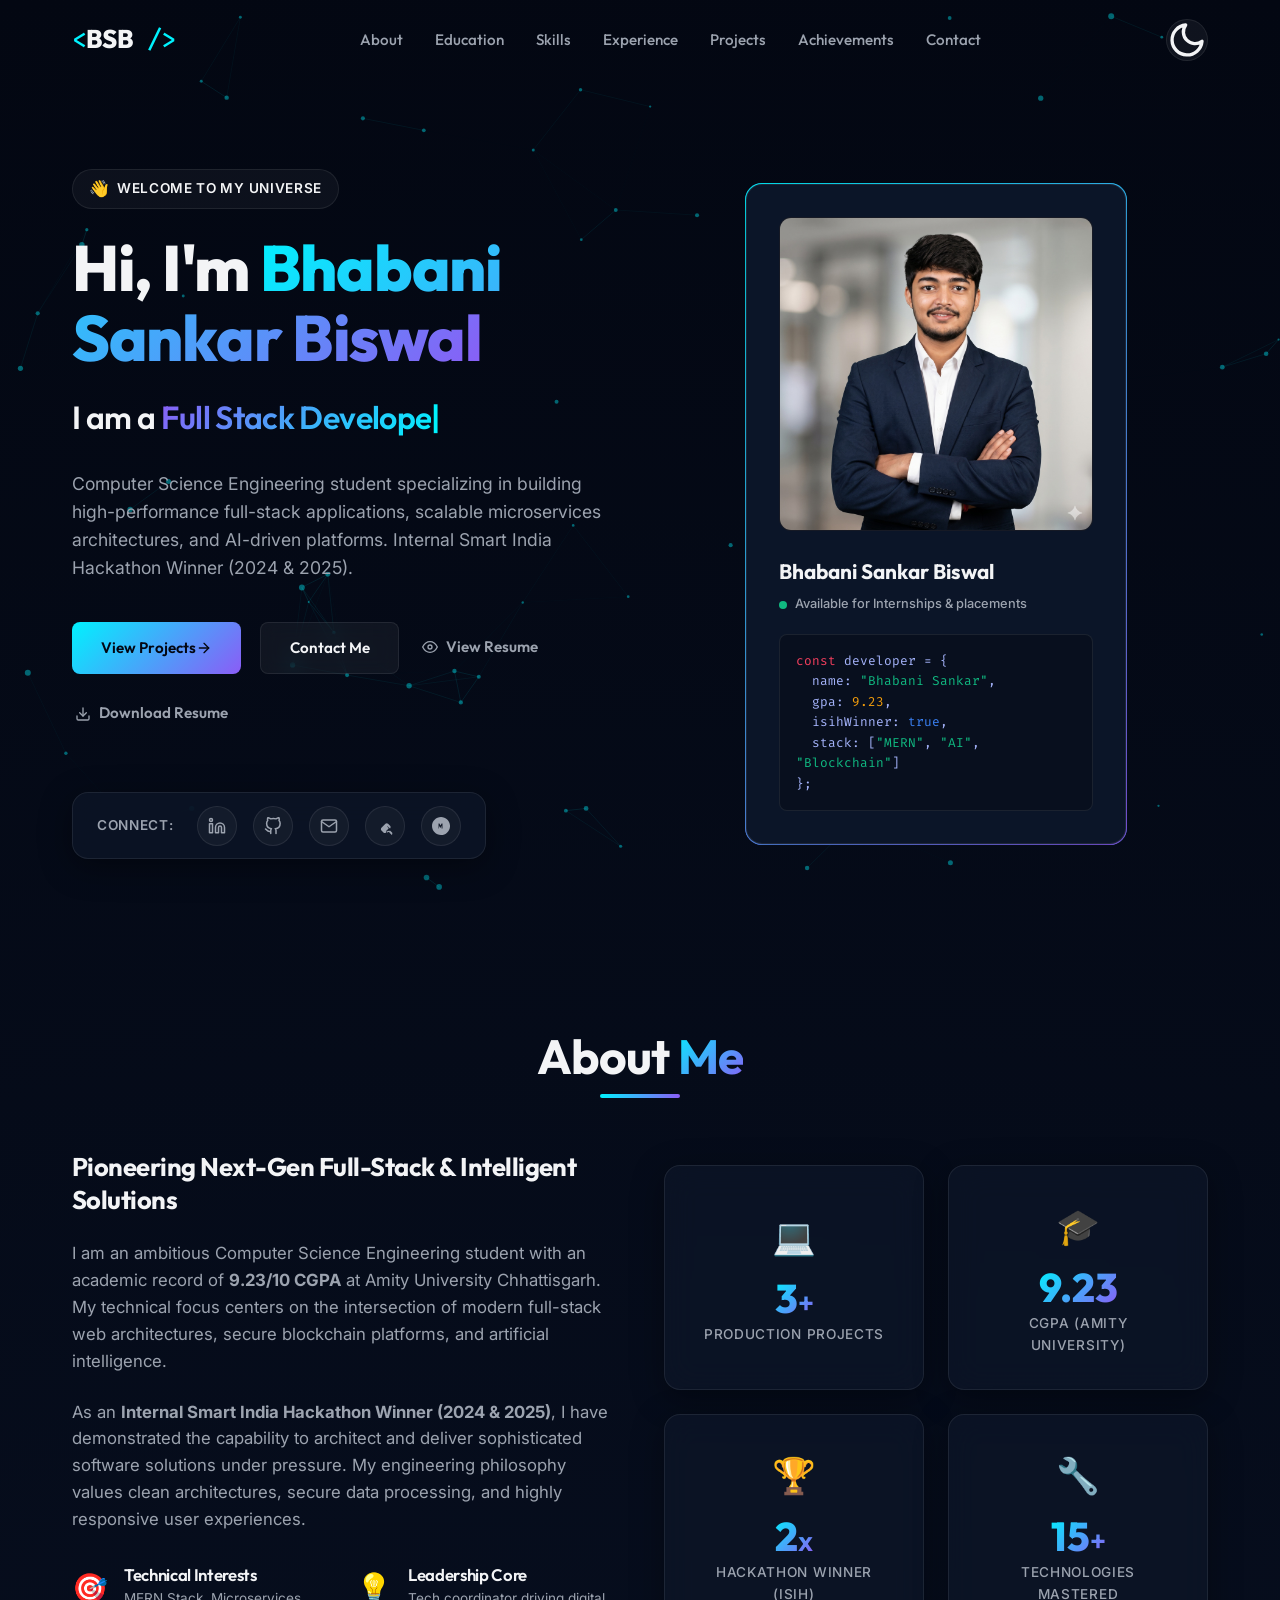
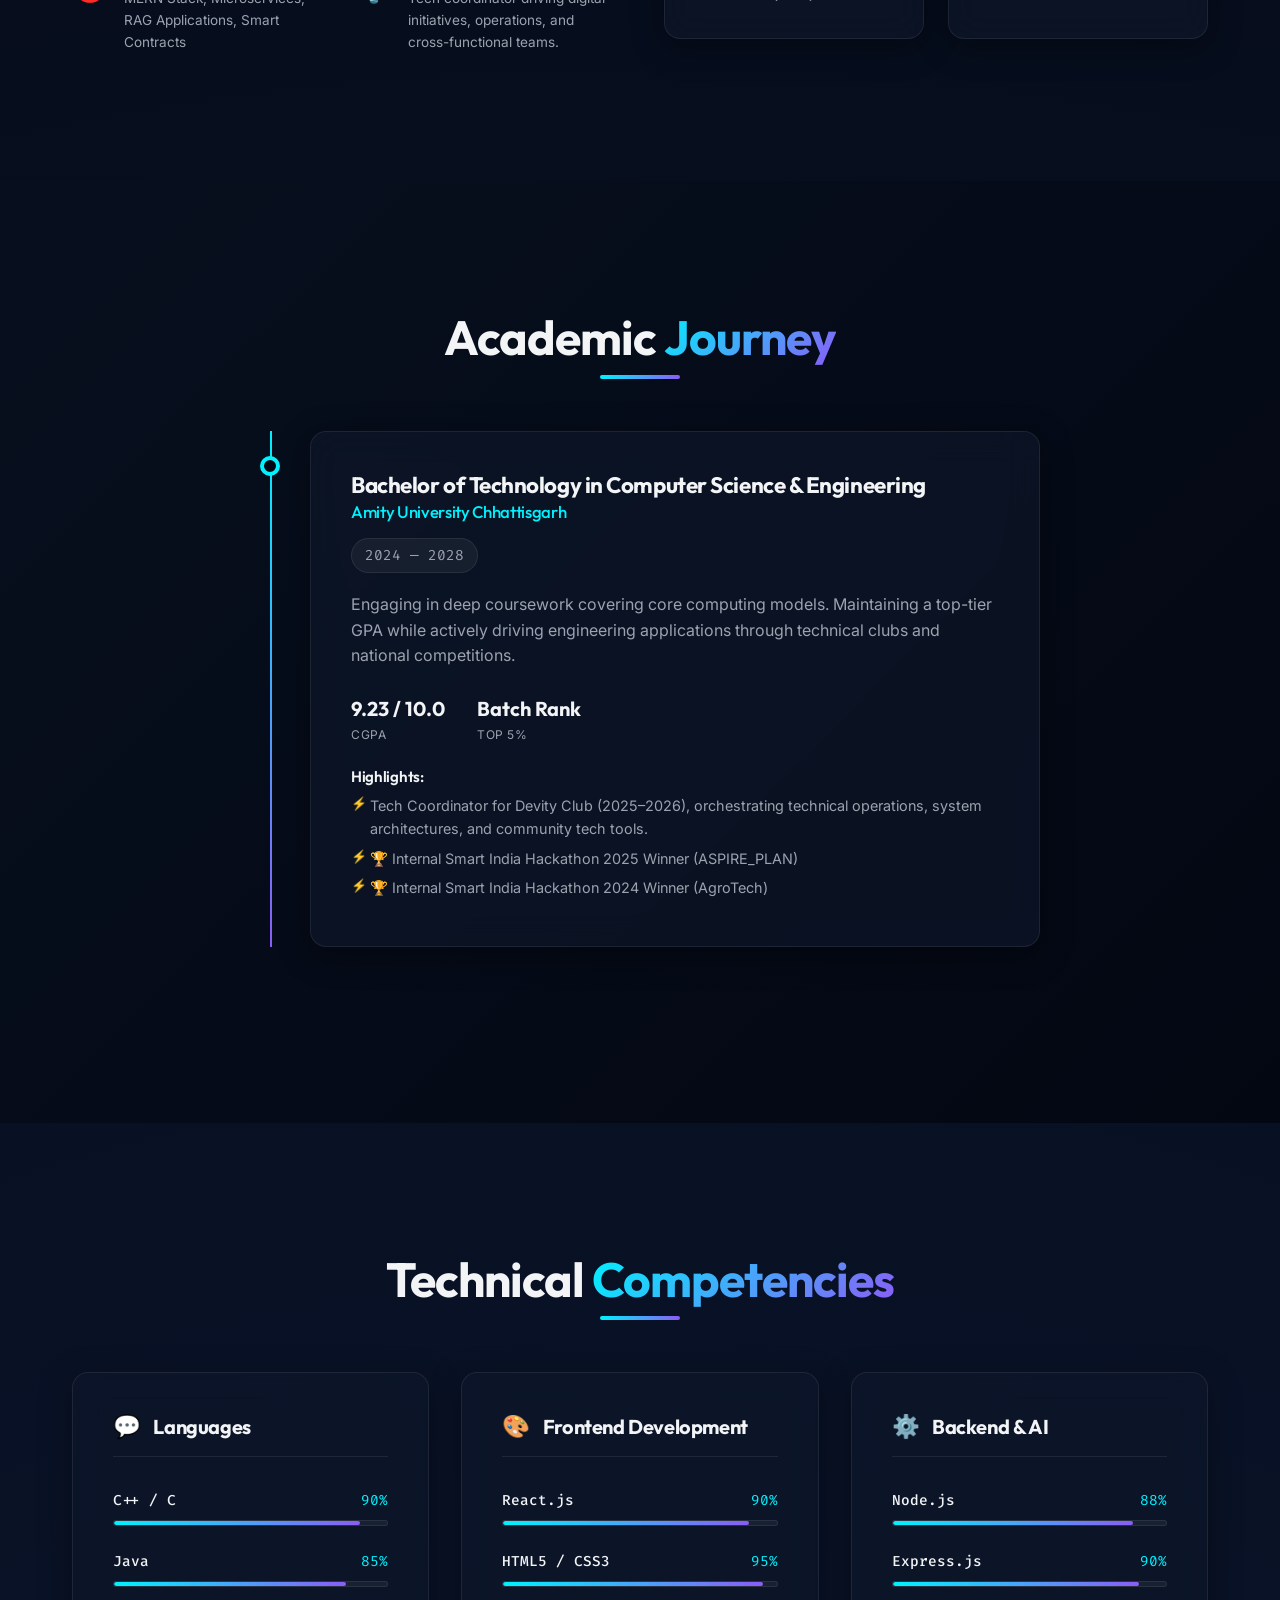
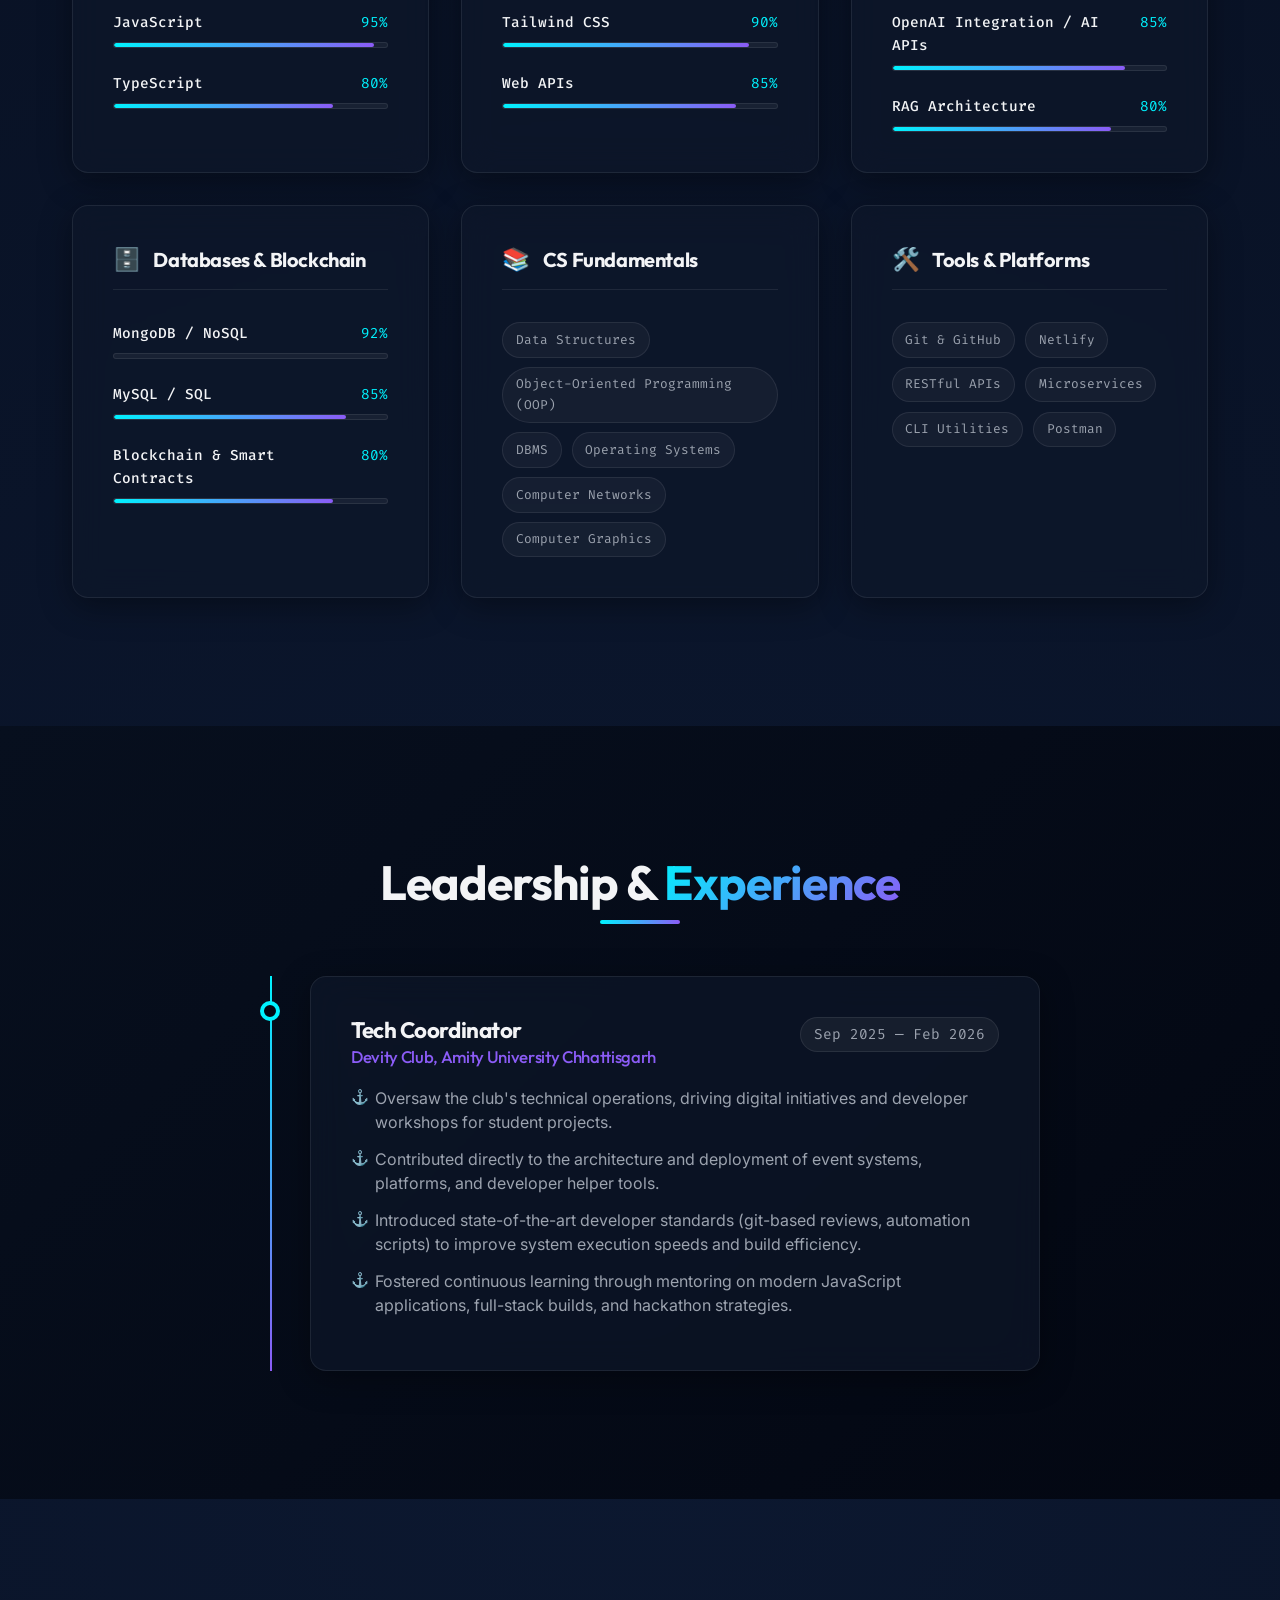
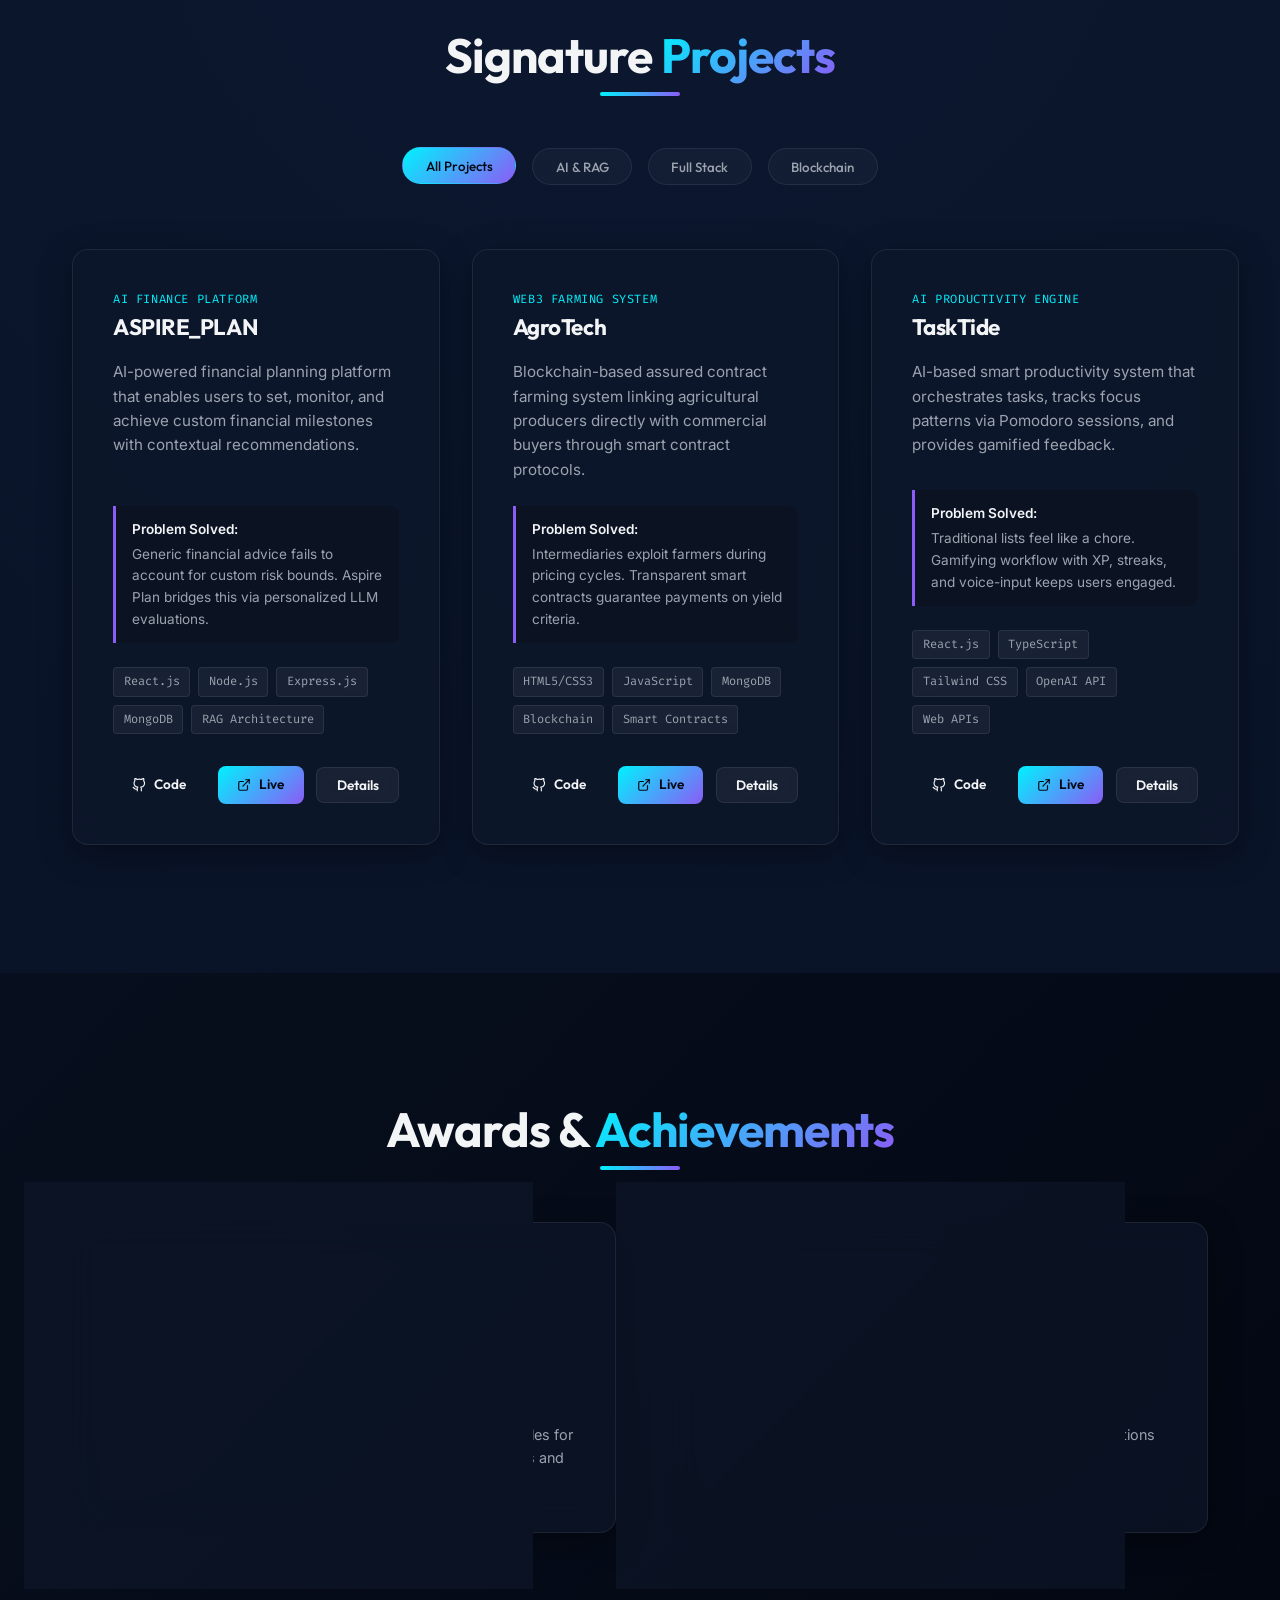
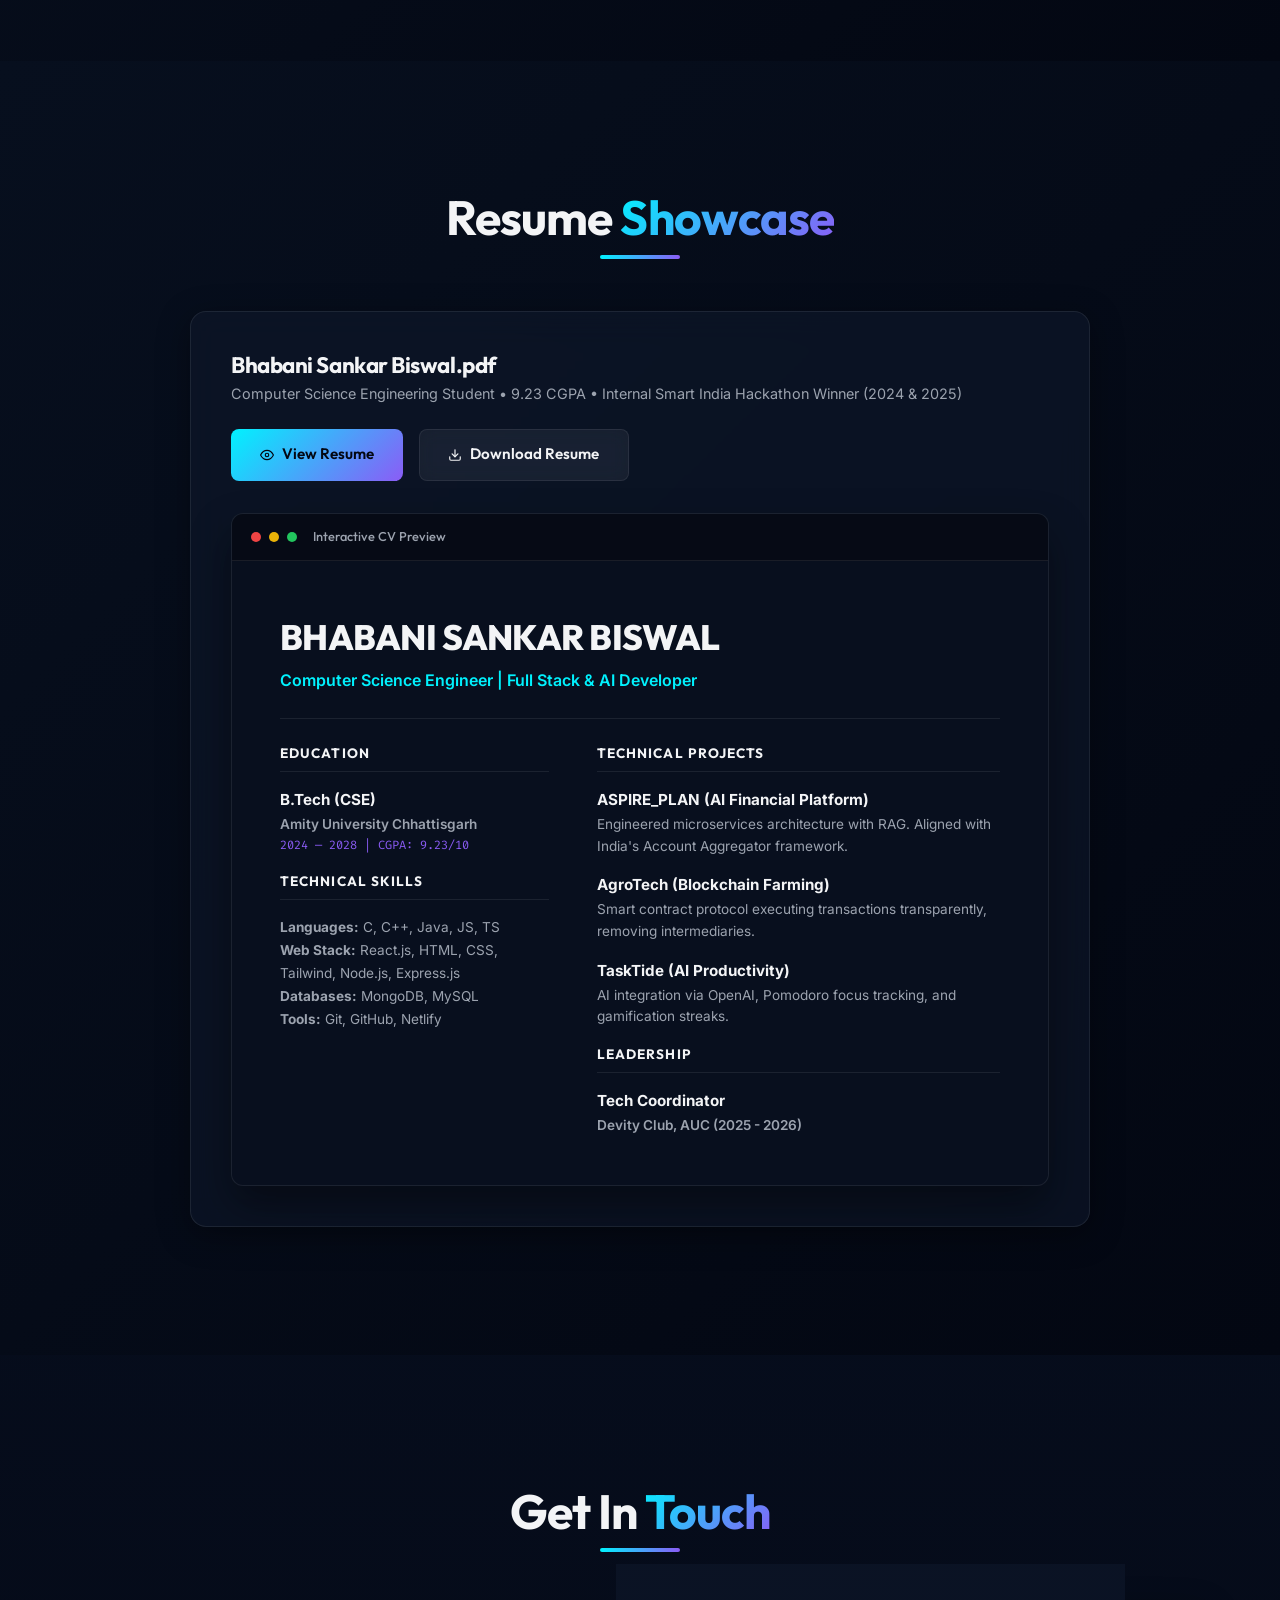
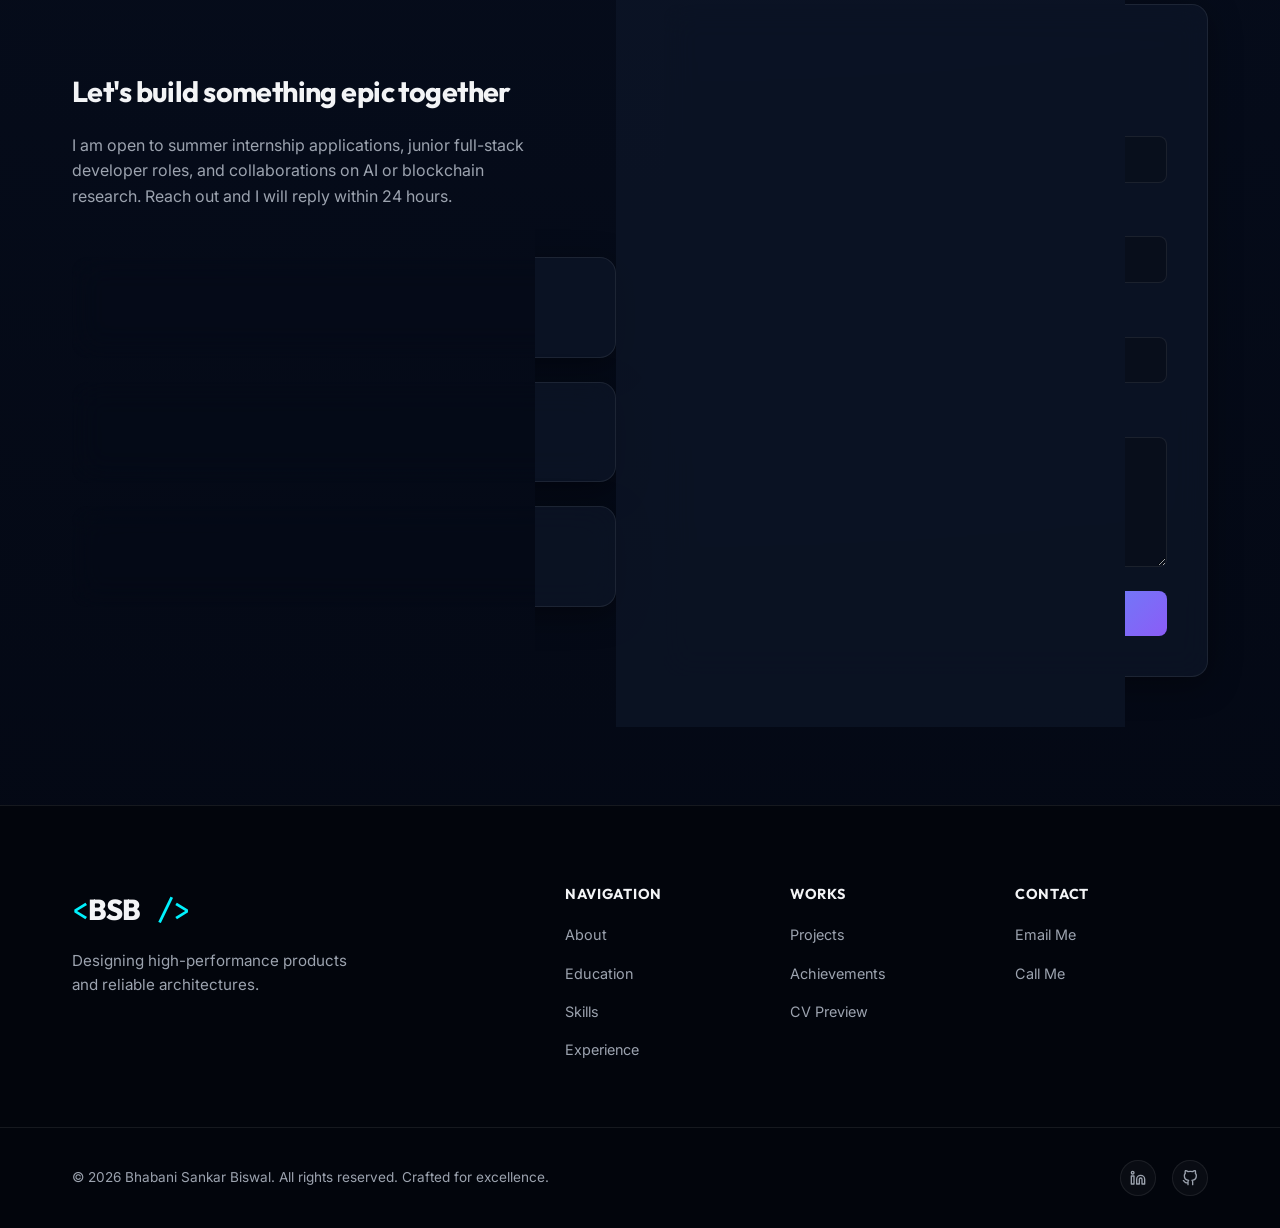
==== index.html @ 3c028cf1 "Task 1 Portfolio Website Submission" ====
<!DOCTYPE html>
<html lang="en">
<head>
  <meta charset="UTF-8">
  <meta name="viewport" content="width=device-width, initial-scale=1.0">
  
  <!-- SEO Meta Tags -->
  <title>Bhabani Sankar Biswal | Senior Software Engineer Portfolio</title>
  <meta name="description" content="Personal Portfolio of Bhabani Sankar Biswal - Computer Science Engineering Student at Amity University Chhattisgarh. Internal Smart India Hackathon Winner (2024 & 2025). Specialized in Full-Stack Web Development, AI applications, and Blockchain.">
  <meta name="keywords" content="Bhabani Sankar Biswal, Software Engineer, Portfolio, Full-Stack Developer, AI Developer, Blockchain, Amity University, Smart India Hackathon, React, Node.js, MongoDB">
  <meta name="author" content="Bhabani Sankar Biswal">
  
  <!-- Open Graph / Facebook -->
  <meta property="og:type" content="website">
  <meta property="og:url" content="https://github.com/BhabaniSankarBiswal">
  <meta property="og:title" content="Bhabani Sankar Biswal | Software Engineer Portfolio">
  <meta property="og:description" content="Explore the projects, skills, and achievements of Bhabani Sankar Biswal, an Internal Smart India Hackathon Winner (2024 & 2025) and Full-Stack Developer.">
  <meta property="og:image" content="assets/images/profile.jpg">

  <!-- Twitter -->
  <meta property="twitter:card" content="summary_large_image">
  <meta property="twitter:url" content="https://github.com/BhabaniSankarBiswal">
  <meta property="twitter:title" content="Bhabani Sankar Biswal | Software Engineer Portfolio">
  <meta property="twitter:description" content="Explore the projects, skills, and achievements of Bhabani Sankar Biswal, an Internal Smart India Hackathon Winner (2024 & 2025) and Full-Stack Developer.">
  <meta property="twitter:image" content="assets/images/profile.jpg">

  <!-- Google Fonts -->
  <link rel="preconnect" href="https://fonts.googleapis.com">
  <link rel="preconnect" href="https://fonts.gstatic.com" crossorigin>
  <link href="https://fonts.googleapis.com/css2?family=Inter:wght@300;400;500;600;700;800&family=Outfit:wght@400;500;600;700;800&family=Fira+Code:wght@400;500&display=swap" rel="stylesheet">

  <!-- Stylesheet -->
  <link rel="stylesheet" href="css/style.css?v=1.0.1">

  <!-- Structured Data / JSON-LD -->
  <script type="application/ld+json">
  {
    "@context": "https://schema.org",
    "@type": "Person",
    "name": "Bhabani Sankar Biswal",
    "jobTitle": "Software Engineer & AI Developer",
    "url": "https://github.com/BhabaniSankarBiswal",
    "sameAs": [
      "https://linkedin.com/in/bhabani-sankar-biswal",
      "https://github.com/BhabaniSankarBiswal"
    ],
    "alumniOf": {
      "@type": "CollegeOrUniversity",
      "name": "Amity University Chhattisgarh"
    },
    "knowsAbout": [
      "Software Engineering",
      "Full Stack Development",
      "React.js",
      "Node.js",
      "Express.js",
      "MongoDB",
      "Artificial Intelligence",
      "Blockchain",
      "Smart Contracts"
    ]
  }
  </script>
</head>
<body class="dark-theme">

  <!-- Scroll Progress Indicator -->
  <div id="scroll-progress" aria-hidden="true"></div>

  <!-- Page Loader Animation -->
  <div id="page-loader" class="active">
    <div class="loader-content">
      <div class="loader-spinner"></div>
      <div class="loader-text">Loading portfolio...</div>
    </div>
  </div>

  <!-- Sticky Header & Navigation -->
  <header id="main-header">
    <div class="container navbar-container">
      <a href="#hero" class="logo" aria-label="Bhabani Sankar Biswal Home">
        <span class="logo-accent">&lt;</span>BSB<span class="logo-accent"> /&gt;</span>
      </a>

      <!-- Desktop Navigation Links -->
      <nav id="desktop-nav" aria-label="Main Navigation">
        <ul>
          <li><a href="#about" class="nav-link">About</a></li>
          <li><a href="#education" class="nav-link">Education</a></li>
          <li><a href="#skills" class="nav-link">Skills</a></li>
          <li><a href="#experience" class="nav-link">Experience</a></li>
          <li><a href="#projects" class="nav-link">Projects</a></li>
          <li><a href="#achievements" class="nav-link">Achievements</a></li>
          <li><a href="#contact" class="nav-link">Contact</a></li>
        </ul>
      </nav>

      <!-- Action Buttons (Theme and Mobile Menu) -->
      <div class="nav-actions">
        <!-- Theme Toggle Switcher -->
        <button id="theme-toggle" class="btn-icon-toggle" aria-label="Toggle light or dark theme" title="Toggle Theme">
          <!-- Moon Icon (for dark theme active, shows when we want to toggle to light) -->
          <svg class="icon-moon" xmlns="http://www.w3.org/2000/svg" viewBox="0 0 24 24" fill="none" stroke="currentColor" stroke-width="2" stroke-linecap="round" stroke-linejoin="round">
            <path d="M21 12.79A9 9 0 1 1 11.21 3 7 7 0 0 0 21 12.79z"></path>
          </svg>
          <!-- Sun Icon (for light theme active, shows when we want to toggle to dark) -->
          <svg class="icon-sun" xmlns="http://www.w3.org/2000/svg" viewBox="0 0 24 24" fill="none" stroke="currentColor" stroke-width="2" stroke-linecap="round" stroke-linejoin="round">
            <circle cx="12" cy="12" r="5"></circle>
            <line x1="12" y1="1" x2="12" y2="3"></line>
            <line x1="12" y1="21" x2="12" y2="23"></line>
            <line x1="4.22" y1="4.22" x2="5.64" y2="5.64"></line>
            <line x1="18.36" y1="18.36" x2="19.78" y2="19.78"></line>
            <line x1="1" y1="12" x2="3" y2="12"></line>
            <line x1="21" y1="12" x2="23" y2="12"></line>
            <line x1="4.22" y1="19.78" x2="5.64" y2="18.36"></line>
            <line x1="18.36" y1="5.64" x2="19.78" y2="4.22"></line>
          </svg>
        </button>

        <!-- Mobile Menu Toggle Button -->
        <button id="mobile-menu-toggle" class="btn-icon-toggle" aria-expanded="false" aria-controls="mobile-nav" aria-label="Open navigation menu">
          <svg class="icon-burger" xmlns="http://www.w3.org/2000/svg" viewBox="0 0 24 24" fill="none" stroke="currentColor" stroke-width="2" stroke-linecap="round" stroke-linejoin="round">
            <line x1="3" y1="12" x2="21" y2="12" class="burger-line-middle"></line>
            <line x1="3" y1="6" x2="21" y2="6" class="burger-line-top"></line>
            <line x1="3" y1="18" x2="21" y2="18" class="burger-line-bottom"></line>
          </svg>
        </button>
      </div>
    </div>

    <!-- Mobile Navigation Overlay -->
    <div id="mobile-nav-container" aria-hidden="true">
      <nav id="mobile-nav" aria-label="Mobile Navigation">
        <ul>
          <li><a href="#about" class="mobile-nav-link">About</a></li>
          <li><a href="#education" class="mobile-nav-link">Education</a></li>
          <li><a href="#skills" class="mobile-nav-link">Skills</a></li>
          <li><a href="#experience" class="mobile-nav-link">Experience</a></li>
          <li><a href="#projects" class="mobile-nav-link">Projects</a></li>
          <li><a href="#achievements" class="mobile-nav-link">Achievements</a></li>
          <li><a href="#contact" class="mobile-nav-link">Contact</a></li>
        </ul>
      </nav>
    </div>
  </header>

  <!-- Canvas for Animated Background Particles -->
  <canvas id="particles-canvas" aria-hidden="true"></canvas>

  <!-- MAIN CONTENT -->
  <main>
    
    <!-- SECTION 1: HERO -->
    <section id="hero" class="hero-section">
      <div class="container hero-container grid-2">
        <div class="hero-content reveal-fade-left">
          <div class="badge-greeting">
            <span class="badge-icon">👋</span>
            <span class="badge-text">Welcome to my universe</span>
          </div>
          <h1 class="hero-name">Hi, I'm <span class="gradient-text">Bhabani Sankar Biswal</span></h1>
          
          <h2 class="hero-title" aria-label="Specialization Titles">
            I am a <span id="typewriter" class="gradient-text-accent"></span><span class="typewriter-cursor">|</span>
          </h2>
          
          <p class="hero-tagline">
            Computer Science Engineering student specializing in building high-performance full-stack applications, scalable microservices architectures, and AI-driven platforms. Internal Smart India Hackathon Winner (2024 & 2025).
          </p>

          <div class="hero-buttons">
            <a href="#projects" class="btn btn-primary btn-ripple">
              <span>View Projects</span>
              <svg xmlns="http://www.w3.org/2000/svg" viewBox="0 0 24 24" fill="none" stroke="currentColor" stroke-width="2" stroke-linecap="round" stroke-linejoin="round" class="icon-btn-right">
                <line x1="5" y1="12" x2="19" y2="12"></line>
                <polyline points="12 5 19 12 12 19"></polyline>
              </svg>
            </a>
            <a href="#contact" class="btn btn-secondary btn-ripple">Contact Me</a>
            <a href="https://drive.google.com/file/d/1MACc1yo6SASkETH7jqKzAOQ2nzTOy7xr/view" target="_blank" rel="noopener noreferrer" class="btn btn-tertiary btn-icon">
              <svg xmlns="http://www.w3.org/2000/svg" viewBox="0 0 24 24" fill="none" stroke="currentColor" stroke-width="2" stroke-linecap="round" stroke-linejoin="round" class="icon-btn-left">
                <path d="M1 12s4-8 11-8 11 8 11 8-4 8-11 8-11-8-11-8z"></path>
                <circle cx="12" cy="12" r="3"></circle>
              </svg>
              <span>View Resume</span>
            </a>
            <a href="https://drive.google.com/uc?export=download&id=1MACc1yo6SASkETH7jqKzAOQ2nzTOy7xr" class="btn btn-tertiary btn-icon">
              <svg xmlns="http://www.w3.org/2000/svg" viewBox="0 0 24 24" fill="none" stroke="currentColor" stroke-width="2" stroke-linecap="round" stroke-linejoin="round" class="icon-btn-left">
                <path d="M21 15v4a2 2 0 0 1-2 2H5a2 2 0 0 1-2-2v-4"></path>
                <polyline points="7 10 12 15 17 10"></polyline>
                <line x1="12" y1="15" x2="12" y2="3"></line>
              </svg>
              <span>Download Resume</span>
            </a>
          </div>

          <!-- Social Icons Card -->
          <div class="hero-social-card glass-panel">
            <span class="social-label">Connect:</span>
            <div class="social-links">
              <a href="https://linkedin.com/in/bhabani-sankar-biswal" target="_blank" rel="noopener noreferrer" class="social-link-icon" aria-label="LinkedIn Profile">
                <svg xmlns="http://www.w3.org/2000/svg" viewBox="0 0 24 24" fill="none" stroke="currentColor" stroke-width="2" stroke-linecap="round" stroke-linejoin="round">
                  <path d="M16 8a6 6 0 0 1 6 6v7h-4v-7a2 2 0 0 0-2-2 2 2 0 0 0-2 2v7h-4v-7a6 6 0 0 1 6-6z"></path>
                  <rect x="2" y="9" width="4" height="12"></rect>
                  <circle cx="4" cy="4" r="2"></circle>
                </svg>
              </a>
              <a href="https://github.com/BhabaniSankarBiswal" target="_blank" rel="noopener noreferrer" class="social-link-icon" aria-label="GitHub Profile">
                <svg xmlns="http://www.w3.org/2000/svg" viewBox="0 0 24 24" fill="none" stroke="currentColor" stroke-width="2" stroke-linecap="round" stroke-linejoin="round">
                  <path d="M9 19c-5 1.5-5-2.5-7-3m14 6v-3.87a3.37 3.37 0 0 0-.94-2.61c3.14-.35 6.44-1.54 6.44-7A5.44 5.44 0 0 0 20 4.77 5.07 5.07 0 0 0 19.91 1S18.73.65 16 2.48a13.38 13.38 0 0 0-7 0C6.27.65 5.09 1 5.09 1A5.07 5.07 0 0 0 5 4.77a5.44 5.44 0 0 0-1.5 3.78c0 5.42 3.3 6.61 6.44 7A3.37 3.37 0 0 0 9 18.13V22"></path>
                </svg>
              </a>
              <a href="mailto:bhabanisankar618@gmail.com" class="social-link-icon" aria-label="Send Email">
                <svg xmlns="http://www.w3.org/2000/svg" viewBox="0 0 24 24" fill="none" stroke="currentColor" stroke-width="2" stroke-linecap="round" stroke-linejoin="round">
                  <path d="M4 4h16c1.1 0 2 .9 2 2v12c0 1.1-.9 2-2 2H4c-1.1 0-2-.9-2-2V6c0-1.1.9-2 2-2z"></path>
                  <polyline points="22,6 12,13 2,6"></polyline>
                </svg>
              </a>
              <a href="https://leetcode.com/u/bhabanisankar618/" target="_blank" rel="noopener noreferrer" class="social-link-icon" aria-label="LeetCode Profile">
                <!-- Custom SVG for LeetCode -->
                <svg xmlns="http://www.w3.org/2000/svg" viewBox="0 0 24 24" fill="currentColor">
                  <path d="M16.102 17.93l-2.69 2.607c-.466.451-1.111.696-1.744.696a2.285 2.285 0 0 1-1.744-.696L7.266 17.93a2.448 2.448 0 0 1-.722-1.722 2.448 2.448 0 0 1 .722-1.722L12.58 9.155c.466-.451 1.11-.696 1.743-.696.633 0 1.278.245 1.744.696l2.69 2.607c.466.45.722 1.084.722 1.722 0 .638-.256 1.271-.722 1.722l-.12.116-2.537-2.462-.12-.116a.82.82 0 0 0-.58-.232c-.22 0-.442.083-.598.232l-3.376 3.27a.82.82 0 0 0-.246.58c0 .22.09.435.246.58l3.376 3.27c.156.15.378.232.598.232.22 0 .44-.083.597-.232l2.538-2.46 2.538 2.46c.466.45.722 1.084.722 1.722 0 .638-.256 1.271-.722 1.722l-2.69-2.606zM8.583 14.485l3.376-3.27c.156-.15.378-.232.598-.232.22 0 .44.083.597.232l3.376 3.27c.156.15.246.36.246.58 0 .22-.09.435-.246.58l-3.376 3.27c-.156.15-.378.232-.598.232-.22 0-.442-.083-.598-.232l-3.376-3.27c-.156-.15-.246-.36-.246-.58 0-.22.09-.435.246-.58z"/>
                </svg>
              </a>
              <a href="https://hackerrank.com/bhabanisankar618" target="_blank" rel="noopener noreferrer" class="social-link-icon" aria-label="HackerRank Profile">
                <!-- Custom SVG for HackerRank -->
                <svg xmlns="http://www.w3.org/2000/svg" viewBox="0 0 24 24" fill="currentColor">
                  <path d="M12.012 0c-6.627 0-12 5.373-12 12s5.373 12 12 12 12-5.373 12-12-5.373-12-12-12zm-3.284 15.334v-6.668h1.168l1.458 2.76 1.458-2.76h1.168v6.668h-1.168v-3.771l-1.458 2.76h-.595l-1.458-2.76v3.771h-1.041z"/>
                </svg>
              </a>
            </div>
          </div>
        </div>

        <div class="hero-image-container reveal-fade-right">
          <!-- Premium Hero Card with Rotating Glow Border -->
          <div class="hero-card-glow-wrapper">
            <div class="hero-profile-card glass-panel">
              <div class="profile-img-border">
                <img src="assets/images/profile.jpg" alt="Bhabani Sankar Biswal Profile Avatar" class="profile-img" width="300" height="300">
              </div>
              <div class="profile-card-details">
                <div class="profile-name-sub">Bhabani Sankar Biswal</div>
                <div class="profile-status">
                  <span class="status-indicator-dot pulse"></span>
                  <span class="status-text">Available for Internships & placements</span>
                </div>
                <!-- Custom Mini Code block of Profile -->
                <div class="profile-code-block font-code">
                  <span class="code-keyword">const</span> developer = {<br>
                  &nbsp;&nbsp;name: <span class="code-string">"Bhabani Sankar"</span>,<br>
                  &nbsp;&nbsp;gpa: <span class="code-number">9.23</span>,<br>
                  &nbsp;&nbsp;isihWinner: <span class="code-boolean">true</span>,<br>
                  &nbsp;&nbsp;stack: [<span class="code-string">"MERN"</span>, <span class="code-string">"AI"</span>, <span class="code-string">"Blockchain"</span>]<br>
                  };
                </div>
              </div>
            </div>
          </div>
        </div>
      </div>
    </section>

    <!-- SECTION 2: ABOUT ME -->
    <section id="about" class="about-section section-padding">
      <div class="container">
        <h2 class="section-title reveal-fade-up">About <span class="gradient-text">Me</span></h2>
        
        <div class="about-grid grid-2">
          <!-- Text Biography -->
          <div class="about-text-container reveal-fade-left">
            <h3 class="about-subtitle">Pioneering Next-Gen Full-Stack &amp; Intelligent Solutions</h3>
            <p class="about-bio">
              I am an ambitious Computer Science Engineering student with an academic record of <strong>9.23/10 CGPA</strong> at Amity University Chhattisgarh. My technical focus centers on the intersection of modern full-stack web architectures, secure blockchain platforms, and artificial intelligence.
            </p>
            <p class="about-bio">
              As an <strong>Internal Smart India Hackathon Winner (2024 &amp; 2025)</strong>, I have demonstrated the capability to architect and deliver sophisticated software solutions under pressure. My engineering philosophy values clean architectures, secure data processing, and highly responsive user experiences.
            </p>
            
            <div class="highlights-grid">
              <div class="highlight-item">
                <span class="highlight-icon">🎯</span>
                <div>
                  <h4 class="highlight-title">Technical Interests</h4>
                  <p class="highlight-desc">MERN Stack, Microservices, RAG Applications, Smart Contracts</p>
                </div>
              </div>
              <div class="highlight-item">
                <span class="highlight-icon">💡</span>
                <div>
                  <h4 class="highlight-title">Leadership Core</h4>
                  <p class="highlight-desc">Tech coordinator driving digital initiatives, operations, and cross-functional teams.</p>
                </div>
              </div>
            </div>
          </div>

          <!-- Animated Statistics Cards -->
          <div class="about-stats-container reveal-fade-right">
            <div class="stats-grid">
              <div class="stat-card glass-panel text-center">
                <div class="stat-icon">💻</div>
                <div class="stat-number-wrapper">
                  <span class="stat-number" data-target="3">0</span><span class="stat-plus">+</span>
                </div>
                <div class="stat-label">Production Projects</div>
              </div>

              <div class="stat-card glass-panel text-center">
                <div class="stat-icon">🎓</div>
                <div class="stat-number-wrapper">
                  <span class="stat-number" data-target="9.23" data-decimals="2">0.00</span>
                </div>
                <div class="stat-label">CGPA (Amity University)</div>
              </div>

              <div class="stat-card glass-panel text-center">
                <div class="stat-icon">🏆</div>
                <div class="stat-number-wrapper">
                  <span class="stat-number" data-target="2">0</span><span class="stat-plus">x</span>
                </div>
                <div class="stat-label">Hackathon Winner (ISIH)</div>
              </div>

              <div class="stat-card glass-panel text-center">
                <div class="stat-icon">🔧</div>
                <div class="stat-number-wrapper">
                  <span class="stat-number" data-target="15">0</span><span class="stat-plus">+</span>
                </div>
                <div class="stat-label">Technologies Mastered</div>
              </div>
            </div>
          </div>
        </div>
      </div>
    </section>

    <!-- SECTION 3: EDUCATION -->
    <section id="education" class="education-section section-padding bg-alt">
      <div class="container">
        <h2 class="section-title reveal-fade-up">Academic <span class="gradient-text">Journey</span></h2>
        
        <div class="education-timeline-container">
          <div class="timeline-line"></div>
          
          <div class="timeline-item reveal-fade-up">
            <div class="timeline-dot"></div>
            <div class="timeline-content glass-panel">
              <div class="timeline-header">
                <div>
                  <h3 class="timeline-degree">Bachelor of Technology in Computer Science &amp; Engineering</h3>
                  <h4 class="timeline-inst">Amity University Chhattisgarh</h4>
                </div>
                <span class="timeline-date">2024 — 2028</span>
              </div>
              <p class="timeline-desc">
                Engaging in deep coursework covering core computing models. Maintaining a top-tier GPA while actively driving engineering applications through technical clubs and national competitions.
              </p>
              <div class="education-metrics">
                <div class="edu-metric-item">
                  <span class="metric-val">9.23 / 10.0</span>
                  <span class="metric-lbl">CGPA</span>
                </div>
                <div class="edu-metric-item">
                  <span class="metric-val">Batch Rank</span>
                  <span class="metric-lbl">Top 5%</span>
                </div>
              </div>
              <div class="timeline-highlights">
                <h5>Highlights:</h5>
                <ul>
                  <li>Tech Coordinator for Devity Club (2025–2026), orchestrating technical operations, system architectures, and community tech tools.</li>
                  <li>🏆 Internal Smart India Hackathon 2025 Winner (ASPIRE_PLAN)</li>
                  <li>🏆 Internal Smart India Hackathon 2024 Winner (AgroTech)</li>
                </ul>
              </div>
            </div>
          </div>
        </div>
      </div>
    </section>

    <!-- SECTION 4: SKILLS -->
    <section id="skills" class="skills-section section-padding">
      <div class="container">
        <h2 class="section-title reveal-fade-up">Technical <span class="gradient-text">Competencies</span></h2>
        
        <div class="skills-grid grid-3">
          
          <!-- Category 1: Programming Languages -->
          <div class="skills-card glass-panel reveal-fade-up">
            <h3 class="skills-category-title">
              <span class="category-icon">💬</span>
              <span>Languages</span>
            </h3>
            <div class="skills-list">
              <div class="skill-item">
                <div class="skill-info">
                  <span class="skill-name font-code">C++ / C</span>
                  <span class="skill-percentage">90%</span>
                </div>
                <div class="progress-bar-wrapper">
                  <div class="progress-bar-fill" style="width: 0%" data-width="90%"></div>
                </div>
              </div>
              <div class="skill-item">
                <div class="skill-info">
                  <span class="skill-name font-code">Java</span>
                  <span class="skill-percentage">85%</span>
                </div>
                <div class="progress-bar-wrapper">
                  <div class="progress-bar-fill" style="width: 0%" data-width="85%"></div>
                </div>
              </div>
              <div class="skill-item">
                <div class="skill-info">
                  <span class="skill-name font-code">JavaScript</span>
                  <span class="skill-percentage">95%</span>
                </div>
                <div class="progress-bar-wrapper">
                  <div class="progress-bar-fill" style="width: 0%" data-width="95%"></div>
                </div>
              </div>
              <div class="skill-item">
                <div class="skill-info">
                  <span class="skill-name font-code">TypeScript</span>
                  <span class="skill-percentage">80%</span>
                </div>
                <div class="progress-bar-wrapper">
                  <div class="progress-bar-fill" style="width: 0%" data-width="80%"></div>
                </div>
              </div>
            </div>
          </div>

          <!-- Category 2: Frontend & Styling -->
          <div class="skills-card glass-panel reveal-fade-up" data-delay="100">
            <h3 class="skills-category-title">
              <span class="category-icon">🎨</span>
              <span>Frontend Development</span>
            </h3>
            <div class="skills-list">
              <div class="skill-item">
                <div class="skill-info">
                  <span class="skill-name font-code">React.js</span>
                  <span class="skill-percentage">90%</span>
                </div>
                <div class="progress-bar-wrapper">
                  <div class="progress-bar-fill" style="width: 0%" data-width="90%"></div>
                </div>
              </div>
              <div class="skill-item">
                <div class="skill-info">
                  <span class="skill-name font-code">HTML5 / CSS3</span>
                  <span class="skill-percentage">95%</span>
                </div>
                <div class="progress-bar-wrapper">
                  <div class="progress-bar-fill" style="width: 0%" data-width="95%"></div>
                </div>
              </div>
              <div class="skill-item">
                <div class="skill-info">
                  <span class="skill-name font-code">Tailwind CSS</span>
                  <span class="skill-percentage">90%</span>
                </div>
                <div class="progress-bar-wrapper">
                  <div class="progress-bar-fill" style="width: 0%" data-width="90%"></div>
                </div>
              </div>
              <div class="skill-item">
                <div class="skill-info">
                  <span class="skill-name font-code">Web APIs</span>
                  <span class="skill-percentage">85%</span>
                </div>
                <div class="progress-bar-wrapper">
                  <div class="progress-bar-fill" style="width: 0%" data-width="85%"></div>
                </div>
              </div>
            </div>
          </div>

          <!-- Category 3: Backend & Integration -->
          <div class="skills-card glass-panel reveal-fade-up" data-delay="200">
            <h3 class="skills-category-title">
              <span class="category-icon">⚙️</span>
              <span>Backend &amp; AI</span>
            </h3>
            <div class="skills-list">
              <div class="skill-item">
                <div class="skill-info">
                  <span class="skill-name font-code">Node.js</span>
                  <span class="skill-percentage">88%</span>
                </div>
                <div class="progress-bar-wrapper">
                  <div class="progress-bar-fill" style="width: 0%" data-width="88%"></div>
                </div>
              </div>
              <div class="skill-item">
                <div class="skill-info">
                  <span class="skill-name font-code">Express.js</span>
                  <span class="skill-percentage">90%</span>
                </div>
                <div class="progress-bar-wrapper">
                  <div class="progress-bar-fill" style="width: 0%" data-width="90%"></div>
                </div>
              </div>
              <div class="skill-item">
                <div class="skill-info">
                  <span class="skill-name font-code">OpenAI Integration / AI APIs</span>
                  <span class="skill-percentage">85%</span>
                </div>
                <div class="progress-bar-wrapper">
                  <div class="progress-bar-fill" style="width: 0%" data-width="85%"></div>
                </div>
              </div>
              <div class="skill-item">
                <div class="skill-info">
                  <span class="skill-name font-code">RAG Architecture</span>
                  <span class="skill-percentage">80%</span>
                </div>
                <div class="progress-bar-wrapper">
                  <div class="progress-bar-fill" style="width: 0%" data-width="80%"></div>
                </div>
              </div>
            </div>
          </div>

          <!-- Category 4: Databases & Storage -->
          <div class="skills-card glass-panel reveal-fade-up">
            <h3 class="skills-category-title">
              <span class="category-icon">🗄️</span>
              <span>Databases &amp; Blockchain</span>
            </h3>
            <div class="skills-list">
              <div class="skill-item">
                <div class="skill-info">
                  <span class="skill-name font-code">MongoDB / NoSQL</span>
                  <span class="skill-percentage">92%</span>
                </div>
                <div class="progress-bar-wrapper">
                  <div class="progress-bar-fill" style="width: 0%" data-width="92%"></div>
                </div>
              </div>
              <div class="skill-item">
                <div class="skill-info">
                  <span class="skill-name font-code">MySQL / SQL</span>
                  <span class="skill-percentage">85%</span>
                </div>
                <div class="progress-bar-wrapper">
                  <div class="progress-bar-fill" style="width: 0%" data-width="85%"></div>
                </div>
              </div>
              <div class="skill-item">
                <div class="skill-info">
                  <span class="skill-name font-code">Blockchain &amp; Smart Contracts</span>
                  <span class="skill-percentage">80%</span>
                </div>
                <div class="progress-bar-wrapper">
                  <div class="progress-bar-fill" style="width: 0%" data-width="80%"></div>
                </div>
              </div>
            </div>
          </div>

          <!-- Category 5: Computer Science Core -->
          <div class="skills-card glass-panel reveal-fade-up" data-delay="100">
            <h3 class="skills-category-title">
              <span class="category-icon">📚</span>
              <span>CS Fundamentals</span>
            </h3>
            <div class="skills-list">
              <div class="skill-item font-code flex-wrap">
                <span class="skill-badge">Data Structures</span>
                <span class="skill-badge">Object-Oriented Programming (OOP)</span>
                <span class="skill-badge">DBMS</span>
                <span class="skill-badge">Operating Systems</span>
                <span class="skill-badge">Computer Networks</span>
                <span class="skill-badge">Computer Graphics</span>
              </div>
            </div>
          </div>

          <!-- Category 6: Tools & Platforms -->
          <div class="skills-card glass-panel reveal-fade-up" data-delay="200">
            <h3 class="skills-category-title">
              <span class="category-icon">🛠️</span>
              <span>Tools &amp; Platforms</span>
            </h3>
            <div class="skills-list">
              <div class="skill-item font-code flex-wrap">
                <span class="skill-badge">Git &amp; GitHub</span>
                <span class="skill-badge">Netlify</span>
                <span class="skill-badge">RESTful APIs</span>
                <span class="skill-badge">Microservices</span>
                <span class="skill-badge">CLI Utilities</span>
                <span class="skill-badge">Postman</span>
              </div>
            </div>
          </div>

        </div>
      </div>
    </section>

    <!-- SECTION 5: EXPERIENCE -->
    <section id="experience" class="experience-section section-padding bg-alt">
      <div class="container">
        <h2 class="section-title reveal-fade-up">Leadership &amp; <span class="gradient-text">Experience</span></h2>
        
        <div class="experience-timeline">
          <div class="timeline-line"></div>
          
          <div class="timeline-item reveal-fade-up">
            <div class="timeline-dot"></div>
            <div class="timeline-content glass-panel">
              <div class="timeline-header">
                <div>
                  <h3 class="timeline-role">Tech Coordinator</h3>
                  <h4 class="timeline-org">Devity Club, Amity University Chhattisgarh</h4>
                </div>
                <span class="timeline-duration">Sep 2025 — Feb 2026</span>
              </div>
              <ul class="experience-bullets">
                <li>Oversaw the club's technical operations, driving digital initiatives and developer workshops for student projects.</li>
                <li>Contributed directly to the architecture and deployment of event systems, platforms, and developer helper tools.</li>
                <li>Introduced state-of-the-art developer standards (git-based reviews, automation scripts) to improve system execution speeds and build efficiency.</li>
                <li>Fostered continuous learning through mentoring on modern JavaScript applications, full-stack builds, and hackathon strategies.</li>
              </ul>
            </div>
          </div>
        </div>
      </div>
    </section>

    <!-- SECTION 6: PROJECTS -->
    <section id="projects" class="projects-section section-padding">
      <div class="container">
        <h2 class="section-title reveal-fade-up">Signature <span class="gradient-text">Projects</span></h2>
        
        <!-- Filter Controls -->
        <div class="filter-controls reveal-fade-up">
          <button class="filter-btn active" data-filter="all">All Projects</button>
          <button class="filter-btn" data-filter="ai-ml">AI &amp; RAG</button>
          <button class="filter-btn" data-filter="fullstack">Full Stack</button>
          <button class="filter-btn" data-filter="blockchain">Blockchain</button>
        </div>

        <!-- Projects Grid -->
        <div class="projects-grid grid-3">
          
          <!-- Project 1: ASPIRE_PLAN -->
          <div class="project-card glass-panel reveal-fade-up" data-categories="ai-ml fullstack">
            <div class="project-card-header">
              <div class="project-card-type">AI Finance Platform</div>
              <h3 class="project-card-title">ASPIRE_PLAN</h3>
            </div>
            
            <p class="project-card-desc">
              AI-powered financial planning platform that enables users to set, monitor, and achieve custom financial milestones with contextual recommendations.
            </p>

            <div class="project-problem-solution">
              <div class="detail-label">Problem Solved:</div>
              <p class="detail-val">Generic financial advice fails to account for custom risk bounds. Aspire Plan bridges this via personalized LLM evaluations.</p>
            </div>

            <div class="project-tech-list">
              <span class="tech-badge">React.js</span>
              <span class="tech-badge">Node.js</span>
              <span class="tech-badge">Express.js</span>
              <span class="tech-badge">MongoDB</span>
              <span class="tech-badge">RAG Architecture</span>
            </div>

            <!-- Action buttons -->
            <div class="project-card-actions">
              <a href="https://github.com/BhabaniSankarBiswal/ASPIRE_PLAN" target="_blank" rel="noopener noreferrer" class="btn btn-sm btn-icon" aria-label="GitHub Repository for ASPIRE_PLAN">
                <svg xmlns="http://www.w3.org/2000/svg" viewBox="0 0 24 24" fill="none" stroke="currentColor" stroke-width="2" stroke-linecap="round" stroke-linejoin="round" class="btn-svg-icon">
                  <path d="M9 19c-5 1.5-5-2.5-7-3m14 6v-3.87a3.37 3.37 0 0 0-.94-2.61c3.14-.35 6.44-1.54 6.44-7A5.44 5.44 0 0 0 20 4.77 5.07 5.07 0 0 0 19.91 1S18.73.65 16 2.48a13.38 13.38 0 0 0-7 0C6.27.65 5.09 1 5.09 1A5.07 5.07 0 0 0 5 4.77a5.44 5.44 0 0 0-1.5 3.78c0 5.42 3.3 6.61 6.44 7A3.37 3.37 0 0 0 9 18.13V22"></path>
                </svg>
                <span>Code</span>
              </a>
              <a href="https://aspireplann.netlify.app" target="_blank" rel="noopener noreferrer" class="btn btn-sm btn-primary btn-icon" aria-label="Live Demo for ASPIRE_PLAN">
                <svg xmlns="http://www.w3.org/2000/svg" viewBox="0 0 24 24" fill="none" stroke="currentColor" stroke-width="2" stroke-linecap="round" stroke-linejoin="round" class="btn-svg-icon">
                  <path d="M18 13v6a2 2 0 0 1-2 2H5a2 2 0 0 1-2-2V8a2 2 0 0 1 2-2h6"></path>
                  <polyline points="15 3 21 3 21 9"></polyline>
                  <line x1="10" y1="14" x2="21" y2="3"></line>
                </svg>
                <span>Live</span>
              </a>
              <button class="btn btn-sm btn-secondary modal-trigger" data-project="aspire">Details</button>
            </div>
          </div>

          <!-- Project 2: AgroTech -->
          <div class="project-card glass-panel reveal-fade-up" data-categories="blockchain fullstack" data-delay="100">
            <div class="project-card-header">
              <div class="project-card-type">Web3 Farming System</div>
              <h3 class="project-card-title">AgroTech</h3>
            </div>
            
            <p class="project-card-desc">
              Blockchain-based assured contract farming system linking agricultural producers directly with commercial buyers through smart contract protocols.
            </p>

            <div class="project-problem-solution">
              <div class="detail-label">Problem Solved:</div>
              <p class="detail-val">Intermediaries exploit farmers during pricing cycles. Transparent smart contracts guarantee payments on yield criteria.</p>
            </div>

            <div class="project-tech-list">
              <span class="tech-badge">HTML5/CSS3</span>
              <span class="tech-badge">JavaScript</span>
              <span class="tech-badge">MongoDB</span>
              <span class="tech-badge">Blockchain</span>
              <span class="tech-badge">Smart Contracts</span>
            </div>

            <div class="project-card-actions">
              <a href="https://github.com/BhabaniSankarBiswal/AgroTech" target="_blank" rel="noopener noreferrer" class="btn btn-sm btn-icon" aria-label="GitHub Repository for AgroTech">
                <svg xmlns="http://www.w3.org/2000/svg" viewBox="0 0 24 24" fill="none" stroke="currentColor" stroke-width="2" stroke-linecap="round" stroke-linejoin="round" class="btn-svg-icon">
                  <path d="M9 19c-5 1.5-5-2.5-7-3m14 6v-3.87a3.37 3.37 0 0 0-.94-2.61c3.14-.35 6.44-1.54 6.44-7A5.44 5.44 0 0 0 20 4.77 5.07 5.07 0 0 0 19.91 1S18.73.65 16 2.48a13.38 13.38 0 0 0-7 0C6.27.65 5.09 1 5.09 1A5.07 5.07 0 0 0 5 4.77a5.44 5.44 0 0 0-1.5 3.78c0 5.42 3.3 6.61 6.44 7A3.37 3.37 0 0 0 9 18.13V22"></path>
                </svg>
                <span>Code</span>
              </a>
              <a href="https://agrotech27.netlify.app" target="_blank" rel="noopener noreferrer" class="btn btn-sm btn-primary btn-icon" aria-label="Live Demo for AgroTech">
                <svg xmlns="http://www.w3.org/2000/svg" viewBox="0 0 24 24" fill="none" stroke="currentColor" stroke-width="2" stroke-linecap="round" stroke-linejoin="round" class="btn-svg-icon">
                  <path d="M18 13v6a2 2 0 0 1-2 2H5a2 2 0 0 1-2-2V8a2 2 0 0 1 2-2h6"></path>
                  <polyline points="15 3 21 3 21 9"></polyline>
                  <line x1="10" y1="14" x2="21" y2="3"></line>
                </svg>
                <span>Live</span>
              </a>
              <button class="btn btn-sm btn-secondary modal-trigger" data-project="agrotech">Details</button>
            </div>
          </div>

          <!-- Project 3: TaskTide -->
          <div class="project-card glass-panel reveal-fade-up" data-categories="ai-ml fullstack" data-delay="200">
            <div class="project-card-header">
              <div class="project-card-type">AI Productivity Engine</div>
              <h3 class="project-card-title">TaskTide</h3>
            </div>
            
            <p class="project-card-desc">
              AI-based smart productivity system that orchestrates tasks, tracks focus patterns via Pomodoro sessions, and provides gamified feedback.
            </p>

            <div class="project-problem-solution">
              <div class="detail-label">Problem Solved:</div>
              <p class="detail-val">Traditional lists feel like a chore. Gamifying workflow with XP, streaks, and voice-input keeps users engaged.</p>
            </div>

            <div class="project-tech-list">
              <span class="tech-badge">React.js</span>
              <span class="tech-badge">TypeScript</span>
              <span class="tech-badge">Tailwind CSS</span>
              <span class="tech-badge">OpenAI API</span>
              <span class="tech-badge">Web APIs</span>
            </div>

            <div class="project-card-actions">
              <a href="https://github.com/BhabaniSankarBiswal/tasktide" target="_blank" rel="noopener noreferrer" class="btn btn-sm btn-icon" aria-label="GitHub Repository for TaskTide">
                <svg xmlns="http://www.w3.org/2000/svg" viewBox="0 0 24 24" fill="none" stroke="currentColor" stroke-width="2" stroke-linecap="round" stroke-linejoin="round" class="btn-svg-icon">
                  <path d="M9 19c-5 1.5-5-2.5-7-3m14 6v-3.87a3.37 3.37 0 0 0-.94-2.61c3.14-.35 6.44-1.54 6.44-7A5.44 5.44 0 0 0 20 4.77 5.07 5.07 0 0 0 19.91 1S18.73.65 16 2.48a13.38 13.38 0 0 0-7 0C6.27.65 5.09 1 5.09 1A5.07 5.07 0 0 0 5 4.77a5.44 5.44 0 0 0-1.5 3.78c0 5.42 3.3 6.61 6.44 7A3.37 3.37 0 0 0 9 18.13V22"></path>
                </svg>
                <span>Code</span>
              </a>
              <a href="https://tasktideee.netlify.app/" target="_blank" rel="noopener noreferrer" class="btn btn-sm btn-primary btn-icon" aria-label="Live Demo for TaskTide">
                <svg xmlns="http://www.w3.org/2000/svg" viewBox="0 0 24 24" fill="none" stroke="currentColor" stroke-width="2" stroke-linecap="round" stroke-linejoin="round" class="btn-svg-icon">
                  <path d="M18 13v6a2 2 0 0 1-2 2H5a2 2 0 0 1-2-2V8a2 2 0 0 1 2-2h6"></path>
                  <polyline points="15 3 21 3 21 9"></polyline>
                  <line x1="10" y1="14" x2="21" y2="3"></line>
                </svg>
                <span>Live</span>
              </a>
              <button class="btn btn-sm btn-secondary modal-trigger" data-project="tasktide">Details</button>
            </div>
          </div>

        </div>
      </div>
    </section>

    <!-- SECTION 6.5: PROJECT DETAILS MODAL -->
    <div id="project-modal" class="modal-overlay" aria-hidden="true" role="dialog">
      <div class="modal-card glass-panel">
        <button class="modal-close" aria-label="Close Project Details">&times;</button>
        <div id="modal-content-body">
          <!-- Dynamically injected via JS -->
        </div>
      </div>
    </div>

    <!-- SECTION 7: ACHIEVEMENTS -->
    <section id="achievements" class="achievements-section section-padding bg-alt">
      <div class="container">
        <h2 class="section-title reveal-fade-up">Awards &amp; <span class="gradient-text">Achievements</span></h2>
        
        <div class="achievements-grid grid-2">
          
          <!-- Achievement 1: ASPIRE_PLAN (2025) -->
          <div class="achievement-card glass-panel reveal-fade-up">
            <div class="achievement-badge">🏆</div>
            <h3 class="achievement-title">Internal Smart India Hackathon 2025 Winner</h3>
            <div class="achievement-meta">Project: ASPIRE_PLAN</div>
            <p class="achievement-desc">
              Won honors during the university-wide internal hackathon cycles for creating "ASPIRE_PLAN", recognizing advanced AI integrations and personalized data handling.
            </p>
          </div>

          <!-- Achievement 2: AgroTech (2024) -->
          <div class="achievement-card glass-panel reveal-fade-up" data-delay="100">
            <div class="achievement-badge">🥇</div>
            <h3 class="achievement-title">Internal Smart India Hackathon 2024 Winner</h3>
            <div class="achievement-meta">Project: AgroTech</div>
            <p class="achievement-desc">
              Secured first place in the Internal Smart India Hackathon selections for architecting "AgroTech" — a blockchain contract farming solution validated by university experts.
            </p>
          </div>

        </div>
      </div>
    </section>

    <!-- SECTION 9: RESUME PREVIEW & SHOWCASE -->
    <section id="resume" class="resume-section section-padding bg-alt">
      <div class="container">
        <h2 class="section-title reveal-fade-up">Resume <span class="gradient-text">Showcase</span></h2>
        
        <div class="resume-container glass-panel reveal-fade-up">
          <div class="resume-meta-info">
            <div class="resume-title-wrap">
              <h3>Bhabani Sankar Biswal.pdf</h3>
              <p>Computer Science Engineering Student • 9.23 CGPA • Internal Smart India Hackathon Winner (2024 &amp; 2025)</p>
            </div>
            <div class="resume-actions">
              <a href="https://drive.google.com/file/d/1MACc1yo6SASkETH7jqKzAOQ2nzTOy7xr/view" target="_blank" rel="noopener noreferrer" class="btn btn-primary btn-ripple btn-icon">
                <svg xmlns="http://www.w3.org/2000/svg" viewBox="0 0 24 24" fill="none" stroke="currentColor" stroke-width="2" stroke-linecap="round" stroke-linejoin="round" class="btn-svg-icon">
                  <path d="M1 12s4-8 11-8 11 8 11 8-4 8-11 8-11-8-11-8z"></path>
                  <circle cx="12" cy="12" r="3"></circle>
                </svg>
                <span>View Resume</span>
              </a>
              <a href="https://drive.google.com/uc?export=download&id=1MACc1yo6SASkETH7jqKzAOQ2nzTOy7xr" class="btn btn-secondary btn-ripple btn-icon">
                <svg xmlns="http://www.w3.org/2000/svg" viewBox="0 0 24 24" fill="none" stroke="currentColor" stroke-width="2" stroke-linecap="round" stroke-linejoin="round" class="btn-svg-icon">
                  <path d="M21 15v4a2 2 0 0 1-2 2H5a2 2 0 0 1-2-2v-4"></path>
                  <polyline points="7 10 12 15 17 10"></polyline>
                  <line x1="12" y1="15" x2="12" y2="3"></line>
                </svg>
                <span>Download Resume</span>
              </a>
            </div>
          </div>

          <!-- Stylized Mockup Preview of Resume -->
          <div class="resume-preview-box">
            <div class="resume-preview-header-bar">
              <span class="preview-dot red"></span>
              <span class="preview-dot yellow"></span>
              <span class="preview-dot green"></span>
              <span class="preview-doc-title">Interactive CV Preview</span>
            </div>
            <div class="resume-preview-content">
              <div class="cv-name">BHABANI SANKAR BISWAL</div>
              <div class="cv-sub">Computer Science Engineer | Full Stack &amp; AI Developer</div>
              <div class="cv-line"></div>
              
              <div class="cv-grid">
                <div class="cv-col-left">
                  <div class="cv-section-title">EDUCATION</div>
                  <div class="cv-item-title">B.Tech (CSE)</div>
                  <div class="cv-item-subtitle">Amity University Chhattisgarh</div>
                  <div class="cv-item-date">2024 — 2028 | CGPA: 9.23/10</div>
                  
                  <div class="cv-section-title">TECHNICAL SKILLS</div>
                  <div class="cv-skill-group">
                    <strong>Languages:</strong> C, C++, Java, JS, TS<br>
                    <strong>Web Stack:</strong> React.js, HTML, CSS, Tailwind, Node.js, Express.js<br>
                    <strong>Databases:</strong> MongoDB, MySQL<br>
                    <strong>Tools:</strong> Git, GitHub, Netlify
                  </div>
                </div>
                
                <div class="cv-col-right">
                  <div class="cv-section-title">TECHNICAL PROJECTS</div>
                  <div class="cv-item-title">ASPIRE_PLAN (AI Financial Platform)</div>
                  <p class="cv-text">Engineered microservices architecture with RAG. Aligned with India's Account Aggregator framework.</p>
                  
                  <div class="cv-item-title">AgroTech (Blockchain Farming)</div>
                  <p class="cv-text">Smart contract protocol executing transactions transparently, removing intermediaries.</p>
                  
                  <div class="cv-item-title">TaskTide (AI Productivity)</div>
                  <p class="cv-text">AI integration via OpenAI, Pomodoro focus tracking, and gamification streaks.</p>

                  <div class="cv-section-title">LEADERSHIP</div>
                  <div class="cv-item-title">Tech Coordinator</div>
                  <div class="cv-item-subtitle">Devity Club, AUC (2025 - 2026)</div>
                </div>
              </div>
            </div>
          </div>
        </div>
      </div>
    </section>

    <!-- SECTION 10: CONTACT -->
    <section id="contact" class="contact-section section-padding">
      <div class="container">
        <h2 class="section-title reveal-fade-up">Get In <span class="gradient-text">Touch</span></h2>
        
        <div class="contact-grid grid-2">
          <!-- Contact Info Panel -->
          <div class="contact-info-panel reveal-fade-left">
            <h3 class="contact-subtitle">Let's build something epic together</h3>
            <p class="contact-intro-text">
              I am open to summer internship applications, junior full-stack developer roles, and collaborations on AI or blockchain research. Reach out and I will reply within 24 hours.
            </p>

            <div class="contact-cards">
              
              <div class="contact-card glass-panel">
                <div class="contact-card-icon">
                  <svg xmlns="http://www.w3.org/2000/svg" viewBox="0 0 24 24" fill="none" stroke="currentColor" stroke-width="2" stroke-linecap="round" stroke-linejoin="round">
                    <path d="M4 4h16c1.1 0 2 .9 2 2v12c0 1.1-.9 2-2 2H4c-1.1 0-2-.9-2-2V6c0-1.1.9-2 2-2z"></path>
                    <polyline points="22,6 12,13 2,6"></polyline>
                  </svg>
                </div>
                <div class="contact-card-details">
                  <span class="contact-card-lbl">Email</span>
                  <a href="mailto:bhabanisankar618@gmail.com" class="contact-card-val">bhabanisankar618@gmail.com</a>
                </div>
              </div>

              <div class="contact-card glass-panel">
                <div class="contact-card-icon">
                  <svg xmlns="http://www.w3.org/2000/svg" viewBox="0 0 24 24" fill="none" stroke="currentColor" stroke-width="2" stroke-linecap="round" stroke-linejoin="round">
                    <path d="M22 16.92v3a2 2 0 0 1-2.18 2 19.79 19.79 0 0 1-8.63-3.07 19.5 19.5 0 0 1-6-6 19.79 19.79 0 0 1-3.07-8.67A2 2 0 0 1 4.11 2h3a2 2 0 0 1 2 1.72 12.84 12.84 0 0 0 .7 2.81 2 2 0 0 1-.45 2.11L8.09 9.91a16 16 0 0 0 6 6l1.27-1.27a2 2 0 0 1 2.11-.45 12.84 12.84 0 0 0 2.81.7A2 2 0 0 1 22 16.92z"></path>
                  </svg>
                </div>
                <div class="contact-card-details">
                  <span class="contact-card-lbl">Phone</span>
                  <a href="tel:+918917549299" class="contact-card-val">(+91) 8917549299</a>
                </div>
              </div>

              <div class="contact-card glass-panel">
                <div class="contact-card-icon">
                  <svg xmlns="http://www.w3.org/2000/svg" viewBox="0 0 24 24" fill="none" stroke="currentColor" stroke-width="2" stroke-linecap="round" stroke-linejoin="round">
                    <path d="M21 10c0 7-9 13-9 13s-9-6-9-13a9 9 0 0 1 18 0z"></path>
                    <circle cx="12" cy="10" r="3"></circle>
                  </svg>
                </div>
                <div class="contact-card-details">
                  <span class="contact-card-lbl">Location</span>
                  <span class="contact-card-val">Odisha, India</span>
                </div>
              </div>

            </div>
          </div>

          <!-- Contact Form -->
          <div class="contact-form-container reveal-fade-right">
            <form id="portfolio-contact-form" class="contact-form glass-panel" novalidate>
              <h3 class="form-title">Send a Message</h3>
              
              <div class="form-group">
                <label for="contact-name" class="form-label">Full Name</label>
                <input type="text" id="contact-name" class="form-input" placeholder="Your Name" required>
                <span class="error-message" id="error-name" aria-live="polite">Please enter your name</span>
              </div>

              <div class="form-group">
                <label for="contact-email" class="form-label">Email Address</label>
                <input type="email" id="contact-email" class="form-input" placeholder="email@example.com" required>
                <span class="error-message" id="error-email" aria-live="polite">Please enter a valid email address</span>
              </div>

              <div class="form-group">
                <label for="contact-subject" class="form-label">Subject</label>
                <input type="text" id="contact-subject" class="form-input" placeholder="Project Discussion / Opportunity" required>
                <span class="error-message" id="error-subject" aria-live="polite">Please specify a subject</span>
              </div>

              <div class="form-group">
                <label for="contact-message" class="form-label">Message</label>
                <textarea id="contact-message" class="form-input form-textarea" placeholder="Describe your project, internship parameters, or team opening..." required></textarea>
                <span class="error-message" id="error-message-field" aria-live="polite">Please type your message details</span>
              </div>

              <!-- Success & Error Alert boxes -->
              <div class="form-alert success-alert" id="form-success-box" role="alert" aria-live="assertive">
                <strong>Success!</strong> Your message has been sent. Thank you for connecting!
              </div>
              <div class="form-alert error-alert" id="form-error-box" role="alert" aria-live="assertive">
                <strong>Error!</strong> An error occurred while sending. Please verify your fields.
              </div>

              <button type="submit" class="btn btn-primary btn-block btn-ripple" id="form-submit-btn">
                <span>Send Message</span>
                <svg xmlns="http://www.w3.org/2000/svg" viewBox="0 0 24 24" fill="none" stroke="currentColor" stroke-width="2" stroke-linecap="round" stroke-linejoin="round" class="icon-btn-right">
                  <line x1="22" y1="2" x2="11" y2="13"></line>
                  <polygon points="22 2 15 22 11 13 2 9 22 2"></polygon>
                </svg>
              </button>
            </form>
          </div>
        </div>
      </div>
    </section>

  </main>

  <!-- SECTION 11: FOOTER -->
  <footer id="main-footer">
    <div class="container footer-container">
      <div class="footer-logo-desc">
        <a href="#hero" class="footer-logo">
          <span class="logo-accent">&lt;</span>BSB<span class="logo-accent"> /&gt;</span>
        </a>
        <p class="footer-tagline">
          Designing high-performance products and reliable architectures.
        </p>
      </div>

      <div class="footer-links-group">
        <div class="footer-nav-col">
          <h4>Navigation</h4>
          <ul>
            <li><a href="#about">About</a></li>
            <li><a href="#education">Education</a></li>
            <li><a href="#skills">Skills</a></li>
            <li><a href="#experience">Experience</a></li>
          </ul>
        </div>
        <div class="footer-nav-col">
          <h4>Works</h4>
          <ul>
            <li><a href="#projects">Projects</a></li>
            <li><a href="#achievements">Achievements</a></li>
            <li><a href="#resume">CV Preview</a></li>
          </ul>
        </div>
        <div class="footer-nav-col">
          <h4>Contact</h4>
          <ul>
            <li><a href="mailto:bhabanisankar618@gmail.com">Email Me</a></li>
            <li><a href="tel:+918917549299">Call Me</a></li>
          </ul>
        </div>
      </div>
    </div>
    
    <div class="footer-bottom">
      <div class="container footer-bottom-flex">
        <p class="copyright-text">&copy; 2026 Bhabani Sankar Biswal. All rights reserved. Crafted for excellence.</p>
        
        <div class="footer-social-icons">
          <a href="https://linkedin.com/in/bhabani-sankar-biswal" target="_blank" rel="noopener noreferrer" aria-label="LinkedIn">
            <svg xmlns="http://www.w3.org/2000/svg" viewBox="0 0 24 24" fill="none" stroke="currentColor" stroke-width="2" stroke-linecap="round" stroke-linejoin="round">
              <path d="M16 8a6 6 0 0 1 6 6v7h-4v-7a2 2 0 0 0-2-2 2 2 0 0 0-2 2v7h-4v-7a6 6 0 0 1 6-6z"></path>
              <rect x="2" y="9" width="4" height="12"></rect>
              <circle cx="4" cy="4" r="2"></circle>
            </svg>
          </a>
          <a href="https://github.com/BhabaniSankarBiswal" target="_blank" rel="noopener noreferrer" aria-label="GitHub">
            <svg xmlns="http://www.w3.org/2000/svg" viewBox="0 0 24 24" fill="none" stroke="currentColor" stroke-width="2" stroke-linecap="round" stroke-linejoin="round">
              <path d="M9 19c-5 1.5-5-2.5-7-3m14 6v-3.87a3.37 3.37 0 0 0-.94-2.61c3.14-.35 6.44-1.54 6.44-7A5.44 5.44 0 0 0 20 4.77 5.07 5.07 0 0 0 19.91 1S18.73.65 16 2.48a13.38 13.38 0 0 0-7 0C6.27.65 5.09 1 5.09 1A5.07 5.07 0 0 0 5 4.77a5.44 5.44 0 0 0-1.5 3.78c0 5.42 3.3 6.61 6.44 7A3.37 3.37 0 0 0 9 18.13V22"></path>
            </svg>
          </a>
        </div>
      </div>
    </div>
  </footer>

  <!-- Scroll Back To Top Button -->
  <button id="back-to-top" aria-label="Scroll back to top" title="Back To Top">
    <svg xmlns="http://www.w3.org/2000/svg" viewBox="0 0 24 24" fill="none" stroke="currentColor" stroke-width="2" stroke-linecap="round" stroke-linejoin="round">
      <polyline points="18 15 12 9 6 15"></polyline>
    </svg>
  </button>

  <!-- JavaScript -->
  <script src="js/script.js?v=1.0.1"></script>
</body>
</html>
---- css/style.css ----
/* ==========================================================================
   CSS DESIGN SYSTEM & THEME VARIABLES (PERSONAL PORTFOLIO 2026)
   ========================================================================== */

:root {
  /* Font Families */
  --font-heading: 'Outfit', -apple-system, BlinkMacSystemFont, 'Segoe UI', Roboto, sans-serif;
  --font-body: 'Inter', -apple-system, BlinkMacSystemFont, 'Segoe UI', Roboto, sans-serif;
  --font-code: 'Fira Code', 'Courier New', Courier, monospace;

  /* Transitions */
  --transition-smooth: all 0.4s cubic-bezier(0.16, 1, 0.3, 1);
  --transition-fast: all 0.2s ease;

  /* Theme: Dark Mode Variables (Default) */
  --bg-primary: #030712;
  --bg-secondary: #0b1528;
  --bg-gradient: radial-gradient(circle at 50% 50%, #0c1830 0%, #030712 100%);
  --bg-alt-gradient: linear-gradient(135deg, #070f1e 0%, #030712 100%);
  
  --color-text-main: #f3f4f6;
  --color-text-muted: #9ca3af;
  --color-text-inverse: #030712;

  --accent-primary: #00f2fe;     /* Cyan */
  --accent-secondary: #8b5cf6;   /* Violet / Purple */
  --accent-glow: rgba(0, 242, 254, 0.15);
  
  --glass-bg: rgba(15, 23, 42, 0.65);
  --glass-border: rgba(255, 255, 255, 0.08);
  --glass-shadow: 0 8px 32px 0 rgba(0, 0, 0, 0.37);
  --glass-blur: 16px;

  --card-hover-border: rgba(0, 242, 254, 0.3);
  --scroll-bar-color: rgba(255, 255, 255, 0.1);
}

/* Light Theme Variables Override */
body.light-theme {
  --bg-primary: #f8fafc;
  --bg-secondary: #ffffff;
  --bg-gradient: radial-gradient(circle at 50% 50%, #e2e8f0 0%, #f8fafc 100%);
  --bg-alt-gradient: linear-gradient(135deg, #f1f5f9 0%, #f8fafc 100%);
  
  --color-text-main: #0f172a;
  --color-text-muted: #475569;
  --color-text-inverse: #f8fafc;

  --accent-primary: #0284c7;     /* Ocean Blue */
  --accent-secondary: #7c3aed;   /* Premium Violet */
  --accent-glow: rgba(2, 132, 199, 0.15);
  
  --glass-bg: rgba(255, 255, 255, 0.75);
  --glass-border: rgba(0, 0, 0, 0.08);
  --glass-shadow: 0 8px 32px 0 rgba(31, 38, 135, 0.08);
  --glass-blur: 16px;

  --card-hover-border: rgba(2, 132, 199, 0.4);
  --scroll-bar-color: rgba(0, 0, 0, 0.1);
}

/* ==========================================================================
   RESET & BASE STYLES
   ========================================================================== */

* {
  margin: 0;
  padding: 0;
  box-sizing: border-box;
}

html {
  scroll-behavior: smooth;
  font-size: 16px;
  overflow-x: hidden;
}

body {
  font-family: var(--font-body);
  background: var(--bg-primary);
  background-image: var(--bg-gradient);
  color: var(--color-text-main);
  min-height: 100vh;
  line-height: 1.6;
  position: relative;
  overflow-x: hidden;
  transition: background var(--transition-smooth), color var(--transition-smooth);
}

/* Custom Scrollbar */
::-webkit-scrollbar {
  width: 8px;
}
::-webkit-scrollbar-track {
  background: var(--bg-primary);
}
::-webkit-scrollbar-thumb {
  background: var(--scroll-bar-color);
  border-radius: 4px;
}
::-webkit-scrollbar-thumb:hover {
  background: var(--accent-primary);
}

/* Typography Helper Classes */
h1, h2, h3, h4, h5, h6 {
  font-family: var(--font-heading);
  font-weight: 700;
  letter-spacing: -0.02em;
  line-height: 1.2;
}

a {
  text-decoration: none;
  color: inherit;
  transition: var(--transition-fast);
}

ul {
  list-style: none;
}

img {
  max-width: 100%;
  height: auto;
  display: block;
}

.font-code {
  font-family: var(--font-code);
}

/* Layout Utilities */
.container {
  width: 100%;
  max-width: 1200px;
  margin: 0 auto;
  padding: 0 2rem;
}

.grid-2 {
  display: grid;
  grid-template-columns: repeat(2, 1fr);
  gap: 3rem;
  align-items: center;
}

.grid-3 {
  display: grid;
  grid-template-columns: repeat(3, 1fr);
  gap: 2rem;
}

.section-padding {
  padding: 8rem 0;
}

.bg-alt {
  background-image: var(--bg-alt-gradient);
}

.text-center {
  text-align: center;
}

/* Common Components */
.gradient-text {
  background: linear-gradient(135deg, var(--accent-primary) 0%, var(--accent-secondary) 100%);
  -webkit-background-clip: text;
  -webkit-text-fill-color: transparent;
  background-clip: text;
}

.gradient-text-accent {
  background: linear-gradient(135deg, var(--accent-secondary) 0%, var(--accent-primary) 100%);
  -webkit-background-clip: text;
  -webkit-text-fill-color: transparent;
  background-clip: text;
}

.section-title {
  font-size: 3rem;
  margin-bottom: 4rem;
  text-align: center;
  position: relative;
}

.section-title::after {
  content: '';
  position: absolute;
  bottom: -12px;
  left: 50%;
  transform: translateX(-50%);
  width: 80px;
  height: 4px;
  background: linear-gradient(90deg, var(--accent-primary), var(--accent-secondary));
  border-radius: 2px;
}

/* Glassmorphism Panel style */
.glass-panel {
  background: var(--glass-bg);
  border: 1px solid var(--glass-border);
  backdrop-filter: blur(var(--glass-blur));
  -webkit-backdrop-filter: blur(var(--glass-blur));
  box-shadow: var(--glass-shadow);
  border-radius: 16px;
  padding: 2.5rem;
  transition: var(--transition-smooth);
}

.glass-panel:hover {
  border-color: var(--card-hover-border);
  box-shadow: 0 12px 40px 0 rgba(0, 242, 254, 0.08);
}

/* Particle Canvas Backdrop */
#particles-canvas {
  position: fixed;
  top: 0;
  left: 0;
  width: 100%;
  height: 100%;
  z-index: -1;
  pointer-events: none;
}

/* ==========================================================================
   BUTTONS STYLING
   ========================================================================== */

.btn {
  display: inline-flex;
  align-items: center;
  justify-content: center;
  padding: 0.8rem 1.8rem;
  font-family: var(--font-heading);
  font-size: 0.95rem;
  font-weight: 600;
  border-radius: 8px;
  cursor: pointer;
  border: none;
  position: relative;
  overflow: hidden;
  z-index: 1;
}

.btn-primary {
  background: linear-gradient(135deg, var(--accent-primary) 0%, var(--accent-secondary) 100%);
  color: var(--color-text-inverse) !important;
}

body.dark-theme .btn-primary {
  color: #030712 !important;
}

.btn-primary:hover {
  transform: translateY(-2px);
  box-shadow: 0 10px 20px rgba(0, 242, 254, 0.25);
}

.btn-secondary {
  background: rgba(255, 255, 255, 0.05);
  border: 1px solid var(--glass-border);
  color: var(--color-text-main);
  backdrop-filter: blur(10px);
}

.btn-secondary:hover {
  background: rgba(255, 255, 255, 0.1);
  border-color: var(--accent-primary);
  transform: translateY(-2px);
}

.btn-tertiary {
  background: transparent;
  color: var(--color-text-muted);
  border-bottom: 2px solid transparent;
  border-radius: 0;
  padding: 0.5rem 0.2rem;
}

.btn-tertiary:hover {
  color: var(--accent-primary);
  border-color: var(--accent-primary);
}

.btn-sm {
  padding: 0.5rem 1.2rem;
  font-size: 0.85rem;
}

.btn-icon {
  gap: 0.5rem;
}

.icon-btn-right {
  width: 16px;
  height: 16px;
  transition: transform var(--transition-fast);
}

.btn-primary:hover .icon-btn-right {
  transform: translateX(4px);
}

.icon-btn-left {
  width: 16px;
  height: 16px;
}

.btn-block {
  width: 100%;
}

/* Button Ripple Animation Container */
.btn-ripple::after {
  content: '';
  position: absolute;
  top: 50%;
  left: 50%;
  width: 0;
  height: 0;
  background: rgba(255, 255, 255, 0.2);
  border-radius: 50%;
  transform: translate(-50%, -50%);
  opacity: 0;
  transition: width 0.6s ease-out, height 0.6s ease-out, opacity 0.6s ease-out;
}

.btn-ripple:active::after {
  width: 300px;
  height: 300px;
  opacity: 1;
  transition: 0s;
}

/* ==========================================================================
   PAGE LOADER & PROGRESS BAR
   ========================================================================== */

#page-loader {
  position: fixed;
  top: 0;
  left: 0;
  width: 100%;
  height: 100%;
  background: var(--bg-primary);
  z-index: 9999;
  display: flex;
  justify-content: center;
  align-items: center;
  transition: opacity 0.6s ease, visibility 0.6s ease;
}

#page-loader.fade-out {
  opacity: 0;
  visibility: hidden;
}

.loader-content {
  text-align: center;
}

.loader-spinner {
  width: 60px;
  height: 60px;
  border: 4px solid var(--glass-border);
  border-top: 4px solid var(--accent-primary);
  border-bottom: 4px solid var(--accent-secondary);
  border-radius: 50%;
  animation: spin 1.2s cubic-bezier(0.68, -0.55, 0.27, 1.55) infinite;
  margin: 0 auto 1.5rem;
}

.loader-text {
  font-family: var(--font-heading);
  font-size: 1.1rem;
  color: var(--color-text-muted);
  letter-spacing: 0.1em;
}

@keyframes spin {
  0% { transform: rotate(0deg); }
  100% { transform: rotate(360deg); }
}

#scroll-progress {
  position: fixed;
  top: 0;
  left: 0;
  height: 4px;
  width: 0;
  background: linear-gradient(90deg, var(--accent-primary), var(--accent-secondary));
  z-index: 2000;
  transition: width 0.1s ease;
}

/* ==========================================================================
   HEADER & NAVBAR
   ========================================================================== */

#main-header {
  position: fixed;
  top: 0;
  left: 0;
  width: 100%;
  z-index: 1000;
  padding: 1.2rem 0;
  transition: var(--transition-smooth);
}

#main-header.scrolled {
  background: var(--glass-bg);
  backdrop-filter: blur(var(--glass-blur));
  -webkit-backdrop-filter: blur(var(--glass-blur));
  border-bottom: 1px solid var(--glass-border);
  box-shadow: var(--glass-shadow);
  padding: 0.8rem 0;
}

.navbar-container {
  display: flex;
  align-items: center;
  justify-content: space-between;
}

.logo {
  font-family: var(--font-heading);
  font-size: 1.6rem;
  font-weight: 800;
  color: var(--color-text-main);
  letter-spacing: -0.03em;
}

.logo-accent {
  color: var(--accent-primary);
  font-family: var(--font-code);
  font-weight: 500;
}

#desktop-nav ul {
  display: flex;
  gap: 2rem;
}

.nav-link {
  font-family: var(--font-heading);
  font-size: 0.95rem;
  font-weight: 500;
  color: var(--color-text-muted);
  position: relative;
  padding: 0.5rem 0;
}

.nav-link::after {
  content: '';
  position: absolute;
  bottom: 0;
  left: 0;
  width: 0;
  height: 2px;
  background: linear-gradient(90deg, var(--accent-primary), var(--accent-secondary));
  transition: var(--transition-fast);
}

.nav-link:hover, .nav-link.active {
  color: var(--color-text-main);
}

.nav-link:hover::after, .nav-link.active::after {
  width: 100%;
}

.nav-actions {
  display: flex;
  align-items: center;
  gap: 1rem;
}

.btn-icon-toggle {
  background: rgba(255, 255, 255, 0.05);
  border: 1px solid var(--glass-border);
  width: 42px;
  height: 42px;
  border-radius: 50%;
  cursor: pointer;
  display: flex;
  justify-content: center;
  align-items: center;
  color: var(--color-text-main);
  transition: var(--transition-fast);
}

.btn-icon-toggle:hover {
  background: rgba(255, 255, 255, 0.1);
  border-color: var(--accent-primary);
  transform: scale(1.05);
}

/* Theme Icon Visibility logic */
.icon-sun { display: none; }
.icon-moon { display: block; }

body.light-theme .icon-sun { display: block; }
body.light-theme .icon-moon { display: none; }

/* Hamburger Button Class */
#mobile-menu-toggle {
  display: none;
}

/* Mobile Nav Overlay */
#mobile-nav-container {
  position: fixed;
  top: 0;
  left: 0;
  width: 100vw;
  height: 100vh;
  background: rgba(3, 7, 18, 0.95);
  backdrop-filter: blur(15px);
  -webkit-backdrop-filter: blur(15px);
  z-index: 900;
  display: flex;
  justify-content: center;
  align-items: center;
  opacity: 0;
  visibility: hidden;
  transition: var(--transition-smooth);
}

body.light-theme #mobile-nav-container {
  background: rgba(248, 250, 252, 0.95);
}

#mobile-nav-container.active {
  opacity: 1;
  visibility: visible;
}

#mobile-nav ul {
  display: flex;
  flex-direction: column;
  align-items: center;
  gap: 2.5rem;
}

.mobile-nav-link {
  font-family: var(--font-heading);
  font-size: 1.8rem;
  font-weight: 700;
  color: var(--color-text-muted);
}

.mobile-nav-link:hover, .mobile-nav-link.active {
  color: var(--accent-primary);
  transform: scale(1.1);
}

/* Hamburger animations */
#mobile-menu-toggle.open .burger-line-middle {
  opacity: 0;
}
#mobile-menu-toggle.open .burger-line-top {
  transform: translateY(6px) rotate(45deg);
  transform-origin: center;
}
#mobile-menu-toggle.open .burger-line-bottom {
  transform: translateY(-6px) rotate(-45deg);
  transform-origin: center;
}

.burger-line-top, .burger-line-middle, .burger-line-bottom {
  transition: var(--transition-fast);
}

/* ==========================================================================
   SECTION 1: HERO SECTION
   ========================================================================== */

.hero-section {
  min-height: 100vh;
  display: flex;
  align-items: center;
  padding-top: 8rem;
  position: relative;
}

.badge-greeting {
  display: inline-flex;
  align-items: center;
  gap: 0.5rem;
  background: rgba(255, 255, 255, 0.04);
  border: 1px solid var(--glass-border);
  padding: 0.4rem 1rem;
  border-radius: 100px;
  margin-bottom: 1.5rem;
}

.badge-text {
  font-size: 0.85rem;
  font-weight: 600;
  letter-spacing: 0.05em;
  text-transform: uppercase;
}

.hero-name {
  font-size: 4rem;
  font-weight: 800;
  line-height: 1.1;
  margin-bottom: 1.5rem;
}

.hero-title {
  font-size: 2rem;
  font-weight: 600;
  margin-bottom: 1.5rem;
  color: var(--color-text-main);
  min-height: 3rem; /* Prevents layout shifts during typewriter */
}

.typewriter-cursor {
  animation: blink 0.8s infinite;
  color: var(--accent-primary);
}

@keyframes blink {
  50% { opacity: 0; }
}

.hero-tagline {
  font-size: 1.1rem;
  color: var(--color-text-muted);
  max-width: 580px;
  margin-bottom: 2.5rem;
}

.hero-buttons {
  display: flex;
  gap: 1.2rem;
  margin-bottom: 3.5rem;
  flex-wrap: wrap;
}

/* Hero Social Card */
.hero-social-card {
  display: inline-flex;
  align-items: center;
  gap: 1.5rem;
  padding: 0.8rem 1.5rem;
}

.social-label {
  font-size: 0.85rem;
  font-weight: 600;
  color: var(--color-text-muted);
  text-transform: uppercase;
  letter-spacing: 0.05em;
}

.social-links {
  display: flex;
  gap: 1rem;
}

.social-link-icon {
  width: 40px;
  height: 40px;
  border-radius: 50%;
  background: rgba(255, 255, 255, 0.04);
  border: 1px solid var(--glass-border);
  display: flex;
  justify-content: center;
  align-items: center;
  color: var(--color-text-muted);
}

.social-link-icon svg {
  width: 18px;
  height: 18px;
  transition: transform var(--transition-fast);
}

.social-link-icon:hover {
  color: var(--accent-primary);
  background: rgba(255, 255, 255, 0.1);
  border-color: var(--accent-primary);
  box-shadow: 0 0 15px var(--accent-glow);
}

.social-link-icon:hover svg {
  transform: scale(1.15);
}

/* Profile Image layout & Glow */
.hero-image-container {
  display: flex;
  justify-content: center;
  align-items: center;
}

.hero-card-glow-wrapper {
  position: relative;
  padding: 1px;
  border-radius: 17px;
  overflow: hidden;
  background: linear-gradient(135deg, var(--accent-primary), var(--accent-secondary));
  transition: var(--transition-smooth);
}

.hero-card-glow-wrapper::after {
  content: '';
  position: absolute;
  top: -50%;
  left: -50%;
  width: 200%;
  height: 200%;
  background: conic-gradient(from 0deg, transparent, var(--accent-primary), transparent, var(--accent-secondary), transparent);
  animation: rotateGlow 6s linear infinite;
  z-index: -1;
}

@keyframes rotateGlow {
  100% { transform: rotate(360deg); }
}

.hero-profile-card {
  padding: 2rem;
  background: var(--bg-secondary);
  border-radius: 16px;
  width: 100%;
  max-width: 380px;
}

.profile-img-border {
  width: 100%;
  aspect-ratio: 1;
  border-radius: 12px;
  overflow: hidden;
  margin-bottom: 1.5rem;
  background: var(--bg-primary);
  border: 1px solid var(--glass-border);
}

.profile-img {
  width: 100%;
  height: 100%;
  object-fit: cover;
  transition: transform 0.6s var(--transition-smooth);
}

.hero-profile-card:hover .profile-img {
  transform: scale(1.05);
}

.profile-card-details {
  text-align: left;
}

.profile-name-sub {
  font-family: var(--font-heading);
  font-size: 1.3rem;
  font-weight: 700;
  margin-bottom: 0.4rem;
}

.profile-status {
  display: flex;
  align-items: center;
  gap: 0.5rem;
  margin-bottom: 1.2rem;
}

.status-indicator-dot {
  width: 8px;
  height: 8px;
  border-radius: 50%;
  background: #10b981; /* Green */
}

.status-indicator-dot.pulse {
  box-shadow: 0 0 0 0 rgba(16, 185, 129, 0.7);
  animation: pulseGreen 1.6s infinite;
}

@keyframes pulseGreen {
  70% { box-shadow: 0 0 0 6px rgba(16, 185, 129, 0); }
  100% { box-shadow: 0 0 0 0 rgba(16, 185, 129, 0); }
}

.status-text {
  font-size: 0.8rem;
  font-weight: 500;
  color: var(--color-text-muted);
}

/* Micro Code Block in Hero Card */
.profile-code-block {
  background: rgba(0, 0, 0, 0.25);
  border: 1px solid var(--glass-border);
  padding: 1rem;
  border-radius: 8px;
  font-size: 0.8rem;
  color: #a5b4fc;
}

body.light-theme .profile-code-block {
  background: rgba(0, 0, 0, 0.03);
}

.code-keyword { color: #f43f5e; }
.code-string { color: #10b981; }
.code-number { color: #f59e0b; }
.code-boolean { color: #3b82f6; }

/* ==========================================================================
   SECTION 2: ABOUT ME & STATS
   ========================================================================== */

.about-subtitle {
  font-size: 1.6rem;
  margin-bottom: 1.5rem;
  line-height: 1.3;
}

.about-bio {
  font-size: 1.05rem;
  color: var(--color-text-muted);
  margin-bottom: 1.5rem;
}

.highlights-grid {
  display: grid;
  grid-template-columns: repeat(2, 1fr);
  gap: 1.5rem;
  margin-top: 2rem;
}

.highlight-item {
  display: flex;
  gap: 1rem;
}

.highlight-icon {
  font-size: 1.8rem;
}

.highlight-title {
  font-size: 1.05rem;
  font-weight: 600;
  margin-bottom: 0.2rem;
}

.highlight-desc {
  font-size: 0.85rem;
  color: var(--color-text-muted);
}

/* Statistics Grid */
.stats-grid {
  display: grid;
  grid-template-columns: repeat(2, 1fr);
  gap: 1.5rem;
}

.stat-card {
  padding: 2rem;
  display: flex;
  flex-direction: column;
  justify-content: center;
  align-items: center;
}

.stat-icon {
  font-size: 2.2rem;
  margin-bottom: 0.8rem;
}

.stat-number-wrapper {
  font-family: var(--font-heading);
  font-size: 2.5rem;
  font-weight: 800;
  line-height: 1;
  margin-bottom: 0.4rem;
  background: linear-gradient(135deg, var(--accent-primary) 0%, var(--accent-secondary) 100%);
  -webkit-background-clip: text;
  -webkit-text-fill-color: transparent;
  background-clip: text;
}

.stat-plus {
  font-size: 1.8rem;
  font-weight: 600;
}

.stat-label {
  font-size: 0.85rem;
  font-weight: 500;
  color: var(--color-text-muted);
  text-transform: uppercase;
  letter-spacing: 0.05em;
}

/* ==========================================================================
   SECTION 3: EDUCATION (Timeline Style)
   ========================================================================== */

.education-timeline-container {
  position: relative;
  max-width: 800px;
  margin: 0 auto;
}

.timeline-line {
  position: absolute;
  top: 0;
  left: 30px;
  width: 2px;
  height: 100%;
  background: linear-gradient(to bottom, var(--accent-primary), var(--accent-secondary));
}

.timeline-item {
  position: relative;
  padding-left: 70px;
  margin-bottom: 3rem;
}

.timeline-dot {
  position: absolute;
  left: 20px;
  top: 25px;
  width: 20px;
  height: 20px;
  border-radius: 50%;
  background: var(--bg-primary);
  border: 4px solid var(--accent-primary);
  z-index: 2;
  box-shadow: 0 0 0 0 rgba(0, 242, 254, 0.4);
  transition: var(--transition-smooth);
}

.timeline-item:hover .timeline-dot {
  background: var(--accent-secondary);
  border-color: #ffffff;
  box-shadow: 0 0 15px rgba(139, 92, 246, 0.8);
}

.timeline-content {
  padding: 2.5rem;
}

.timeline-header {
  display: flex;
  justify-content: space-between;
  align-items: flex-start;
  margin-bottom: 1.2rem;
  flex-wrap: wrap;
  gap: 1rem;
}

.timeline-degree {
  font-size: 1.4rem;
  font-weight: 700;
}

.timeline-inst {
  font-size: 1.05rem;
  font-weight: 500;
  color: var(--accent-primary);
  margin-top: 0.2rem;
}

.timeline-date {
  font-family: var(--font-code);
  font-size: 0.9rem;
  background: rgba(255, 255, 255, 0.05);
  border: 1px solid var(--glass-border);
  padding: 0.3rem 0.8rem;
  border-radius: 100px;
  color: var(--color-text-muted);
}

.timeline-desc {
  font-size: 1rem;
  color: var(--color-text-muted);
  margin-bottom: 1.5rem;
}

.education-metrics {
  display: flex;
  gap: 2rem;
  margin-bottom: 1.5rem;
}

.edu-metric-item {
  display: flex;
  flex-direction: column;
}

.metric-val {
  font-family: var(--font-heading);
  font-size: 1.25rem;
  font-weight: 700;
  color: var(--color-text-main);
}

.metric-lbl {
  font-size: 0.75rem;
  color: var(--color-text-muted);
  text-transform: uppercase;
  letter-spacing: 0.05em;
}

.timeline-highlights h5 {
  font-size: 0.95rem;
  font-weight: 600;
  margin-bottom: 0.5rem;
}

.timeline-highlights ul {
  list-style: none;
  padding-left: 0;
}

.timeline-highlights li {
  font-size: 0.9rem;
  color: var(--color-text-muted);
  position: relative;
  padding-left: 1.2rem;
  margin-bottom: 0.4rem;
}

.timeline-highlights li::before {
  content: '⚡';
  position: absolute;
  left: 0;
  color: var(--accent-primary);
  font-size: 0.8rem;
}

/* ==========================================================================
   SECTION 4: TECHNICAL SKILLS
   ========================================================================== */

.skills-card {
  display: flex;
  flex-direction: column;
}

.skills-category-title {
  display: flex;
  align-items: center;
  gap: 0.8rem;
  font-size: 1.25rem;
  margin-bottom: 2rem;
  border-bottom: 1px solid var(--glass-border);
  padding-bottom: 1rem;
}

.category-icon {
  font-size: 1.4rem;
}

.skills-list {
  display: flex;
  flex-direction: column;
  gap: 1.5rem;
}

.skill-item {
  width: 100%;
}

.skill-info {
  display: flex;
  justify-content: space-between;
  font-size: 0.9rem;
  margin-bottom: 0.5rem;
}

.skill-name {
  font-weight: 500;
}

.skill-percentage {
  font-family: var(--font-code);
  color: var(--accent-primary);
}

.progress-bar-wrapper {
  width: 100%;
  height: 6px;
  background: rgba(255, 255, 255, 0.05);
  border-radius: 10px;
  overflow: hidden;
  border: 1px solid var(--glass-border);
}

.progress-bar-fill {
  height: 100%;
  border-radius: 10px;
  background: linear-gradient(90deg, var(--accent-primary), var(--accent-secondary));
  transition: width 1.5s cubic-bezier(0.16, 1, 0.3, 1);
}

.flex-wrap {
  display: flex;
  flex-wrap: wrap;
  gap: 0.6rem;
}

.skill-badge {
  font-size: 0.8rem;
  background: rgba(255, 255, 255, 0.04);
  border: 1px solid var(--glass-border);
  padding: 0.4rem 0.8rem;
  border-radius: 100px;
  color: var(--color-text-muted);
  transition: var(--transition-fast);
}

.skill-badge:hover {
  border-color: var(--accent-primary);
  background: rgba(0, 242, 254, 0.03);
  color: var(--color-text-main);
  transform: translateY(-2px);
}

/* ==========================================================================
   SECTION 5: LEADERSHIP & EXPERIENCE
   ========================================================================== */

.experience-timeline {
  position: relative;
  max-width: 800px;
  margin: 0 auto;
}

.experience-timeline .timeline-line {
  left: 30px;
}

.experience-timeline .timeline-item {
  padding-left: 70px;
  margin-bottom: 0; /* Only one item so far, but matches layout structure */
}

.timeline-role {
  font-size: 1.4rem;
  font-weight: 700;
}

.timeline-org {
  font-size: 1.05rem;
  font-weight: 500;
  color: var(--accent-secondary);
  margin-top: 0.2rem;
}

.timeline-duration {
  font-family: var(--font-code);
  font-size: 0.9rem;
  background: rgba(255, 255, 255, 0.05);
  border: 1px solid var(--glass-border);
  padding: 0.3rem 0.8rem;
  border-radius: 100px;
  color: var(--color-text-muted);
}

.experience-bullets {
  list-style: none;
  padding-left: 0;
}

.experience-bullets li {
  font-size: 1rem;
  color: var(--color-text-muted);
  position: relative;
  padding-left: 1.5rem;
  margin-bottom: 0.8rem;
  line-height: 1.5;
}

.experience-bullets li::before {
  content: '⚓';
  position: absolute;
  left: 0;
  color: var(--accent-secondary);
  font-size: 0.9rem;
}

/* ==========================================================================
   SECTION 6: SIGNATURE PROJECTS
   ========================================================================== */

/* Filter Controls */
.filter-controls {
  display: flex;
  justify-content: center;
  gap: 1rem;
  margin-bottom: 4rem;
  flex-wrap: wrap;
}

.filter-btn {
  background: rgba(255, 255, 255, 0.03);
  border: 1px solid var(--glass-border);
  padding: 0.6rem 1.4rem;
  border-radius: 100px;
  font-family: var(--font-heading);
  font-weight: 500;
  color: var(--color-text-muted);
  cursor: pointer;
  transition: var(--transition-fast);
}

.filter-btn:hover, .filter-btn.active {
  background: linear-gradient(135deg, var(--accent-primary) 0%, var(--accent-secondary) 100%);
  color: var(--color-text-inverse);
  border-color: transparent;
  transform: translateY(-1px);
}

body.dark-theme .filter-btn.active {
  color: #030712;
}

/* Projects Grid Filtering logic in CSS */
.project-card {
  display: flex;
  flex-direction: column;
  height: 100%;
}

.project-card.hidden {
  display: none !important;
}

.project-card-header {
  margin-bottom: 1.2rem;
}

.project-card-type {
  font-family: var(--font-code);
  font-size: 0.75rem;
  color: var(--accent-primary);
  text-transform: uppercase;
  margin-bottom: 0.3rem;
  letter-spacing: 0.05em;
}

.project-card-title {
  font-size: 1.4rem;
  font-weight: 700;
}

.project-card-desc {
  font-size: 0.95rem;
  color: var(--color-text-muted);
  margin-bottom: 1.5rem;
  flex-grow: 1;
}

.project-problem-solution {
  background: rgba(0, 0, 0, 0.15);
  border-left: 3px solid var(--accent-secondary);
  padding: 0.8rem 1rem;
  border-radius: 0 8px 8px 0;
  margin-bottom: 1.5rem;
  font-size: 0.85rem;
}

body.light-theme .project-problem-solution {
  background: rgba(0, 0, 0, 0.02);
}

.detail-label {
  font-weight: 600;
  color: var(--color-text-main);
  margin-bottom: 0.2rem;
}

.detail-val {
  color: var(--color-text-muted);
}

.project-tech-list {
  display: flex;
  flex-wrap: wrap;
  gap: 0.5rem;
  margin-bottom: 2rem;
}

.tech-badge {
  font-family: var(--font-code);
  font-size: 0.75rem;
  background: rgba(255, 255, 255, 0.05);
  border: 1px solid var(--glass-border);
  padding: 0.25rem 0.6rem;
  border-radius: 4px;
  color: var(--color-text-muted);
}

.project-card-actions {
  display: flex;
  gap: 0.8rem;
  align-items: center;
}

.btn-svg-icon {
  width: 14px;
  height: 14px;
}

/* Modal Overlay Styles */
.modal-overlay {
  position: fixed;
  top: 0;
  left: 0;
  width: 100%;
  height: 100%;
  background: rgba(3, 7, 18, 0.85);
  backdrop-filter: blur(12px);
  -webkit-backdrop-filter: blur(12px);
  z-index: 2000;
  display: flex;
  justify-content: center;
  align-items: center;
  opacity: 0;
  visibility: hidden;
  transition: var(--transition-smooth);
}

body.light-theme .modal-overlay {
  background: rgba(248, 250, 252, 0.85);
}

.modal-overlay.active {
  opacity: 1;
  visibility: visible;
}

.modal-card {
  width: 90%;
  max-width: 650px;
  position: relative;
  max-height: 85vh;
  overflow-y: auto;
  padding: 3rem;
}

.modal-close {
  position: absolute;
  top: 1.5rem;
  right: 1.5rem;
  font-size: 2rem;
  background: transparent;
  border: none;
  color: var(--color-text-muted);
  cursor: pointer;
  transition: var(--transition-fast);
}

.modal-close:hover {
  color: var(--accent-primary);
}

/* Modal Internal Layout */
.modal-project-title {
  font-size: 2rem;
  margin-bottom: 0.5rem;
}

.modal-project-type {
  font-family: var(--font-code);
  color: var(--accent-primary);
  margin-bottom: 1.5rem;
  font-size: 0.9rem;
}

.modal-section {
  margin-bottom: 1.5rem;
}

.modal-section-title {
  font-size: 1.1rem;
  margin-bottom: 0.5rem;
  color: var(--color-text-main);
  border-bottom: 1px solid var(--glass-border);
  padding-bottom: 0.3rem;
}

.modal-section-desc {
  font-size: 0.95rem;
  color: var(--color-text-muted);
  line-height: 1.6;
}

.modal-list {
  padding-left: 1.2rem;
}

.modal-list li {
  font-size: 0.95rem;
  color: var(--color-text-muted);
  margin-bottom: 0.4rem;
  list-style-type: square;
}

/* ==========================================================================
   SECTION 7 & 8: ACHIEVEMENTS & CERTIFICATIONS
   ========================================================================== */

.achievement-card {
  text-align: left;
}

.achievement-badge {
  font-size: 3rem;
  margin-bottom: 1.2rem;
}

.achievement-title {
  font-size: 1.25rem;
  font-weight: 700;
  margin-bottom: 0.2rem;
}

.achievement-meta {
  font-family: var(--font-code);
  font-size: 0.8rem;
  color: var(--accent-primary);
  margin-bottom: 1rem;
}

.achievement-desc {
  font-size: 0.9rem;
  color: var(--color-text-muted);
}

/* Certifications */
.cert-card {
  display: flex;
  flex-direction: column;
  justify-content: space-between;
}

.cert-header {
  display: flex;
  align-items: flex-start;
  gap: 0.8rem;
  margin-bottom: 1rem;
}

.cert-icon {
  font-size: 1.8rem;
}

.cert-title {
  font-size: 1.15rem;
  font-weight: 700;
  line-height: 1.3;
}

.cert-org {
  font-size: 0.85rem;
  color: var(--accent-secondary);
  font-weight: 600;
  margin-bottom: 0.8rem;
}

.cert-desc {
  font-size: 0.9rem;
  color: var(--color-text-muted);
  margin-bottom: 1.5rem;
  flex-grow: 1;
}

.cert-footer {
  display: flex;
  justify-content: space-between;
  align-items: center;
  border-top: 1px solid var(--glass-border);
  padding-top: 1rem;
}

.cert-date {
  font-size: 0.75rem;
  color: var(--color-text-muted);
}

.cert-status-badge {
  font-size: 0.75rem;
  background: rgba(16, 185, 129, 0.1);
  color: #10b981;
  padding: 0.2rem 0.6rem;
  border-radius: 4px;
  font-weight: 600;
}

/* ==========================================================================
   SECTION 9: RESUME SHOWCASE
   ========================================================================== */

.resume-container {
  max-width: 900px;
  margin: 0 auto;
}

.resume-meta-info {
  display: flex;
  justify-content: space-between;
  align-items: center;
  margin-bottom: 2rem;
  flex-wrap: wrap;
  gap: 1.5rem;
}

.resume-title-wrap h3 {
  font-size: 1.4rem;
  margin-bottom: 0.2rem;
}

.resume-title-wrap p {
  font-size: 0.9rem;
  color: var(--color-text-muted);
}

.resume-actions {
  display: flex;
  gap: 1rem;
}

/* Stylized CV Preview */
.resume-preview-box {
  background: #080f1e;
  border: 1px solid var(--glass-border);
  border-radius: 12px;
  overflow: hidden;
  box-shadow: 0 20px 40px rgba(0,0,0,0.4);
}

body.light-theme .resume-preview-box {
  background: #fdfdfd;
  box-shadow: 0 10px 30px rgba(0,0,0,0.05);
}

.resume-preview-header-bar {
  background: rgba(0, 0, 0, 0.3);
  padding: 0.8rem 1.2rem;
  display: flex;
  align-items: center;
  gap: 0.5rem;
  border-bottom: 1px solid var(--glass-border);
}

body.light-theme .resume-preview-header-bar {
  background: #f1f5f9;
}

.preview-dot {
  width: 10px;
  height: 10px;
  border-radius: 50%;
}

.preview-dot.red { background: #ef4444; }
.preview-dot.yellow { background: #eab308; }
.preview-dot.green { background: #22c55e; }

.preview-doc-title {
  margin-left: 0.5rem;
  font-family: var(--font-heading);
  font-size: 0.8rem;
  font-weight: 500;
  color: var(--color-text-muted);
}

.resume-preview-content {
  padding: 3rem;
  text-align: left;
}

.cv-name {
  font-family: var(--font-heading);
  font-size: 2.2rem;
  font-weight: 800;
  color: var(--color-text-main);
  letter-spacing: -0.02em;
}

.cv-sub {
  font-size: 1rem;
  color: var(--accent-primary);
  font-weight: 600;
  margin-top: 0.2rem;
}

.cv-line {
  height: 1px;
  background: var(--glass-border);
  margin: 1.5rem 0;
}

.cv-grid {
  display: grid;
  grid-template-columns: 2fr 3fr;
  gap: 3rem;
}

.cv-section-title {
  font-family: var(--font-heading);
  font-size: 0.85rem;
  font-weight: 700;
  color: var(--color-text-main);
  border-bottom: 1px solid var(--glass-border);
  padding-bottom: 0.4rem;
  margin-bottom: 1rem;
  letter-spacing: 0.08em;
  text-transform: uppercase;
}

.cv-item-title {
  font-size: 0.95rem;
  font-weight: 700;
  margin-bottom: 0.1rem;
}

.cv-item-subtitle {
  font-size: 0.85rem;
  font-weight: 600;
  color: var(--color-text-muted);
}

.cv-item-date {
  font-family: var(--font-code);
  font-size: 0.75rem;
  color: var(--accent-secondary);
  margin-bottom: 1rem;
}

.cv-skill-group {
  font-size: 0.85rem;
  color: var(--color-text-muted);
  line-height: 1.7;
}

.cv-text {
  font-size: 0.85rem;
  color: var(--color-text-muted);
  margin-bottom: 1rem;
}

/* ==========================================================================
   SECTION 10: CONTACT & FORM
   ========================================================================== */

.contact-subtitle {
  font-size: 1.8rem;
  margin-bottom: 1.5rem;
}

.contact-intro-text {
  font-size: 1rem;
  color: var(--color-text-muted);
  margin-bottom: 3rem;
  max-width: 480px;
}

.contact-cards {
  display: flex;
  flex-direction: column;
  gap: 1.5rem;
}

.contact-card {
  display: flex;
  align-items: center;
  gap: 1.5rem;
  padding: 1.5rem;
}

.contact-card-icon {
  width: 50px;
  height: 50px;
  border-radius: 12px;
  background: rgba(255, 255, 255, 0.04);
  border: 1px solid var(--glass-border);
  display: flex;
  justify-content: center;
  align-items: center;
  color: var(--accent-primary);
  flex-shrink: 0;
}

.contact-card-icon svg {
  width: 22px;
  height: 22px;
}

.contact-card-details {
  display: flex;
  flex-direction: column;
}

.contact-card-lbl {
  font-size: 0.8rem;
  color: var(--color-text-muted);
  text-transform: uppercase;
  letter-spacing: 0.05em;
  margin-bottom: 0.2rem;
}

.contact-card-val {
  font-size: 1.05rem;
  font-weight: 600;
  color: var(--color-text-main);
  transition: var(--transition-fast);
}

.contact-card-val:hover {
  color: var(--accent-primary);
}

/* Contact Form Input Fields */
.contact-form {
  display: flex;
  flex-direction: column;
  gap: 1.5rem;
}

.form-title {
  font-size: 1.5rem;
  margin-bottom: 0.5rem;
}

.form-group {
  display: flex;
  flex-direction: column;
  gap: 0.5rem;
}

.form-label {
  font-size: 0.85rem;
  font-weight: 600;
  color: var(--color-text-muted);
  letter-spacing: 0.02em;
}

.form-input {
  background: rgba(0, 0, 0, 0.2);
  border: 1px solid var(--glass-border);
  padding: 0.8rem 1rem;
  border-radius: 8px;
  color: var(--color-text-main);
  font-family: var(--font-body);
  font-size: 0.95rem;
  outline: none;
  transition: var(--transition-fast);
}

body.light-theme .form-input {
  background: rgba(255, 255, 255, 0.8);
}

.form-input:focus {
  border-color: var(--accent-primary);
  box-shadow: 0 0 10px var(--accent-glow);
}

.form-textarea {
  min-height: 130px;
  resize: vertical;
}

/* Form Validations alerts */
.error-message {
  font-size: 0.75rem;
  color: #ef4444;
  margin-top: 0.1rem;
  display: none;
}

.form-input.invalid-border {
  border-color: #ef4444;
  box-shadow: 0 0 8px rgba(239, 68, 68, 0.15);
}

.form-alert {
  padding: 0.8rem 1.2rem;
  border-radius: 6px;
  font-size: 0.85rem;
  display: none;
}

.success-alert {
  background: rgba(16, 185, 129, 0.1);
  border: 1px solid #10b981;
  color: #10b981;
}

.error-alert {
  background: rgba(239, 68, 68, 0.1);
  border: 1px solid #ef4444;
  color: #ef4444;
}

/* ==========================================================================
   SECTION 11: FOOTER STYLING
   ========================================================================== */

#main-footer {
  background: #02050c;
  border-top: 1px solid var(--glass-border);
  padding: 5rem 0 2rem;
}

body.light-theme #main-footer {
  background: #f1f5f9;
}

.footer-container {
  display: grid;
  grid-template-columns: 2fr 3fr;
  gap: 4rem;
  margin-bottom: 4rem;
}

.footer-logo {
  font-family: var(--font-heading);
  font-size: 1.8rem;
  font-weight: 800;
  color: var(--color-text-main);
  letter-spacing: -0.03em;
  margin-bottom: 1rem;
  display: inline-block;
}

.footer-tagline {
  color: var(--color-text-muted);
  font-size: 0.95rem;
  max-width: 300px;
}

.footer-links-group {
  display: grid;
  grid-template-columns: repeat(3, 1fr);
  gap: 2rem;
}

.footer-nav-col h4 {
  font-size: 0.9rem;
  font-weight: 700;
  text-transform: uppercase;
  letter-spacing: 0.05em;
  margin-bottom: 1.2rem;
  color: var(--color-text-main);
}

.footer-nav-col ul {
  display: flex;
  flex-direction: column;
  gap: 0.8rem;
}

.footer-nav-col a {
  font-size: 0.9rem;
  color: var(--color-text-muted);
}

.footer-nav-col a:hover {
  color: var(--accent-primary);
  transform: translateX(3px);
  display: inline-block;
}

.footer-bottom {
  border-top: 1px solid var(--glass-border);
  padding-top: 2rem;
}

.footer-bottom-flex {
  display: flex;
  justify-content: space-between;
  align-items: center;
  flex-wrap: wrap;
  gap: 1.5rem;
}

.copyright-text {
  font-size: 0.85rem;
  color: var(--color-text-muted);
}

.footer-social-icons {
  display: flex;
  gap: 1rem;
}

.footer-social-icons a {
  width: 36px;
  height: 36px;
  border-radius: 50%;
  background: rgba(255,255,255,0.03);
  border: 1px solid var(--glass-border);
  display: flex;
  justify-content: center;
  align-items: center;
  color: var(--color-text-muted);
}

.footer-social-icons a svg {
  width: 16px;
  height: 16px;
}

.footer-social-icons a:hover {
  color: var(--accent-primary);
  border-color: var(--accent-primary);
  background: rgba(255,255,255,0.08);
}

/* Scroll To Top Sticky Button */
#back-to-top {
  position: fixed;
  bottom: 2.5rem;
  right: 2.5rem;
  background: linear-gradient(135deg, var(--accent-primary) 0%, var(--accent-secondary) 100%);
  color: var(--color-text-inverse);
  width: 45px;
  height: 45px;
  border-radius: 50%;
  border: none;
  cursor: pointer;
  display: flex;
  justify-content: center;
  align-items: center;
  box-shadow: 0 10px 25px rgba(0,0,0,0.3);
  z-index: 999;
  opacity: 0;
  visibility: hidden;
  transform: translateY(15px);
  transition: var(--transition-smooth);
}

body.dark-theme #back-to-top {
  color: #030712;
}

#back-to-top.show {
  opacity: 1;
  visibility: visible;
  transform: translateY(0);
}

#back-to-top:hover {
  transform: translateY(-5px);
  box-shadow: 0 15px 30px rgba(0, 242, 254, 0.3);
}

#back-to-top svg {
  width: 20px;
  height: 20px;
}

/* ==========================================================================
   SCROLL REVEAL ANIMATIONS (INTERSECTION OBSERVER TARGETS)
   ========================================================================== */

.reveal-fade-up {
  opacity: 0;
  transform: translateY(30px);
  transition: opacity 0.8s cubic-bezier(0.16, 1, 0.3, 1), transform 0.8s cubic-bezier(0.16, 1, 0.3, 1);
}

.reveal-fade-left {
  opacity: 0;
  transform: translateX(-35px);
  transition: opacity 0.8s cubic-bezier(0.16, 1, 0.3, 1), transform 0.8s cubic-bezier(0.16, 1, 0.3, 1);
}

.reveal-fade-right {
  opacity: 0;
  transform: translateX(35px);
  transition: opacity 0.8s cubic-bezier(0.16, 1, 0.3, 1), transform 0.8s cubic-bezier(0.16, 1, 0.3, 1);
}

.reveal-in-view {
  opacity: 1 !important;
  transform: translateY(0) translateX(0) !important;
}

/* Delays Helper */
.reveal-fade-up[data-delay="100"] { transition-delay: 0.1s; }
.reveal-fade-up[data-delay="200"] { transition-delay: 0.2s; }
.reveal-fade-up[data-delay="300"] { transition-delay: 0.3s; }

/* ==========================================================================
   RESPONSIVENESS (BREAKPOINTS)
   ========================================================================== */

@media (max-width: 1024px) {
  .grid-2, .grid-3 {
    grid-template-columns: repeat(2, 1fr);
  }
  
  .cv-grid {
    grid-template-columns: 1fr;
    gap: 2rem;
  }
}

@media (max-width: 768px) {
  html {
    font-size: 15px;
  }

  .grid-2, .grid-3 {
    grid-template-columns: 1fr;
  }

  .section-title {
    font-size: 2.3rem;
  }

  /* Hamburger Menu Toggle Show */
  #desktop-nav {
    display: none;
  }

  #mobile-menu-toggle {
    display: flex;
  }

  .hero-container {
    grid-template-columns: 1fr;
    text-align: center;
  }

  .hero-name {
    font-size: 3rem;
  }

  .hero-tagline {
    margin: 0 auto 2.5rem;
  }

  .hero-buttons {
    justify-content: center;
  }

  .hero-social-card {
    justify-content: center;
  }

  .highlights-grid {
    grid-template-columns: 1fr;
  }

  .timeline-line {
    left: 20px;
  }

  .timeline-item {
    padding-left: 45px;
  }

  .timeline-dot {
    left: 10px;
  }

  .timeline-content {
    padding: 1.5rem;
  }

  .footer-container {
    grid-template-columns: 1fr;
    gap: 3rem;
  }

  .footer-links-group {
    grid-template-columns: repeat(2, 1fr);
  }
  
  .modal-card {
    padding: 1.5rem;
  }
}

@media (max-width: 480px) {
  .footer-links-group {
    grid-template-columns: 1fr;
  }
  
  .resume-actions {
    flex-direction: column;
    width: 100%;
  }
  
  .resume-actions a {
    width: 100%;
  }

  .resume-preview-content {
    padding: 1.5rem;
  }
}
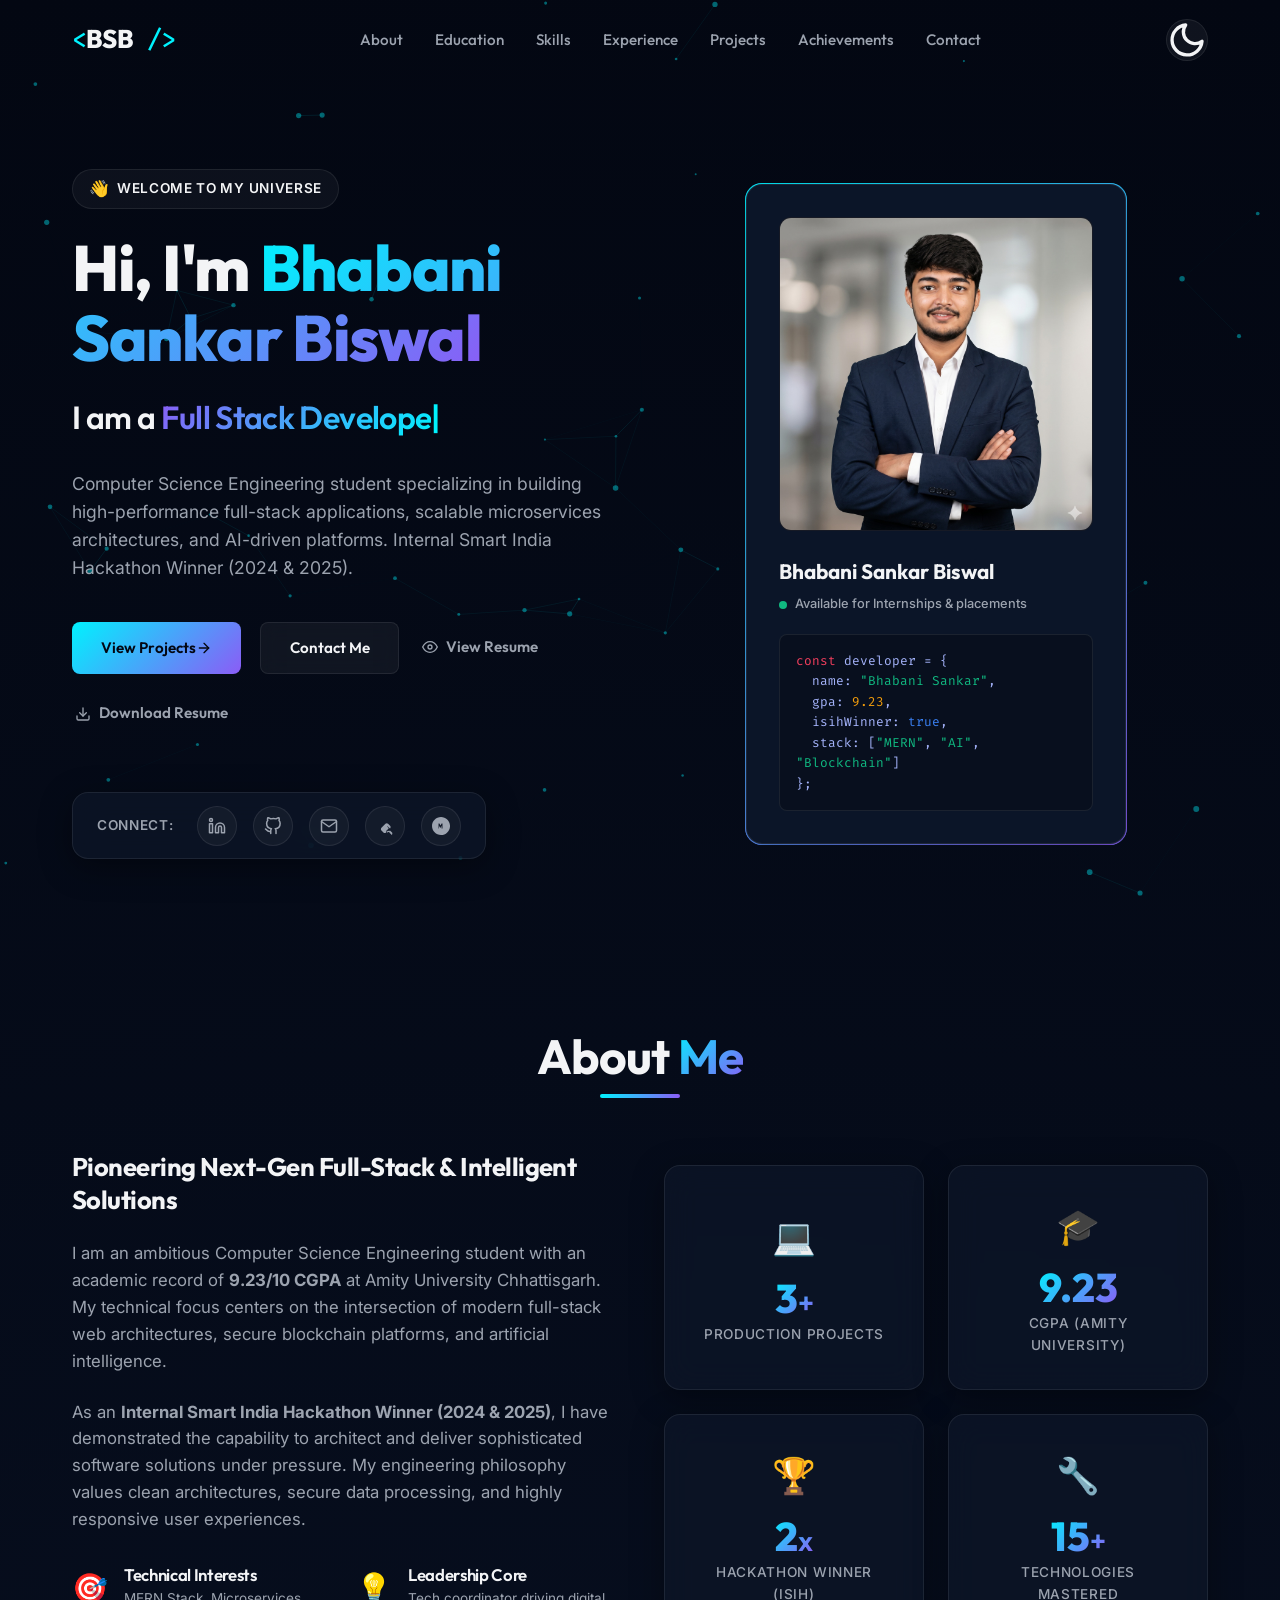
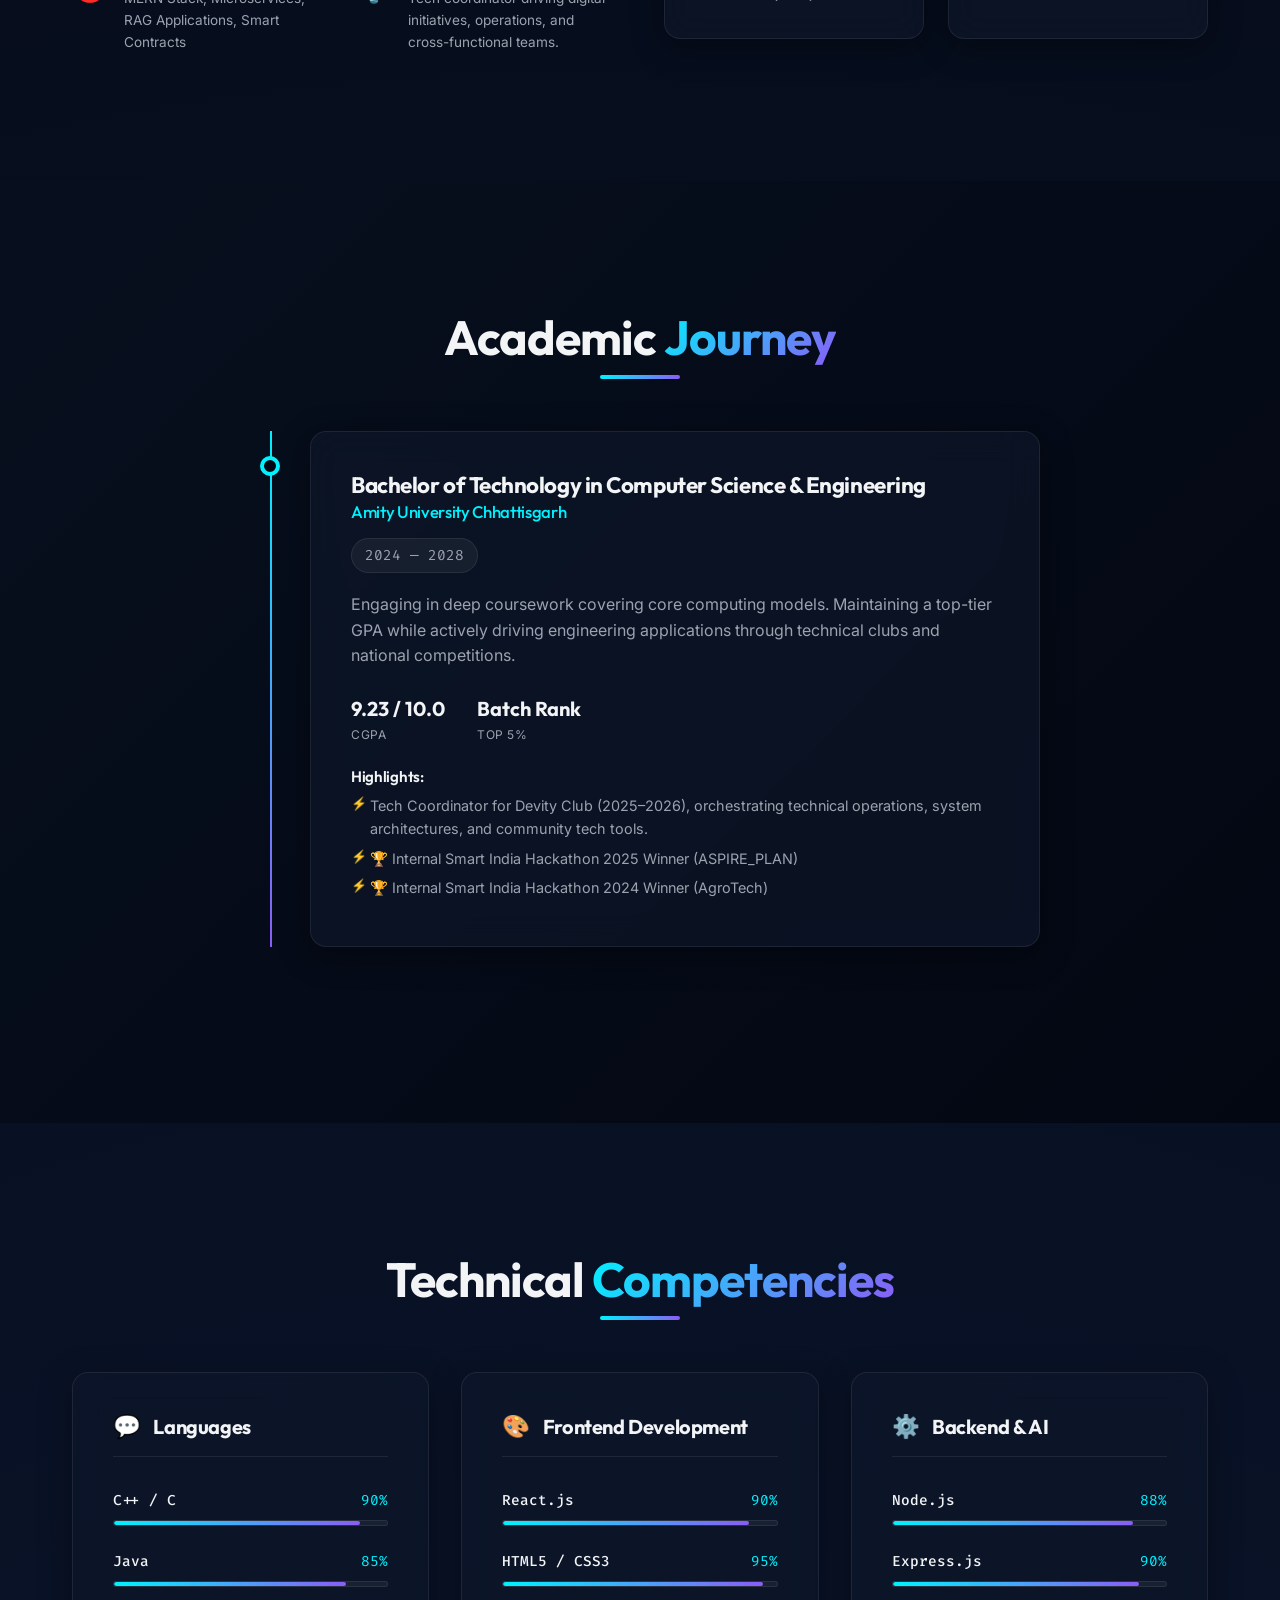
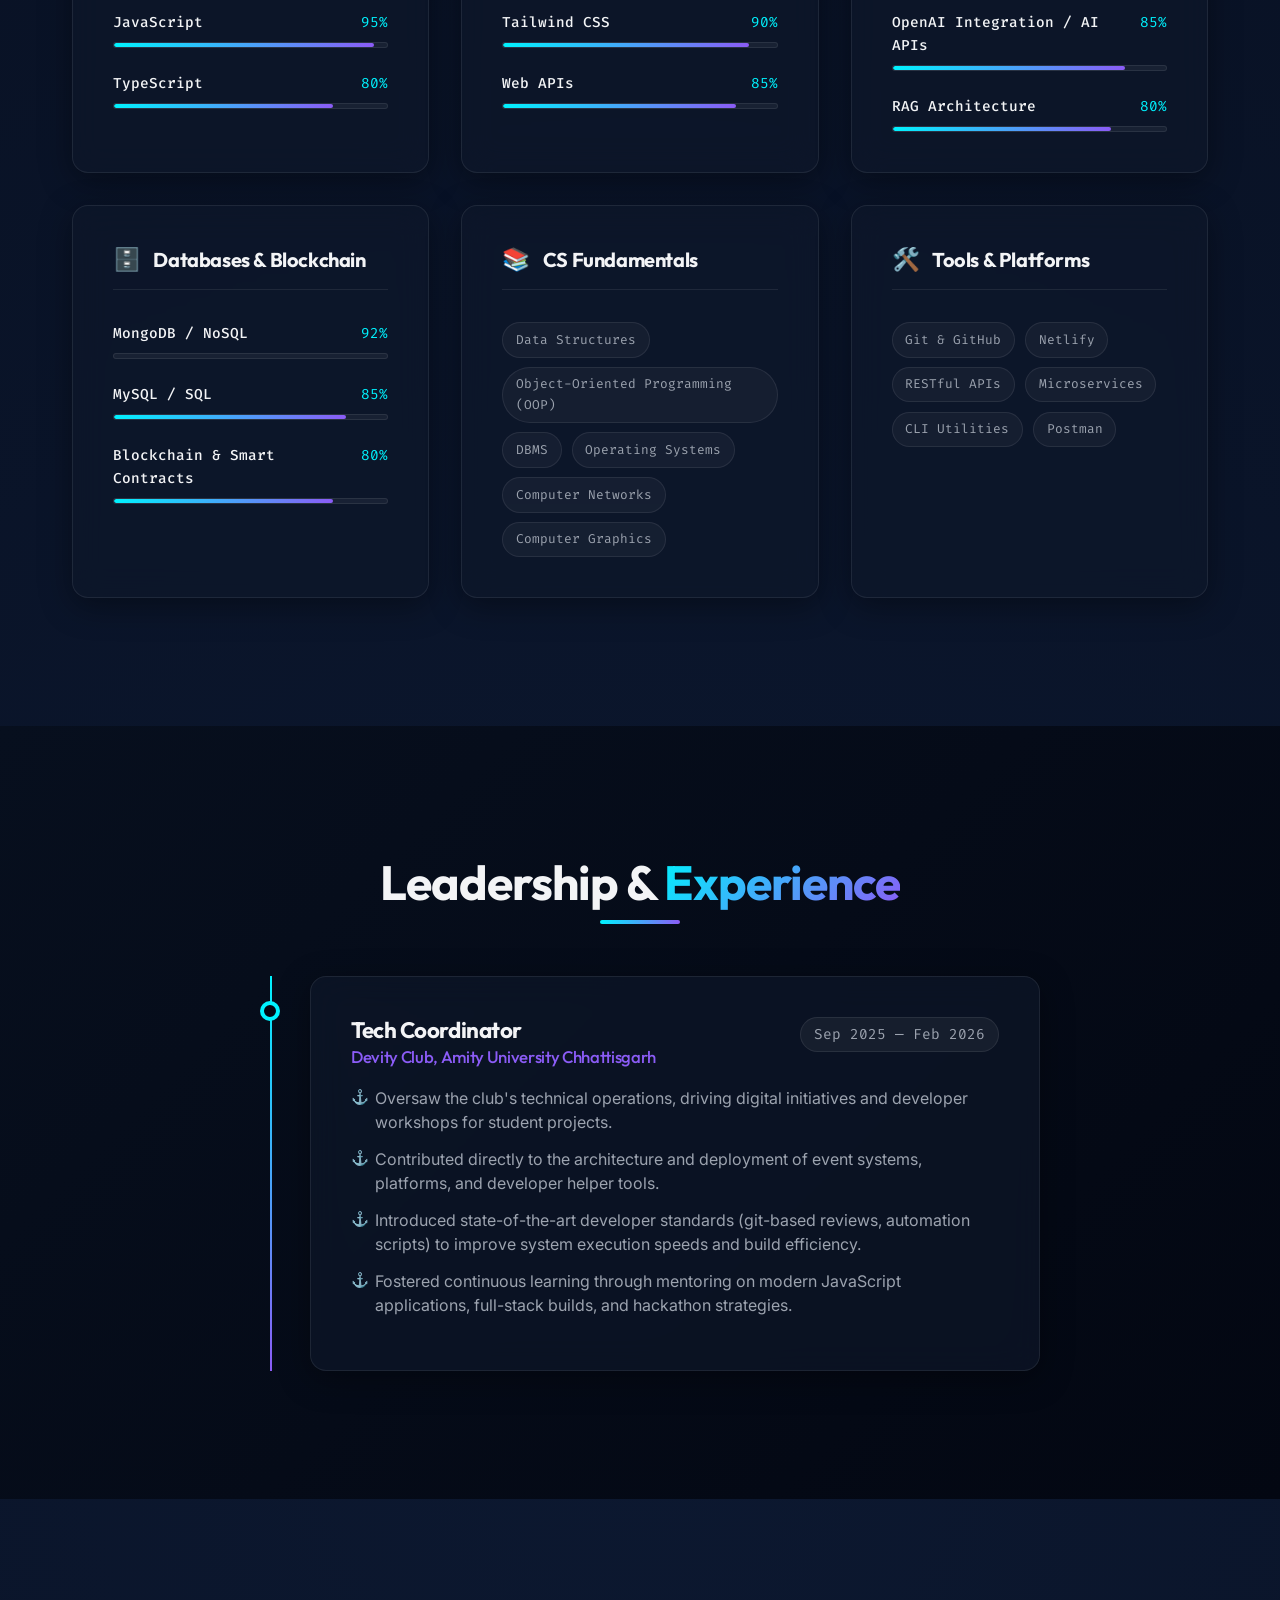
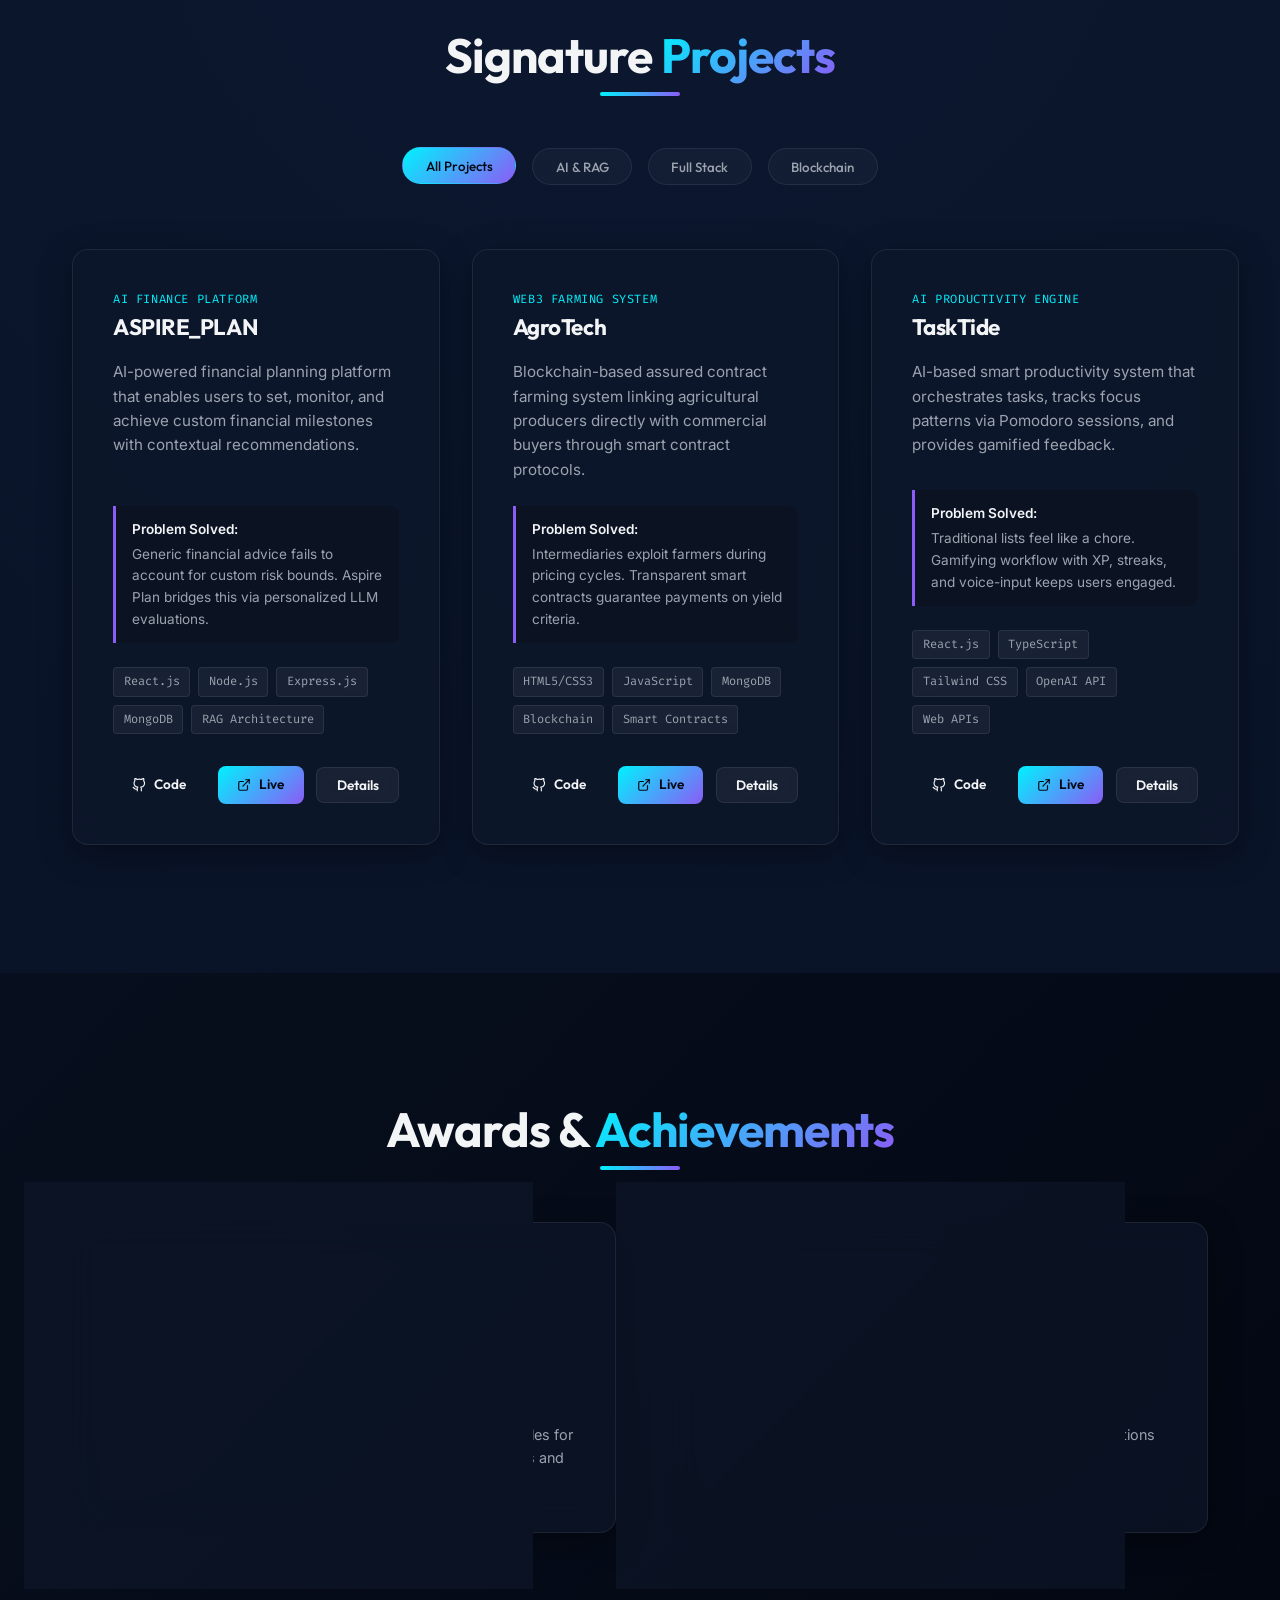
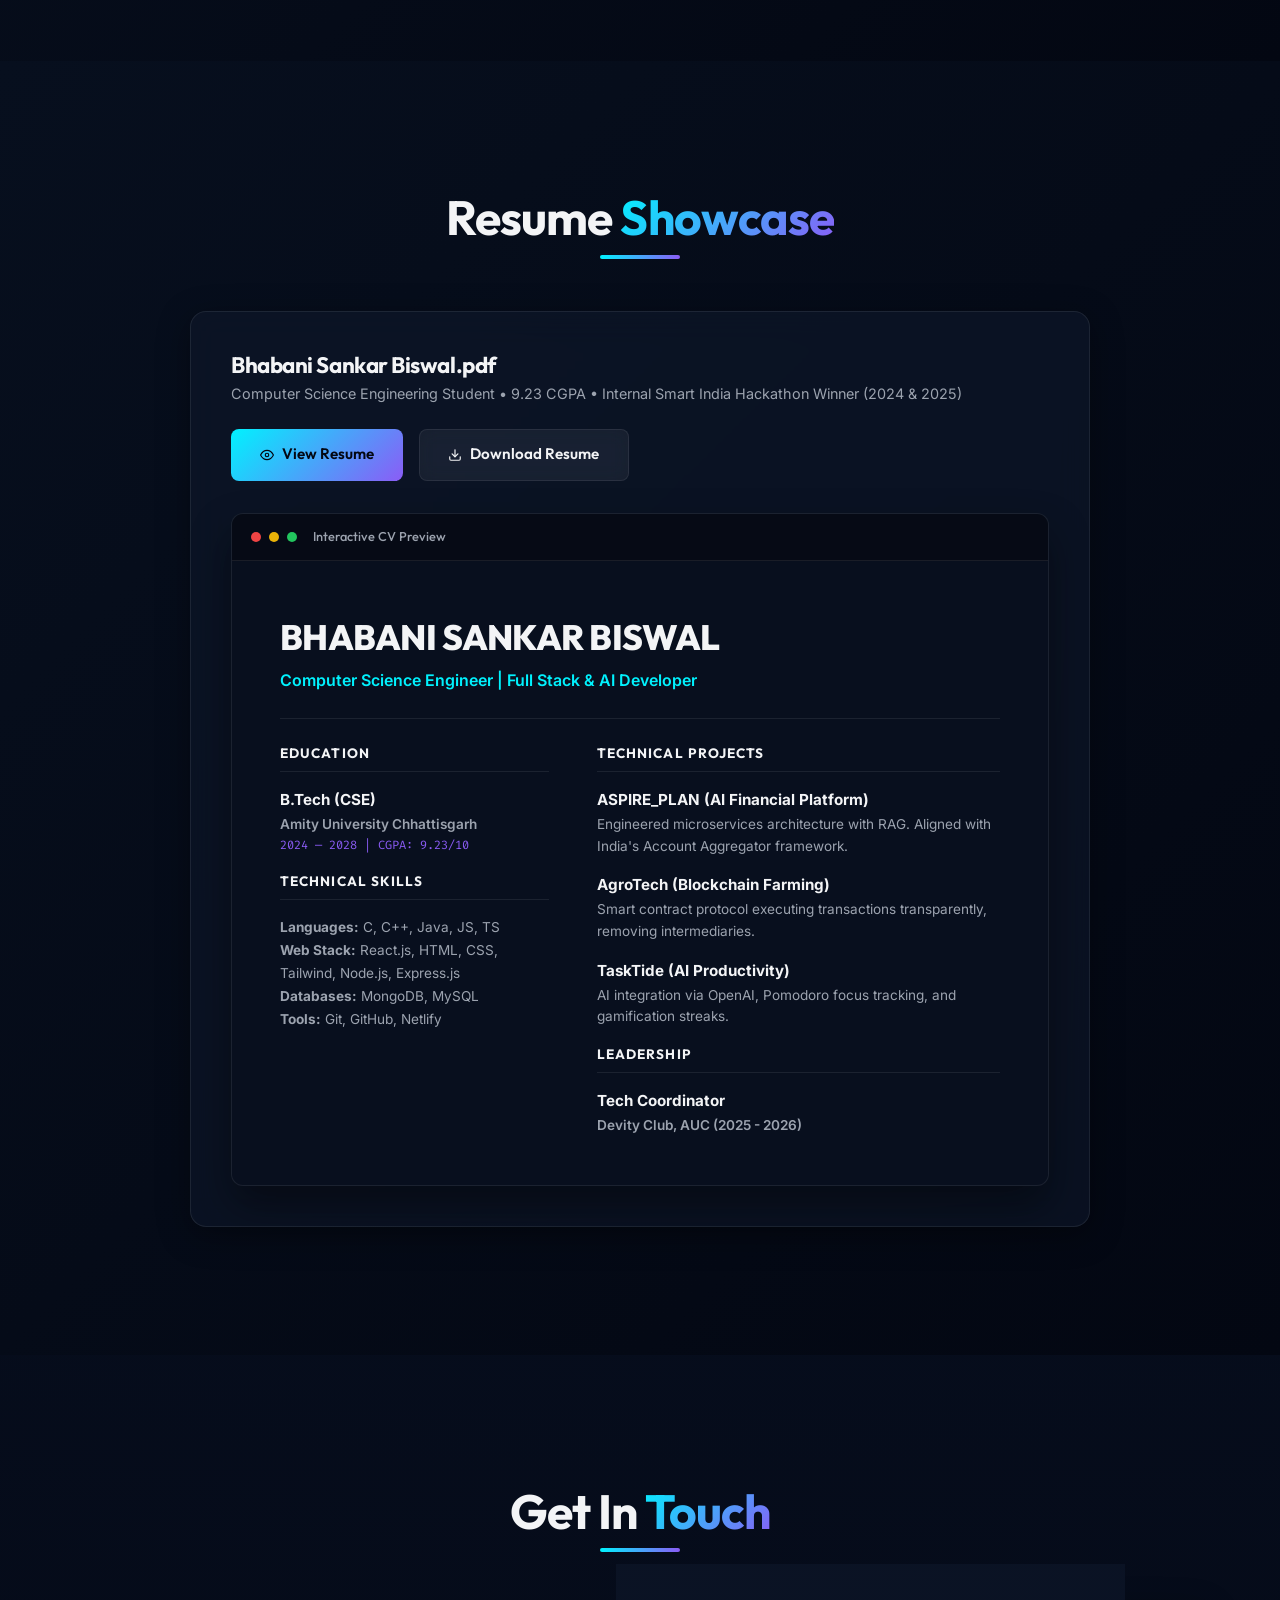
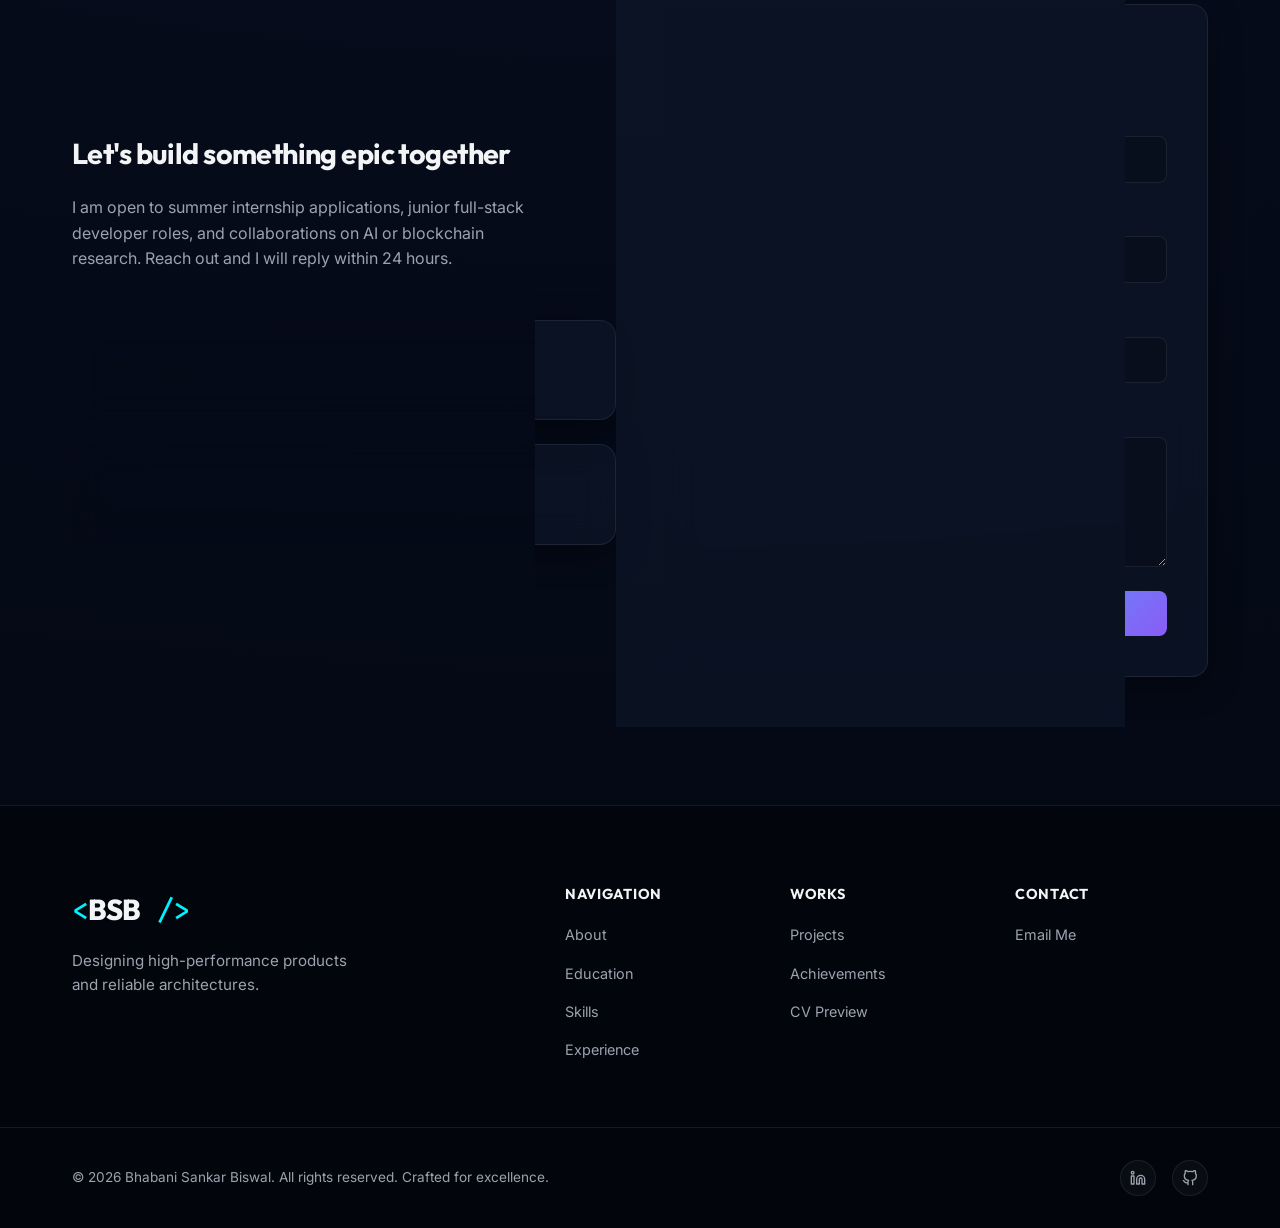
==== commit 79dfee64: "Add files via upload" ====
--- a/index.html
+++ b/index.html
@@ -1,33 +1,40 @@
 <!DOCTYPE html>
 <html lang="en">
+
 <head>
   <meta charset="UTF-8">
   <meta name="viewport" content="width=device-width, initial-scale=1.0">
-  
+
   <!-- SEO Meta Tags -->
   <title>Bhabani Sankar Biswal | Senior Software Engineer Portfolio</title>
-  <meta name="description" content="Personal Portfolio of Bhabani Sankar Biswal - Computer Science Engineering Student at Amity University Chhattisgarh. Internal Smart India Hackathon Winner (2024 & 2025). Specialized in Full-Stack Web Development, AI applications, and Blockchain.">
-  <meta name="keywords" content="Bhabani Sankar Biswal, Software Engineer, Portfolio, Full-Stack Developer, AI Developer, Blockchain, Amity University, Smart India Hackathon, React, Node.js, MongoDB">
+  <meta name="description"
+    content="Personal Portfolio of Bhabani Sankar Biswal - Computer Science Engineering Student at Amity University Chhattisgarh. Internal Smart India Hackathon Winner (2024 & 2025). Specialized in Full-Stack Web Development, AI applications, and Blockchain.">
+  <meta name="keywords"
+    content="Bhabani Sankar Biswal, Software Engineer, Portfolio, Full-Stack Developer, AI Developer, Blockchain, Amity University, Smart India Hackathon, React, Node.js, MongoDB">
   <meta name="author" content="Bhabani Sankar Biswal">
-  
+
   <!-- Open Graph / Facebook -->
   <meta property="og:type" content="website">
   <meta property="og:url" content="https://github.com/BhabaniSankarBiswal">
   <meta property="og:title" content="Bhabani Sankar Biswal | Software Engineer Portfolio">
-  <meta property="og:description" content="Explore the projects, skills, and achievements of Bhabani Sankar Biswal, an Internal Smart India Hackathon Winner (2024 & 2025) and Full-Stack Developer.">
+  <meta property="og:description"
+    content="Explore the projects, skills, and achievements of Bhabani Sankar Biswal, an Internal Smart India Hackathon Winner (2024 & 2025) and Full-Stack Developer.">
   <meta property="og:image" content="assets/images/profile.jpg">
 
   <!-- Twitter -->
   <meta property="twitter:card" content="summary_large_image">
   <meta property="twitter:url" content="https://github.com/BhabaniSankarBiswal">
   <meta property="twitter:title" content="Bhabani Sankar Biswal | Software Engineer Portfolio">
-  <meta property="twitter:description" content="Explore the projects, skills, and achievements of Bhabani Sankar Biswal, an Internal Smart India Hackathon Winner (2024 & 2025) and Full-Stack Developer.">
+  <meta property="twitter:description"
+    content="Explore the projects, skills, and achievements of Bhabani Sankar Biswal, an Internal Smart India Hackathon Winner (2024 & 2025) and Full-Stack Developer.">
   <meta property="twitter:image" content="assets/images/profile.jpg">
 
   <!-- Google Fonts -->
   <link rel="preconnect" href="https://fonts.googleapis.com">
   <link rel="preconnect" href="https://fonts.gstatic.com" crossorigin>
-  <link href="https://fonts.googleapis.com/css2?family=Inter:wght@300;400;500;600;700;800&family=Outfit:wght@400;500;600;700;800&family=Fira+Code:wght@400;500&display=swap" rel="stylesheet">
+  <link
+    href="https://fonts.googleapis.com/css2?family=Inter:wght@300;400;500;600;700;800&family=Outfit:wght@400;500;600;700;800&family=Fira+Code:wght@400;500&display=swap"
+    rel="stylesheet">
 
   <!-- Stylesheet -->
   <link rel="stylesheet" href="css/style.css?v=1.0.1">
@@ -62,6 +69,7 @@
   }
   </script>
 </head>
+
 <body class="dark-theme">
 
   <!-- Scroll Progress Indicator -->
@@ -100,11 +108,13 @@
         <!-- Theme Toggle Switcher -->
         <button id="theme-toggle" class="btn-icon-toggle" aria-label="Toggle light or dark theme" title="Toggle Theme">
           <!-- Moon Icon (for dark theme active, shows when we want to toggle to light) -->
-          <svg class="icon-moon" xmlns="http://www.w3.org/2000/svg" viewBox="0 0 24 24" fill="none" stroke="currentColor" stroke-width="2" stroke-linecap="round" stroke-linejoin="round">
+          <svg class="icon-moon" xmlns="http://www.w3.org/2000/svg" viewBox="0 0 24 24" fill="none"
+            stroke="currentColor" stroke-width="2" stroke-linecap="round" stroke-linejoin="round">
             <path d="M21 12.79A9 9 0 1 1 11.21 3 7 7 0 0 0 21 12.79z"></path>
           </svg>
           <!-- Sun Icon (for light theme active, shows when we want to toggle to dark) -->
-          <svg class="icon-sun" xmlns="http://www.w3.org/2000/svg" viewBox="0 0 24 24" fill="none" stroke="currentColor" stroke-width="2" stroke-linecap="round" stroke-linejoin="round">
+          <svg class="icon-sun" xmlns="http://www.w3.org/2000/svg" viewBox="0 0 24 24" fill="none" stroke="currentColor"
+            stroke-width="2" stroke-linecap="round" stroke-linejoin="round">
             <circle cx="12" cy="12" r="5"></circle>
             <line x1="12" y1="1" x2="12" y2="3"></line>
             <line x1="12" y1="21" x2="12" y2="23"></line>
@@ -118,8 +128,10 @@
         </button>
 
         <!-- Mobile Menu Toggle Button -->
-        <button id="mobile-menu-toggle" class="btn-icon-toggle" aria-expanded="false" aria-controls="mobile-nav" aria-label="Open navigation menu">
-          <svg class="icon-burger" xmlns="http://www.w3.org/2000/svg" viewBox="0 0 24 24" fill="none" stroke="currentColor" stroke-width="2" stroke-linecap="round" stroke-linejoin="round">
+        <button id="mobile-menu-toggle" class="btn-icon-toggle" aria-expanded="false" aria-controls="mobile-nav"
+          aria-label="Open navigation menu">
+          <svg class="icon-burger" xmlns="http://www.w3.org/2000/svg" viewBox="0 0 24 24" fill="none"
+            stroke="currentColor" stroke-width="2" stroke-linecap="round" stroke-linejoin="round">
             <line x1="3" y1="12" x2="21" y2="12" class="burger-line-middle"></line>
             <line x1="3" y1="6" x2="21" y2="6" class="burger-line-top"></line>
             <line x1="3" y1="18" x2="21" y2="18" class="burger-line-bottom"></line>
@@ -149,7 +161,7 @@
 
   <!-- MAIN CONTENT -->
   <main>
-    
+
     <!-- SECTION 1: HERO -->
     <section id="hero" class="hero-section">
       <div class="container hero-container grid-2">
@@ -159,33 +171,40 @@
             <span class="badge-text">Welcome to my universe</span>
           </div>
           <h1 class="hero-name">Hi, I'm <span class="gradient-text">Bhabani Sankar Biswal</span></h1>
-          
+
           <h2 class="hero-title" aria-label="Specialization Titles">
             I am a <span id="typewriter" class="gradient-text-accent"></span><span class="typewriter-cursor">|</span>
           </h2>
-          
+
           <p class="hero-tagline">
-            Computer Science Engineering student specializing in building high-performance full-stack applications, scalable microservices architectures, and AI-driven platforms. Internal Smart India Hackathon Winner (2024 & 2025).
+            Computer Science Engineering student specializing in building high-performance full-stack applications,
+            scalable microservices architectures, and AI-driven platforms. Internal Smart India Hackathon Winner (2024 &
+            2025).
           </p>
 
           <div class="hero-buttons">
             <a href="#projects" class="btn btn-primary btn-ripple">
               <span>View Projects</span>
-              <svg xmlns="http://www.w3.org/2000/svg" viewBox="0 0 24 24" fill="none" stroke="currentColor" stroke-width="2" stroke-linecap="round" stroke-linejoin="round" class="icon-btn-right">
+              <svg xmlns="http://www.w3.org/2000/svg" viewBox="0 0 24 24" fill="none" stroke="currentColor"
+                stroke-width="2" stroke-linecap="round" stroke-linejoin="round" class="icon-btn-right">
                 <line x1="5" y1="12" x2="19" y2="12"></line>
                 <polyline points="12 5 19 12 12 19"></polyline>
               </svg>
             </a>
             <a href="#contact" class="btn btn-secondary btn-ripple">Contact Me</a>
-            <a href="https://drive.google.com/file/d/1MACc1yo6SASkETH7jqKzAOQ2nzTOy7xr/view" target="_blank" rel="noopener noreferrer" class="btn btn-tertiary btn-icon">
-              <svg xmlns="http://www.w3.org/2000/svg" viewBox="0 0 24 24" fill="none" stroke="currentColor" stroke-width="2" stroke-linecap="round" stroke-linejoin="round" class="icon-btn-left">
+            <a href="https://drive.google.com/file/d/1MACc1yo6SASkETH7jqKzAOQ2nzTOy7xr/view" target="_blank"
+              rel="noopener noreferrer" class="btn btn-tertiary btn-icon">
+              <svg xmlns="http://www.w3.org/2000/svg" viewBox="0 0 24 24" fill="none" stroke="currentColor"
+                stroke-width="2" stroke-linecap="round" stroke-linejoin="round" class="icon-btn-left">
                 <path d="M1 12s4-8 11-8 11 8 11 8-4 8-11 8-11-8-11-8z"></path>
                 <circle cx="12" cy="12" r="3"></circle>
               </svg>
               <span>View Resume</span>
             </a>
-            <a href="https://drive.google.com/uc?export=download&id=1MACc1yo6SASkETH7jqKzAOQ2nzTOy7xr" class="btn btn-tertiary btn-icon">
-              <svg xmlns="http://www.w3.org/2000/svg" viewBox="0 0 24 24" fill="none" stroke="currentColor" stroke-width="2" stroke-linecap="round" stroke-linejoin="round" class="icon-btn-left">
+            <a href="https://drive.google.com/uc?export=download&id=1MACc1yo6SASkETH7jqKzAOQ2nzTOy7xr"
+              class="btn btn-tertiary btn-icon">
+              <svg xmlns="http://www.w3.org/2000/svg" viewBox="0 0 24 24" fill="none" stroke="currentColor"
+                stroke-width="2" stroke-linecap="round" stroke-linejoin="round" class="icon-btn-left">
                 <path d="M21 15v4a2 2 0 0 1-2 2H5a2 2 0 0 1-2-2v-4"></path>
                 <polyline points="7 10 12 15 17 10"></polyline>
                 <line x1="12" y1="15" x2="12" y2="3"></line>
@@ -198,34 +217,45 @@
           <div class="hero-social-card glass-panel">
             <span class="social-label">Connect:</span>
             <div class="social-links">
-              <a href="https://linkedin.com/in/bhabani-sankar-biswal" target="_blank" rel="noopener noreferrer" class="social-link-icon" aria-label="LinkedIn Profile">
-                <svg xmlns="http://www.w3.org/2000/svg" viewBox="0 0 24 24" fill="none" stroke="currentColor" stroke-width="2" stroke-linecap="round" stroke-linejoin="round">
+              <a href="https://linkedin.com/in/bhabani-sankar-biswal" target="_blank" rel="noopener noreferrer"
+                class="social-link-icon" aria-label="LinkedIn Profile">
+                <svg xmlns="http://www.w3.org/2000/svg" viewBox="0 0 24 24" fill="none" stroke="currentColor"
+                  stroke-width="2" stroke-linecap="round" stroke-linejoin="round">
                   <path d="M16 8a6 6 0 0 1 6 6v7h-4v-7a2 2 0 0 0-2-2 2 2 0 0 0-2 2v7h-4v-7a6 6 0 0 1 6-6z"></path>
                   <rect x="2" y="9" width="4" height="12"></rect>
                   <circle cx="4" cy="4" r="2"></circle>
                 </svg>
               </a>
-              <a href="https://github.com/BhabaniSankarBiswal" target="_blank" rel="noopener noreferrer" class="social-link-icon" aria-label="GitHub Profile">
-                <svg xmlns="http://www.w3.org/2000/svg" viewBox="0 0 24 24" fill="none" stroke="currentColor" stroke-width="2" stroke-linecap="round" stroke-linejoin="round">
-                  <path d="M9 19c-5 1.5-5-2.5-7-3m14 6v-3.87a3.37 3.37 0 0 0-.94-2.61c3.14-.35 6.44-1.54 6.44-7A5.44 5.44 0 0 0 20 4.77 5.07 5.07 0 0 0 19.91 1S18.73.65 16 2.48a13.38 13.38 0 0 0-7 0C6.27.65 5.09 1 5.09 1A5.07 5.07 0 0 0 5 4.77a5.44 5.44 0 0 0-1.5 3.78c0 5.42 3.3 6.61 6.44 7A3.37 3.37 0 0 0 9 18.13V22"></path>
+              <a href="https://github.com/BhabaniSankarBiswal" target="_blank" rel="noopener noreferrer"
+                class="social-link-icon" aria-label="GitHub Profile">
+                <svg xmlns="http://www.w3.org/2000/svg" viewBox="0 0 24 24" fill="none" stroke="currentColor"
+                  stroke-width="2" stroke-linecap="round" stroke-linejoin="round">
+                  <path
+                    d="M9 19c-5 1.5-5-2.5-7-3m14 6v-3.87a3.37 3.37 0 0 0-.94-2.61c3.14-.35 6.44-1.54 6.44-7A5.44 5.44 0 0 0 20 4.77 5.07 5.07 0 0 0 19.91 1S18.73.65 16 2.48a13.38 13.38 0 0 0-7 0C6.27.65 5.09 1 5.09 1A5.07 5.07 0 0 0 5 4.77a5.44 5.44 0 0 0-1.5 3.78c0 5.42 3.3 6.61 6.44 7A3.37 3.37 0 0 0 9 18.13V22">
+                  </path>
                 </svg>
               </a>
               <a href="mailto:bhabanisankar618@gmail.com" class="social-link-icon" aria-label="Send Email">
-                <svg xmlns="http://www.w3.org/2000/svg" viewBox="0 0 24 24" fill="none" stroke="currentColor" stroke-width="2" stroke-linecap="round" stroke-linejoin="round">
+                <svg xmlns="http://www.w3.org/2000/svg" viewBox="0 0 24 24" fill="none" stroke="currentColor"
+                  stroke-width="2" stroke-linecap="round" stroke-linejoin="round">
                   <path d="M4 4h16c1.1 0 2 .9 2 2v12c0 1.1-.9 2-2 2H4c-1.1 0-2-.9-2-2V6c0-1.1.9-2 2-2z"></path>
                   <polyline points="22,6 12,13 2,6"></polyline>
                 </svg>
               </a>
-              <a href="https://leetcode.com/u/bhabanisankar618/" target="_blank" rel="noopener noreferrer" class="social-link-icon" aria-label="LeetCode Profile">
+              <a href="https://leetcode.com/u/bhabanisankar618/" target="_blank" rel="noopener noreferrer"
+                class="social-link-icon" aria-label="LeetCode Profile">
                 <!-- Custom SVG for LeetCode -->
                 <svg xmlns="http://www.w3.org/2000/svg" viewBox="0 0 24 24" fill="currentColor">
-                  <path d="M16.102 17.93l-2.69 2.607c-.466.451-1.111.696-1.744.696a2.285 2.285 0 0 1-1.744-.696L7.266 17.93a2.448 2.448 0 0 1-.722-1.722 2.448 2.448 0 0 1 .722-1.722L12.58 9.155c.466-.451 1.11-.696 1.743-.696.633 0 1.278.245 1.744.696l2.69 2.607c.466.45.722 1.084.722 1.722 0 .638-.256 1.271-.722 1.722l-.12.116-2.537-2.462-.12-.116a.82.82 0 0 0-.58-.232c-.22 0-.442.083-.598.232l-3.376 3.27a.82.82 0 0 0-.246.58c0 .22.09.435.246.58l3.376 3.27c.156.15.378.232.598.232.22 0 .44-.083.597-.232l2.538-2.46 2.538 2.46c.466.45.722 1.084.722 1.722 0 .638-.256 1.271-.722 1.722l-2.69-2.606zM8.583 14.485l3.376-3.27c.156-.15.378-.232.598-.232.22 0 .44.083.597.232l3.376 3.27c.156.15.246.36.246.58 0 .22-.09.435-.246.58l-3.376 3.27c-.156.15-.378.232-.598.232-.22 0-.442-.083-.598-.232l-3.376-3.27c-.156-.15-.246-.36-.246-.58 0-.22.09-.435.246-.58z"/>
-                </svg>
-              </a>
-              <a href="https://hackerrank.com/bhabanisankar618" target="_blank" rel="noopener noreferrer" class="social-link-icon" aria-label="HackerRank Profile">
+                  <path
+                    d="M16.102 17.93l-2.69 2.607c-.466.451-1.111.696-1.744.696a2.285 2.285 0 0 1-1.744-.696L7.266 17.93a2.448 2.448 0 0 1-.722-1.722 2.448 2.448 0 0 1 .722-1.722L12.58 9.155c.466-.451 1.11-.696 1.743-.696.633 0 1.278.245 1.744.696l2.69 2.607c.466.45.722 1.084.722 1.722 0 .638-.256 1.271-.722 1.722l-.12.116-2.537-2.462-.12-.116a.82.82 0 0 0-.58-.232c-.22 0-.442.083-.598.232l-3.376 3.27a.82.82 0 0 0-.246.58c0 .22.09.435.246.58l3.376 3.27c.156.15.378.232.598.232.22 0 .44-.083.597-.232l2.538-2.46 2.538 2.46c.466.45.722 1.084.722 1.722 0 .638-.256 1.271-.722 1.722l-2.69-2.606zM8.583 14.485l3.376-3.27c.156-.15.378-.232.598-.232.22 0 .44.083.597.232l3.376 3.27c.156.15.246.36.246.58 0 .22-.09.435-.246.58l-3.376 3.27c-.156.15-.378.232-.598.232-.22 0-.442-.083-.598-.232l-3.376-3.27c-.156-.15-.246-.36-.246-.58 0-.22.09-.435.246-.58z" />
+                </svg>
+              </a>
+              <a href="https://hackerrank.com/bhabanisankar618" target="_blank" rel="noopener noreferrer"
+                class="social-link-icon" aria-label="HackerRank Profile">
                 <!-- Custom SVG for HackerRank -->
                 <svg xmlns="http://www.w3.org/2000/svg" viewBox="0 0 24 24" fill="currentColor">
-                  <path d="M12.012 0c-6.627 0-12 5.373-12 12s5.373 12 12 12 12-5.373 12-12-5.373-12-12-12zm-3.284 15.334v-6.668h1.168l1.458 2.76 1.458-2.76h1.168v6.668h-1.168v-3.771l-1.458 2.76h-.595l-1.458-2.76v3.771h-1.041z"/>
+                  <path
+                    d="M12.012 0c-6.627 0-12 5.373-12 12s5.373 12 12 12 12-5.373 12-12-5.373-12-12-12zm-3.284 15.334v-6.668h1.168l1.458 2.76 1.458-2.76h1.168v6.668h-1.168v-3.771l-1.458 2.76h-.595l-1.458-2.76v3.771h-1.041z" />
                 </svg>
               </a>
             </div>
@@ -237,7 +267,8 @@
           <div class="hero-card-glow-wrapper">
             <div class="hero-profile-card glass-panel">
               <div class="profile-img-border">
-                <img src="assets/images/profile.jpg" alt="Bhabani Sankar Biswal Profile Avatar" class="profile-img" width="300" height="300">
+                <img src="assets/images/profile.jpg" alt="Bhabani Sankar Biswal Profile Avatar" class="profile-img"
+                  width="300" height="300">
               </div>
               <div class="profile-card-details">
                 <div class="profile-name-sub">Bhabani Sankar Biswal</div>
@@ -251,7 +282,8 @@
                   &nbsp;&nbsp;name: <span class="code-string">"Bhabani Sankar"</span>,<br>
                   &nbsp;&nbsp;gpa: <span class="code-number">9.23</span>,<br>
                   &nbsp;&nbsp;isihWinner: <span class="code-boolean">true</span>,<br>
-                  &nbsp;&nbsp;stack: [<span class="code-string">"MERN"</span>, <span class="code-string">"AI"</span>, <span class="code-string">"Blockchain"</span>]<br>
+                  &nbsp;&nbsp;stack: [<span class="code-string">"MERN"</span>, <span class="code-string">"AI"</span>,
+                  <span class="code-string">"Blockchain"</span>]<br>
                   };
                 </div>
               </div>
@@ -265,18 +297,22 @@
     <section id="about" class="about-section section-padding">
       <div class="container">
         <h2 class="section-title reveal-fade-up">About <span class="gradient-text">Me</span></h2>
-        
+
         <div class="about-grid grid-2">
           <!-- Text Biography -->
           <div class="about-text-container reveal-fade-left">
             <h3 class="about-subtitle">Pioneering Next-Gen Full-Stack &amp; Intelligent Solutions</h3>
             <p class="about-bio">
-              I am an ambitious Computer Science Engineering student with an academic record of <strong>9.23/10 CGPA</strong> at Amity University Chhattisgarh. My technical focus centers on the intersection of modern full-stack web architectures, secure blockchain platforms, and artificial intelligence.
+              I am an ambitious Computer Science Engineering student with an academic record of <strong>9.23/10
+                CGPA</strong> at Amity University Chhattisgarh. My technical focus centers on the intersection of modern
+              full-stack web architectures, secure blockchain platforms, and artificial intelligence.
             </p>
             <p class="about-bio">
-              As an <strong>Internal Smart India Hackathon Winner (2024 &amp; 2025)</strong>, I have demonstrated the capability to architect and deliver sophisticated software solutions under pressure. My engineering philosophy values clean architectures, secure data processing, and highly responsive user experiences.
+              As an <strong>Internal Smart India Hackathon Winner (2024 &amp; 2025)</strong>, I have demonstrated the
+              capability to architect and deliver sophisticated software solutions under pressure. My engineering
+              philosophy values clean architectures, secure data processing, and highly responsive user experiences.
             </p>
-            
+
             <div class="highlights-grid">
               <div class="highlight-item">
                 <span class="highlight-icon">🎯</span>
@@ -289,7 +325,8 @@
                 <span class="highlight-icon">💡</span>
                 <div>
                   <h4 class="highlight-title">Leadership Core</h4>
-                  <p class="highlight-desc">Tech coordinator driving digital initiatives, operations, and cross-functional teams.</p>
+                  <p class="highlight-desc">Tech coordinator driving digital initiatives, operations, and
+                    cross-functional teams.</p>
                 </div>
               </div>
             </div>
@@ -339,10 +376,10 @@
     <section id="education" class="education-section section-padding bg-alt">
       <div class="container">
         <h2 class="section-title reveal-fade-up">Academic <span class="gradient-text">Journey</span></h2>
-        
+
         <div class="education-timeline-container">
           <div class="timeline-line"></div>
-          
+
           <div class="timeline-item reveal-fade-up">
             <div class="timeline-dot"></div>
             <div class="timeline-content glass-panel">
@@ -354,7 +391,8 @@
                 <span class="timeline-date">2024 — 2028</span>
               </div>
               <p class="timeline-desc">
-                Engaging in deep coursework covering core computing models. Maintaining a top-tier GPA while actively driving engineering applications through technical clubs and national competitions.
+                Engaging in deep coursework covering core computing models. Maintaining a top-tier GPA while actively
+                driving engineering applications through technical clubs and national competitions.
               </p>
               <div class="education-metrics">
                 <div class="edu-metric-item">
@@ -369,7 +407,8 @@
               <div class="timeline-highlights">
                 <h5>Highlights:</h5>
                 <ul>
-                  <li>Tech Coordinator for Devity Club (2025–2026), orchestrating technical operations, system architectures, and community tech tools.</li>
+                  <li>Tech Coordinator for Devity Club (2025–2026), orchestrating technical operations, system
+                    architectures, and community tech tools.</li>
                   <li>🏆 Internal Smart India Hackathon 2025 Winner (ASPIRE_PLAN)</li>
                   <li>🏆 Internal Smart India Hackathon 2024 Winner (AgroTech)</li>
                 </ul>
@@ -384,9 +423,9 @@
     <section id="skills" class="skills-section section-padding">
       <div class="container">
         <h2 class="section-title reveal-fade-up">Technical <span class="gradient-text">Competencies</span></h2>
-        
+
         <div class="skills-grid grid-3">
-          
+
           <!-- Category 1: Programming Languages -->
           <div class="skills-card glass-panel reveal-fade-up">
             <h3 class="skills-category-title">
@@ -606,10 +645,10 @@
     <section id="experience" class="experience-section section-padding bg-alt">
       <div class="container">
         <h2 class="section-title reveal-fade-up">Leadership &amp; <span class="gradient-text">Experience</span></h2>
-        
+
         <div class="experience-timeline">
           <div class="timeline-line"></div>
-          
+
           <div class="timeline-item reveal-fade-up">
             <div class="timeline-dot"></div>
             <div class="timeline-content glass-panel">
@@ -621,10 +660,14 @@
                 <span class="timeline-duration">Sep 2025 — Feb 2026</span>
               </div>
               <ul class="experience-bullets">
-                <li>Oversaw the club's technical operations, driving digital initiatives and developer workshops for student projects.</li>
-                <li>Contributed directly to the architecture and deployment of event systems, platforms, and developer helper tools.</li>
-                <li>Introduced state-of-the-art developer standards (git-based reviews, automation scripts) to improve system execution speeds and build efficiency.</li>
-                <li>Fostered continuous learning through mentoring on modern JavaScript applications, full-stack builds, and hackathon strategies.</li>
+                <li>Oversaw the club's technical operations, driving digital initiatives and developer workshops for
+                  student projects.</li>
+                <li>Contributed directly to the architecture and deployment of event systems, platforms, and developer
+                  helper tools.</li>
+                <li>Introduced state-of-the-art developer standards (git-based reviews, automation scripts) to improve
+                  system execution speeds and build efficiency.</li>
+                <li>Fostered continuous learning through mentoring on modern JavaScript applications, full-stack builds,
+                  and hackathon strategies.</li>
               </ul>
             </div>
           </div>
@@ -636,7 +679,7 @@
     <section id="projects" class="projects-section section-padding">
       <div class="container">
         <h2 class="section-title reveal-fade-up">Signature <span class="gradient-text">Projects</span></h2>
-        
+
         <!-- Filter Controls -->
         <div class="filter-controls reveal-fade-up">
           <button class="filter-btn active" data-filter="all">All Projects</button>
@@ -647,21 +690,23 @@
 
         <!-- Projects Grid -->
         <div class="projects-grid grid-3">
-          
+
           <!-- Project 1: ASPIRE_PLAN -->
           <div class="project-card glass-panel reveal-fade-up" data-categories="ai-ml fullstack">
             <div class="project-card-header">
               <div class="project-card-type">AI Finance Platform</div>
               <h3 class="project-card-title">ASPIRE_PLAN</h3>
             </div>
-            
+
             <p class="project-card-desc">
-              AI-powered financial planning platform that enables users to set, monitor, and achieve custom financial milestones with contextual recommendations.
+              AI-powered financial planning platform that enables users to set, monitor, and achieve custom financial
+              milestones with contextual recommendations.
             </p>
 
             <div class="project-problem-solution">
               <div class="detail-label">Problem Solved:</div>
-              <p class="detail-val">Generic financial advice fails to account for custom risk bounds. Aspire Plan bridges this via personalized LLM evaluations.</p>
+              <p class="detail-val">Generic financial advice fails to account for custom risk bounds. Aspire Plan
+                bridges this via personalized LLM evaluations.</p>
             </div>
 
             <div class="project-tech-list">
@@ -674,14 +719,20 @@
 
             <!-- Action buttons -->
             <div class="project-card-actions">
-              <a href="https://github.com/BhabaniSankarBiswal/ASPIRE_PLAN" target="_blank" rel="noopener noreferrer" class="btn btn-sm btn-icon" aria-label="GitHub Repository for ASPIRE_PLAN">
-                <svg xmlns="http://www.w3.org/2000/svg" viewBox="0 0 24 24" fill="none" stroke="currentColor" stroke-width="2" stroke-linecap="round" stroke-linejoin="round" class="btn-svg-icon">
-                  <path d="M9 19c-5 1.5-5-2.5-7-3m14 6v-3.87a3.37 3.37 0 0 0-.94-2.61c3.14-.35 6.44-1.54 6.44-7A5.44 5.44 0 0 0 20 4.77 5.07 5.07 0 0 0 19.91 1S18.73.65 16 2.48a13.38 13.38 0 0 0-7 0C6.27.65 5.09 1 5.09 1A5.07 5.07 0 0 0 5 4.77a5.44 5.44 0 0 0-1.5 3.78c0 5.42 3.3 6.61 6.44 7A3.37 3.37 0 0 0 9 18.13V22"></path>
+              <a href="https://github.com/BhabaniSankarBiswal/ASPIRE_PLAN" target="_blank" rel="noopener noreferrer"
+                class="btn btn-sm btn-icon" aria-label="GitHub Repository for ASPIRE_PLAN">
+                <svg xmlns="http://www.w3.org/2000/svg" viewBox="0 0 24 24" fill="none" stroke="currentColor"
+                  stroke-width="2" stroke-linecap="round" stroke-linejoin="round" class="btn-svg-icon">
+                  <path
+                    d="M9 19c-5 1.5-5-2.5-7-3m14 6v-3.87a3.37 3.37 0 0 0-.94-2.61c3.14-.35 6.44-1.54 6.44-7A5.44 5.44 0 0 0 20 4.77 5.07 5.07 0 0 0 19.91 1S18.73.65 16 2.48a13.38 13.38 0 0 0-7 0C6.27.65 5.09 1 5.09 1A5.07 5.07 0 0 0 5 4.77a5.44 5.44 0 0 0-1.5 3.78c0 5.42 3.3 6.61 6.44 7A3.37 3.37 0 0 0 9 18.13V22">
+                  </path>
                 </svg>
                 <span>Code</span>
               </a>
-              <a href="https://aspireplann.netlify.app" target="_blank" rel="noopener noreferrer" class="btn btn-sm btn-primary btn-icon" aria-label="Live Demo for ASPIRE_PLAN">
-                <svg xmlns="http://www.w3.org/2000/svg" viewBox="0 0 24 24" fill="none" stroke="currentColor" stroke-width="2" stroke-linecap="round" stroke-linejoin="round" class="btn-svg-icon">
+              <a href="https://aspireplann.netlify.app" target="_blank" rel="noopener noreferrer"
+                class="btn btn-sm btn-primary btn-icon" aria-label="Live Demo for ASPIRE_PLAN">
+                <svg xmlns="http://www.w3.org/2000/svg" viewBox="0 0 24 24" fill="none" stroke="currentColor"
+                  stroke-width="2" stroke-linecap="round" stroke-linejoin="round" class="btn-svg-icon">
                   <path d="M18 13v6a2 2 0 0 1-2 2H5a2 2 0 0 1-2-2V8a2 2 0 0 1 2-2h6"></path>
                   <polyline points="15 3 21 3 21 9"></polyline>
                   <line x1="10" y1="14" x2="21" y2="3"></line>
@@ -698,14 +749,16 @@
               <div class="project-card-type">Web3 Farming System</div>
               <h3 class="project-card-title">AgroTech</h3>
             </div>
-            
+
             <p class="project-card-desc">
-              Blockchain-based assured contract farming system linking agricultural producers directly with commercial buyers through smart contract protocols.
+              Blockchain-based assured contract farming system linking agricultural producers directly with commercial
+              buyers through smart contract protocols.
             </p>
 
             <div class="project-problem-solution">
               <div class="detail-label">Problem Solved:</div>
-              <p class="detail-val">Intermediaries exploit farmers during pricing cycles. Transparent smart contracts guarantee payments on yield criteria.</p>
+              <p class="detail-val">Intermediaries exploit farmers during pricing cycles. Transparent smart contracts
+                guarantee payments on yield criteria.</p>
             </div>
 
             <div class="project-tech-list">
@@ -717,14 +770,20 @@
             </div>
 
             <div class="project-card-actions">
-              <a href="https://github.com/BhabaniSankarBiswal/AgroTech" target="_blank" rel="noopener noreferrer" class="btn btn-sm btn-icon" aria-label="GitHub Repository for AgroTech">
-                <svg xmlns="http://www.w3.org/2000/svg" viewBox="0 0 24 24" fill="none" stroke="currentColor" stroke-width="2" stroke-linecap="round" stroke-linejoin="round" class="btn-svg-icon">
-                  <path d="M9 19c-5 1.5-5-2.5-7-3m14 6v-3.87a3.37 3.37 0 0 0-.94-2.61c3.14-.35 6.44-1.54 6.44-7A5.44 5.44 0 0 0 20 4.77 5.07 5.07 0 0 0 19.91 1S18.73.65 16 2.48a13.38 13.38 0 0 0-7 0C6.27.65 5.09 1 5.09 1A5.07 5.07 0 0 0 5 4.77a5.44 5.44 0 0 0-1.5 3.78c0 5.42 3.3 6.61 6.44 7A3.37 3.37 0 0 0 9 18.13V22"></path>
+              <a href="https://github.com/BhabaniSankarBiswal/AgroTech" target="_blank" rel="noopener noreferrer"
+                class="btn btn-sm btn-icon" aria-label="GitHub Repository for AgroTech">
+                <svg xmlns="http://www.w3.org/2000/svg" viewBox="0 0 24 24" fill="none" stroke="currentColor"
+                  stroke-width="2" stroke-linecap="round" stroke-linejoin="round" class="btn-svg-icon">
+                  <path
+                    d="M9 19c-5 1.5-5-2.5-7-3m14 6v-3.87a3.37 3.37 0 0 0-.94-2.61c3.14-.35 6.44-1.54 6.44-7A5.44 5.44 0 0 0 20 4.77 5.07 5.07 0 0 0 19.91 1S18.73.65 16 2.48a13.38 13.38 0 0 0-7 0C6.27.65 5.09 1 5.09 1A5.07 5.07 0 0 0 5 4.77a5.44 5.44 0 0 0-1.5 3.78c0 5.42 3.3 6.61 6.44 7A3.37 3.37 0 0 0 9 18.13V22">
+                  </path>
                 </svg>
                 <span>Code</span>
               </a>
-              <a href="https://agrotech27.netlify.app" target="_blank" rel="noopener noreferrer" class="btn btn-sm btn-primary btn-icon" aria-label="Live Demo for AgroTech">
-                <svg xmlns="http://www.w3.org/2000/svg" viewBox="0 0 24 24" fill="none" stroke="currentColor" stroke-width="2" stroke-linecap="round" stroke-linejoin="round" class="btn-svg-icon">
+              <a href="https://agrotech27.netlify.app" target="_blank" rel="noopener noreferrer"
+                class="btn btn-sm btn-primary btn-icon" aria-label="Live Demo for AgroTech">
+                <svg xmlns="http://www.w3.org/2000/svg" viewBox="0 0 24 24" fill="none" stroke="currentColor"
+                  stroke-width="2" stroke-linecap="round" stroke-linejoin="round" class="btn-svg-icon">
                   <path d="M18 13v6a2 2 0 0 1-2 2H5a2 2 0 0 1-2-2V8a2 2 0 0 1 2-2h6"></path>
                   <polyline points="15 3 21 3 21 9"></polyline>
                   <line x1="10" y1="14" x2="21" y2="3"></line>
@@ -741,14 +800,16 @@
               <div class="project-card-type">AI Productivity Engine</div>
               <h3 class="project-card-title">TaskTide</h3>
             </div>
-            
+
             <p class="project-card-desc">
-              AI-based smart productivity system that orchestrates tasks, tracks focus patterns via Pomodoro sessions, and provides gamified feedback.
+              AI-based smart productivity system that orchestrates tasks, tracks focus patterns via Pomodoro sessions,
+              and provides gamified feedback.
             </p>
 
             <div class="project-problem-solution">
               <div class="detail-label">Problem Solved:</div>
-              <p class="detail-val">Traditional lists feel like a chore. Gamifying workflow with XP, streaks, and voice-input keeps users engaged.</p>
+              <p class="detail-val">Traditional lists feel like a chore. Gamifying workflow with XP, streaks, and
+                voice-input keeps users engaged.</p>
             </div>
 
             <div class="project-tech-list">
@@ -760,14 +821,20 @@
             </div>
 
             <div class="project-card-actions">
-              <a href="https://github.com/BhabaniSankarBiswal/tasktide" target="_blank" rel="noopener noreferrer" class="btn btn-sm btn-icon" aria-label="GitHub Repository for TaskTide">
-                <svg xmlns="http://www.w3.org/2000/svg" viewBox="0 0 24 24" fill="none" stroke="currentColor" stroke-width="2" stroke-linecap="round" stroke-linejoin="round" class="btn-svg-icon">
-                  <path d="M9 19c-5 1.5-5-2.5-7-3m14 6v-3.87a3.37 3.37 0 0 0-.94-2.61c3.14-.35 6.44-1.54 6.44-7A5.44 5.44 0 0 0 20 4.77 5.07 5.07 0 0 0 19.91 1S18.73.65 16 2.48a13.38 13.38 0 0 0-7 0C6.27.65 5.09 1 5.09 1A5.07 5.07 0 0 0 5 4.77a5.44 5.44 0 0 0-1.5 3.78c0 5.42 3.3 6.61 6.44 7A3.37 3.37 0 0 0 9 18.13V22"></path>
+              <a href="https://github.com/BhabaniSankarBiswal/tasktide" target="_blank" rel="noopener noreferrer"
+                class="btn btn-sm btn-icon" aria-label="GitHub Repository for TaskTide">
+                <svg xmlns="http://www.w3.org/2000/svg" viewBox="0 0 24 24" fill="none" stroke="currentColor"
+                  stroke-width="2" stroke-linecap="round" stroke-linejoin="round" class="btn-svg-icon">
+                  <path
+                    d="M9 19c-5 1.5-5-2.5-7-3m14 6v-3.87a3.37 3.37 0 0 0-.94-2.61c3.14-.35 6.44-1.54 6.44-7A5.44 5.44 0 0 0 20 4.77 5.07 5.07 0 0 0 19.91 1S18.73.65 16 2.48a13.38 13.38 0 0 0-7 0C6.27.65 5.09 1 5.09 1A5.07 5.07 0 0 0 5 4.77a5.44 5.44 0 0 0-1.5 3.78c0 5.42 3.3 6.61 6.44 7A3.37 3.37 0 0 0 9 18.13V22">
+                  </path>
                 </svg>
                 <span>Code</span>
               </a>
-              <a href="https://tasktideee.netlify.app/" target="_blank" rel="noopener noreferrer" class="btn btn-sm btn-primary btn-icon" aria-label="Live Demo for TaskTide">
-                <svg xmlns="http://www.w3.org/2000/svg" viewBox="0 0 24 24" fill="none" stroke="currentColor" stroke-width="2" stroke-linecap="round" stroke-linejoin="round" class="btn-svg-icon">
+              <a href="https://tasktideee.netlify.app/" target="_blank" rel="noopener noreferrer"
+                class="btn btn-sm btn-primary btn-icon" aria-label="Live Demo for TaskTide">
+                <svg xmlns="http://www.w3.org/2000/svg" viewBox="0 0 24 24" fill="none" stroke="currentColor"
+                  stroke-width="2" stroke-linecap="round" stroke-linejoin="round" class="btn-svg-icon">
                   <path d="M18 13v6a2 2 0 0 1-2 2H5a2 2 0 0 1-2-2V8a2 2 0 0 1 2-2h6"></path>
                   <polyline points="15 3 21 3 21 9"></polyline>
                   <line x1="10" y1="14" x2="21" y2="3"></line>
@@ -796,16 +863,17 @@
     <section id="achievements" class="achievements-section section-padding bg-alt">
       <div class="container">
         <h2 class="section-title reveal-fade-up">Awards &amp; <span class="gradient-text">Achievements</span></h2>
-        
+
         <div class="achievements-grid grid-2">
-          
+
           <!-- Achievement 1: ASPIRE_PLAN (2025) -->
           <div class="achievement-card glass-panel reveal-fade-up">
             <div class="achievement-badge">🏆</div>
             <h3 class="achievement-title">Internal Smart India Hackathon 2025 Winner</h3>
             <div class="achievement-meta">Project: ASPIRE_PLAN</div>
             <p class="achievement-desc">
-              Won honors during the university-wide internal hackathon cycles for creating "ASPIRE_PLAN", recognizing advanced AI integrations and personalized data handling.
+              Won honors during the university-wide internal hackathon cycles for creating "ASPIRE_PLAN", recognizing
+              advanced AI integrations and personalized data handling.
             </p>
           </div>
 
@@ -815,7 +883,8 @@
             <h3 class="achievement-title">Internal Smart India Hackathon 2024 Winner</h3>
             <div class="achievement-meta">Project: AgroTech</div>
             <p class="achievement-desc">
-              Secured first place in the Internal Smart India Hackathon selections for architecting "AgroTech" — a blockchain contract farming solution validated by university experts.
+              Secured first place in the Internal Smart India Hackathon selections for architecting "AgroTech" — a
+              blockchain contract farming solution validated by university experts.
             </p>
           </div>
 
@@ -827,23 +896,28 @@
     <section id="resume" class="resume-section section-padding bg-alt">
       <div class="container">
         <h2 class="section-title reveal-fade-up">Resume <span class="gradient-text">Showcase</span></h2>
-        
+
         <div class="resume-container glass-panel reveal-fade-up">
           <div class="resume-meta-info">
             <div class="resume-title-wrap">
               <h3>Bhabani Sankar Biswal.pdf</h3>
-              <p>Computer Science Engineering Student • 9.23 CGPA • Internal Smart India Hackathon Winner (2024 &amp; 2025)</p>
+              <p>Computer Science Engineering Student • 9.23 CGPA • Internal Smart India Hackathon Winner (2024 &amp;
+                2025)</p>
             </div>
             <div class="resume-actions">
-              <a href="https://drive.google.com/file/d/1MACc1yo6SASkETH7jqKzAOQ2nzTOy7xr/view" target="_blank" rel="noopener noreferrer" class="btn btn-primary btn-ripple btn-icon">
-                <svg xmlns="http://www.w3.org/2000/svg" viewBox="0 0 24 24" fill="none" stroke="currentColor" stroke-width="2" stroke-linecap="round" stroke-linejoin="round" class="btn-svg-icon">
+              <a href="https://drive.google.com/file/d/1MACc1yo6SASkETH7jqKzAOQ2nzTOy7xr/view" target="_blank"
+                rel="noopener noreferrer" class="btn btn-primary btn-ripple btn-icon">
+                <svg xmlns="http://www.w3.org/2000/svg" viewBox="0 0 24 24" fill="none" stroke="currentColor"
+                  stroke-width="2" stroke-linecap="round" stroke-linejoin="round" class="btn-svg-icon">
                   <path d="M1 12s4-8 11-8 11 8 11 8-4 8-11 8-11-8-11-8z"></path>
                   <circle cx="12" cy="12" r="3"></circle>
                 </svg>
                 <span>View Resume</span>
               </a>
-              <a href="https://drive.google.com/uc?export=download&id=1MACc1yo6SASkETH7jqKzAOQ2nzTOy7xr" class="btn btn-secondary btn-ripple btn-icon">
-                <svg xmlns="http://www.w3.org/2000/svg" viewBox="0 0 24 24" fill="none" stroke="currentColor" stroke-width="2" stroke-linecap="round" stroke-linejoin="round" class="btn-svg-icon">
+              <a href="https://drive.google.com/uc?export=download&id=1MACc1yo6SASkETH7jqKzAOQ2nzTOy7xr"
+                class="btn btn-secondary btn-ripple btn-icon">
+                <svg xmlns="http://www.w3.org/2000/svg" viewBox="0 0 24 24" fill="none" stroke="currentColor"
+                  stroke-width="2" stroke-linecap="round" stroke-linejoin="round" class="btn-svg-icon">
                   <path d="M21 15v4a2 2 0 0 1-2 2H5a2 2 0 0 1-2-2v-4"></path>
                   <polyline points="7 10 12 15 17 10"></polyline>
                   <line x1="12" y1="15" x2="12" y2="3"></line>
@@ -865,14 +939,14 @@
               <div class="cv-name">BHABANI SANKAR BISWAL</div>
               <div class="cv-sub">Computer Science Engineer | Full Stack &amp; AI Developer</div>
               <div class="cv-line"></div>
-              
+
               <div class="cv-grid">
                 <div class="cv-col-left">
                   <div class="cv-section-title">EDUCATION</div>
                   <div class="cv-item-title">B.Tech (CSE)</div>
                   <div class="cv-item-subtitle">Amity University Chhattisgarh</div>
                   <div class="cv-item-date">2024 — 2028 | CGPA: 9.23/10</div>
-                  
+
                   <div class="cv-section-title">TECHNICAL SKILLS</div>
                   <div class="cv-skill-group">
                     <strong>Languages:</strong> C, C++, Java, JS, TS<br>
@@ -881,15 +955,17 @@
                     <strong>Tools:</strong> Git, GitHub, Netlify
                   </div>
                 </div>
-                
+
                 <div class="cv-col-right">
                   <div class="cv-section-title">TECHNICAL PROJECTS</div>
                   <div class="cv-item-title">ASPIRE_PLAN (AI Financial Platform)</div>
-                  <p class="cv-text">Engineered microservices architecture with RAG. Aligned with India's Account Aggregator framework.</p>
-                  
+                  <p class="cv-text">Engineered microservices architecture with RAG. Aligned with India's Account
+                    Aggregator framework.</p>
+
                   <div class="cv-item-title">AgroTech (Blockchain Farming)</div>
-                  <p class="cv-text">Smart contract protocol executing transactions transparently, removing intermediaries.</p>
-                  
+                  <p class="cv-text">Smart contract protocol executing transactions transparently, removing
+                    intermediaries.</p>
+
                   <div class="cv-item-title">TaskTide (AI Productivity)</div>
                   <p class="cv-text">AI integration via OpenAI, Pomodoro focus tracking, and gamification streaks.</p>
 
@@ -908,20 +984,22 @@
     <section id="contact" class="contact-section section-padding">
       <div class="container">
         <h2 class="section-title reveal-fade-up">Get In <span class="gradient-text">Touch</span></h2>
-        
+
         <div class="contact-grid grid-2">
           <!-- Contact Info Panel -->
           <div class="contact-info-panel reveal-fade-left">
             <h3 class="contact-subtitle">Let's build something epic together</h3>
             <p class="contact-intro-text">
-              I am open to summer internship applications, junior full-stack developer roles, and collaborations on AI or blockchain research. Reach out and I will reply within 24 hours.
+              I am open to summer internship applications, junior full-stack developer roles, and collaborations on AI
+              or blockchain research. Reach out and I will reply within 24 hours.
             </p>
 
             <div class="contact-cards">
-              
+
               <div class="contact-card glass-panel">
                 <div class="contact-card-icon">
-                  <svg xmlns="http://www.w3.org/2000/svg" viewBox="0 0 24 24" fill="none" stroke="currentColor" stroke-width="2" stroke-linecap="round" stroke-linejoin="round">
+                  <svg xmlns="http://www.w3.org/2000/svg" viewBox="0 0 24 24" fill="none" stroke="currentColor"
+                    stroke-width="2" stroke-linecap="round" stroke-linejoin="round">
                     <path d="M4 4h16c1.1 0 2 .9 2 2v12c0 1.1-.9 2-2 2H4c-1.1 0-2-.9-2-2V6c0-1.1.9-2 2-2z"></path>
                     <polyline points="22,6 12,13 2,6"></polyline>
                   </svg>
@@ -934,19 +1012,8 @@
 
               <div class="contact-card glass-panel">
                 <div class="contact-card-icon">
-                  <svg xmlns="http://www.w3.org/2000/svg" viewBox="0 0 24 24" fill="none" stroke="currentColor" stroke-width="2" stroke-linecap="round" stroke-linejoin="round">
-                    <path d="M22 16.92v3a2 2 0 0 1-2.18 2 19.79 19.79 0 0 1-8.63-3.07 19.5 19.5 0 0 1-6-6 19.79 19.79 0 0 1-3.07-8.67A2 2 0 0 1 4.11 2h3a2 2 0 0 1 2 1.72 12.84 12.84 0 0 0 .7 2.81 2 2 0 0 1-.45 2.11L8.09 9.91a16 16 0 0 0 6 6l1.27-1.27a2 2 0 0 1 2.11-.45 12.84 12.84 0 0 0 2.81.7A2 2 0 0 1 22 16.92z"></path>
-                  </svg>
-                </div>
-                <div class="contact-card-details">
-                  <span class="contact-card-lbl">Phone</span>
-                  <a href="tel:+918917549299" class="contact-card-val">(+91) 8917549299</a>
-                </div>
-              </div>
-
-              <div class="contact-card glass-panel">
-                <div class="contact-card-icon">
-                  <svg xmlns="http://www.w3.org/2000/svg" viewBox="0 0 24 24" fill="none" stroke="currentColor" stroke-width="2" stroke-linecap="round" stroke-linejoin="round">
+                  <svg xmlns="http://www.w3.org/2000/svg" viewBox="0 0 24 24" fill="none" stroke="currentColor"
+                    stroke-width="2" stroke-linecap="round" stroke-linejoin="round">
                     <path d="M21 10c0 7-9 13-9 13s-9-6-9-13a9 9 0 0 1 18 0z"></path>
                     <circle cx="12" cy="10" r="3"></circle>
                   </svg>
@@ -964,7 +1031,7 @@
           <div class="contact-form-container reveal-fade-right">
             <form id="portfolio-contact-form" class="contact-form glass-panel" novalidate>
               <h3 class="form-title">Send a Message</h3>
-              
+
               <div class="form-group">
                 <label for="contact-name" class="form-label">Full Name</label>
                 <input type="text" id="contact-name" class="form-input" placeholder="Your Name" required>
@@ -974,19 +1041,23 @@
               <div class="form-group">
                 <label for="contact-email" class="form-label">Email Address</label>
                 <input type="email" id="contact-email" class="form-input" placeholder="email@example.com" required>
-                <span class="error-message" id="error-email" aria-live="polite">Please enter a valid email address</span>
+                <span class="error-message" id="error-email" aria-live="polite">Please enter a valid email
+                  address</span>
               </div>
 
               <div class="form-group">
                 <label for="contact-subject" class="form-label">Subject</label>
-                <input type="text" id="contact-subject" class="form-input" placeholder="Project Discussion / Opportunity" required>
+                <input type="text" id="contact-subject" class="form-input"
+                  placeholder="Project Discussion / Opportunity" required>
                 <span class="error-message" id="error-subject" aria-live="polite">Please specify a subject</span>
               </div>
 
               <div class="form-group">
                 <label for="contact-message" class="form-label">Message</label>
-                <textarea id="contact-message" class="form-input form-textarea" placeholder="Describe your project, internship parameters, or team opening..." required></textarea>
-                <span class="error-message" id="error-message-field" aria-live="polite">Please type your message details</span>
+                <textarea id="contact-message" class="form-input form-textarea"
+                  placeholder="Describe your project, internship parameters, or team opening..." required></textarea>
+                <span class="error-message" id="error-message-field" aria-live="polite">Please type your message
+                  details</span>
               </div>
 
               <!-- Success & Error Alert boxes -->
@@ -999,7 +1070,8 @@
 
               <button type="submit" class="btn btn-primary btn-block btn-ripple" id="form-submit-btn">
                 <span>Send Message</span>
-                <svg xmlns="http://www.w3.org/2000/svg" viewBox="0 0 24 24" fill="none" stroke="currentColor" stroke-width="2" stroke-linecap="round" stroke-linejoin="round" class="icon-btn-right">
+                <svg xmlns="http://www.w3.org/2000/svg" viewBox="0 0 24 24" fill="none" stroke="currentColor"
+                  stroke-width="2" stroke-linecap="round" stroke-linejoin="round" class="icon-btn-right">
                   <line x1="22" y1="2" x2="11" y2="13"></line>
                   <polygon points="22 2 15 22 11 13 2 9 22 2"></polygon>
                 </svg>
@@ -1046,27 +1118,32 @@
           <h4>Contact</h4>
           <ul>
             <li><a href="mailto:bhabanisankar618@gmail.com">Email Me</a></li>
-            <li><a href="tel:+918917549299">Call Me</a></li>
           </ul>
         </div>
       </div>
     </div>
-    
+
     <div class="footer-bottom">
       <div class="container footer-bottom-flex">
         <p class="copyright-text">&copy; 2026 Bhabani Sankar Biswal. All rights reserved. Crafted for excellence.</p>
-        
+
         <div class="footer-social-icons">
-          <a href="https://linkedin.com/in/bhabani-sankar-biswal" target="_blank" rel="noopener noreferrer" aria-label="LinkedIn">
-            <svg xmlns="http://www.w3.org/2000/svg" viewBox="0 0 24 24" fill="none" stroke="currentColor" stroke-width="2" stroke-linecap="round" stroke-linejoin="round">
+          <a href="https://linkedin.com/in/bhabani-sankar-biswal" target="_blank" rel="noopener noreferrer"
+            aria-label="LinkedIn">
+            <svg xmlns="http://www.w3.org/2000/svg" viewBox="0 0 24 24" fill="none" stroke="currentColor"
+              stroke-width="2" stroke-linecap="round" stroke-linejoin="round">
               <path d="M16 8a6 6 0 0 1 6 6v7h-4v-7a2 2 0 0 0-2-2 2 2 0 0 0-2 2v7h-4v-7a6 6 0 0 1 6-6z"></path>
               <rect x="2" y="9" width="4" height="12"></rect>
               <circle cx="4" cy="4" r="2"></circle>
             </svg>
           </a>
-          <a href="https://github.com/BhabaniSankarBiswal" target="_blank" rel="noopener noreferrer" aria-label="GitHub">
-            <svg xmlns="http://www.w3.org/2000/svg" viewBox="0 0 24 24" fill="none" stroke="currentColor" stroke-width="2" stroke-linecap="round" stroke-linejoin="round">
-              <path d="M9 19c-5 1.5-5-2.5-7-3m14 6v-3.87a3.37 3.37 0 0 0-.94-2.61c3.14-.35 6.44-1.54 6.44-7A5.44 5.44 0 0 0 20 4.77 5.07 5.07 0 0 0 19.91 1S18.73.65 16 2.48a13.38 13.38 0 0 0-7 0C6.27.65 5.09 1 5.09 1A5.07 5.07 0 0 0 5 4.77a5.44 5.44 0 0 0-1.5 3.78c0 5.42 3.3 6.61 6.44 7A3.37 3.37 0 0 0 9 18.13V22"></path>
+          <a href="https://github.com/BhabaniSankarBiswal" target="_blank" rel="noopener noreferrer"
+            aria-label="GitHub">
+            <svg xmlns="http://www.w3.org/2000/svg" viewBox="0 0 24 24" fill="none" stroke="currentColor"
+              stroke-width="2" stroke-linecap="round" stroke-linejoin="round">
+              <path
+                d="M9 19c-5 1.5-5-2.5-7-3m14 6v-3.87a3.37 3.37 0 0 0-.94-2.61c3.14-.35 6.44-1.54 6.44-7A5.44 5.44 0 0 0 20 4.77 5.07 5.07 0 0 0 19.91 1S18.73.65 16 2.48a13.38 13.38 0 0 0-7 0C6.27.65 5.09 1 5.09 1A5.07 5.07 0 0 0 5 4.77a5.44 5.44 0 0 0-1.5 3.78c0 5.42 3.3 6.61 6.44 7A3.37 3.37 0 0 0 9 18.13V22">
+              </path>
             </svg>
           </a>
         </div>
@@ -1076,7 +1153,8 @@
 
   <!-- Scroll Back To Top Button -->
   <button id="back-to-top" aria-label="Scroll back to top" title="Back To Top">
-    <svg xmlns="http://www.w3.org/2000/svg" viewBox="0 0 24 24" fill="none" stroke="currentColor" stroke-width="2" stroke-linecap="round" stroke-linejoin="round">
+    <svg xmlns="http://www.w3.org/2000/svg" viewBox="0 0 24 24" fill="none" stroke="currentColor" stroke-width="2"
+      stroke-linecap="round" stroke-linejoin="round">
       <polyline points="18 15 12 9 6 15"></polyline>
     </svg>
   </button>
@@ -1084,4 +1162,5 @@
   <!-- JavaScript -->
   <script src="js/script.js?v=1.0.1"></script>
 </body>
-</html>
+
+</html>
